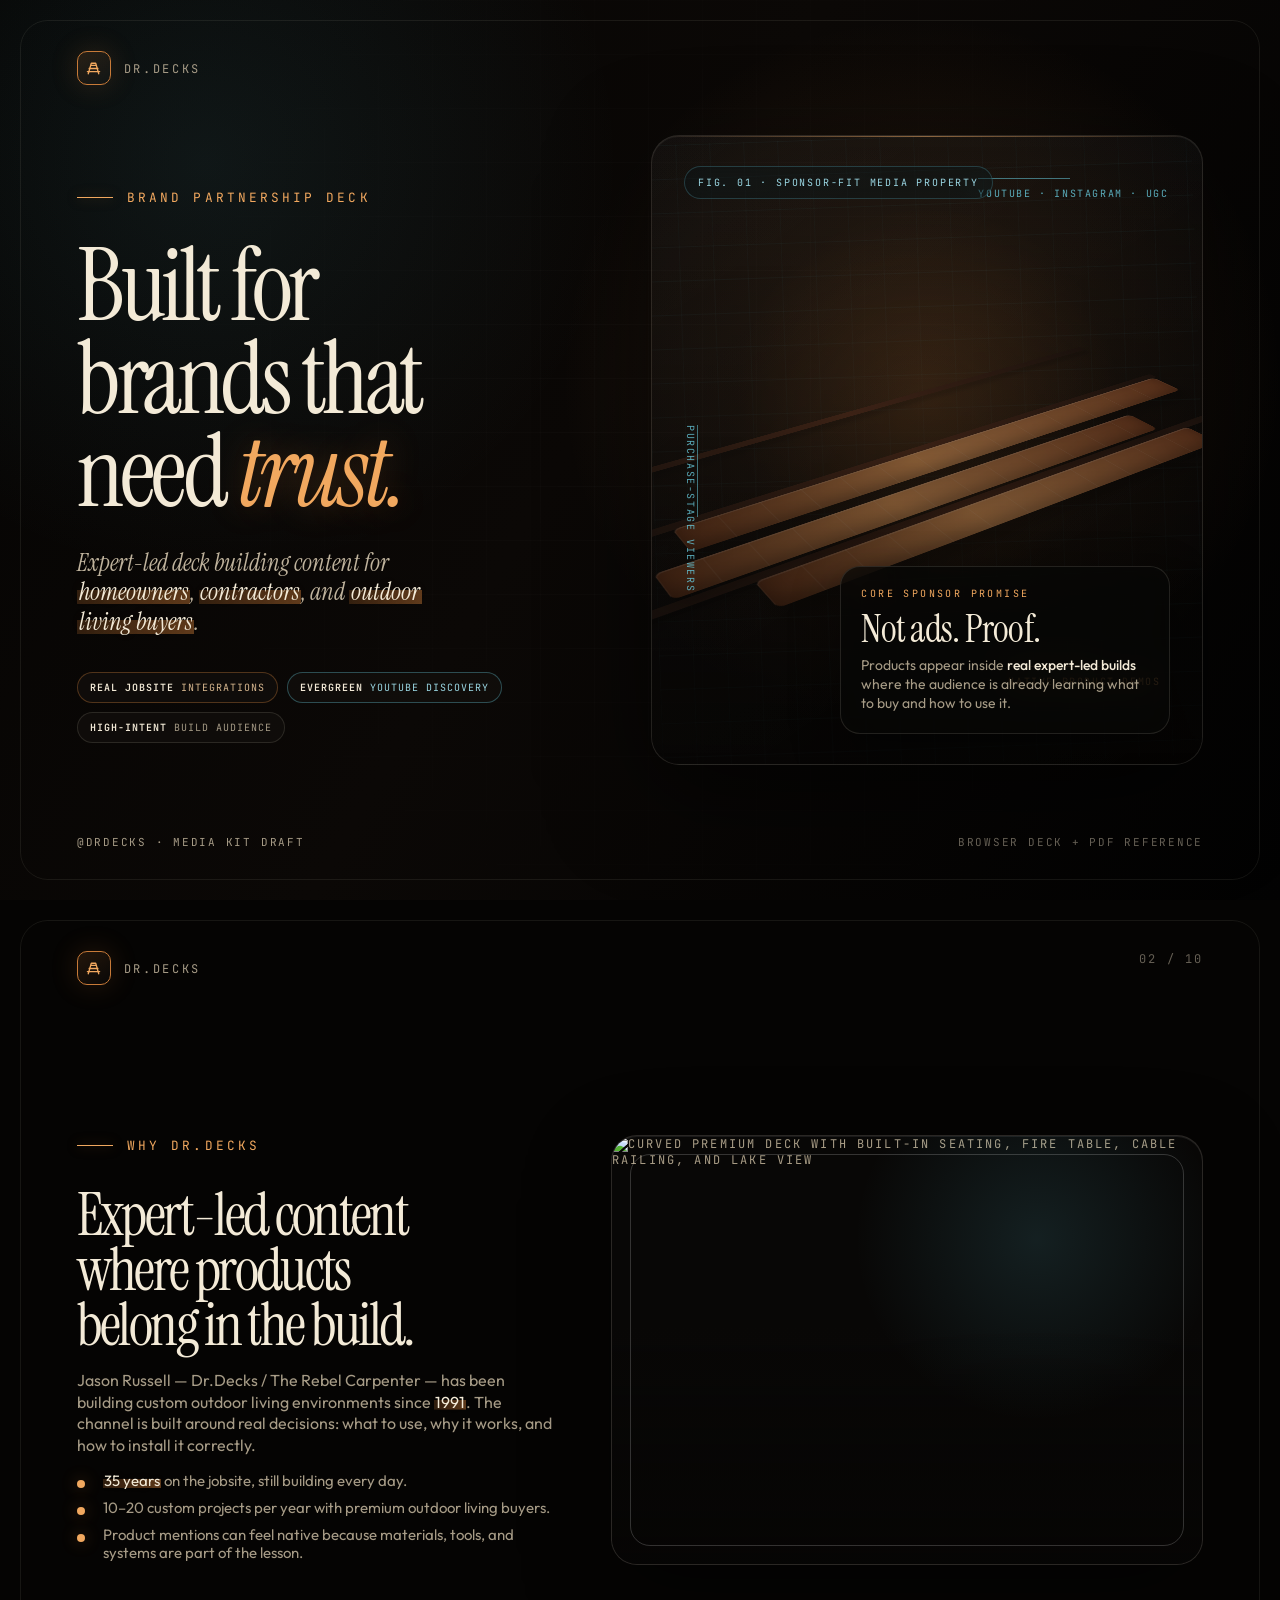
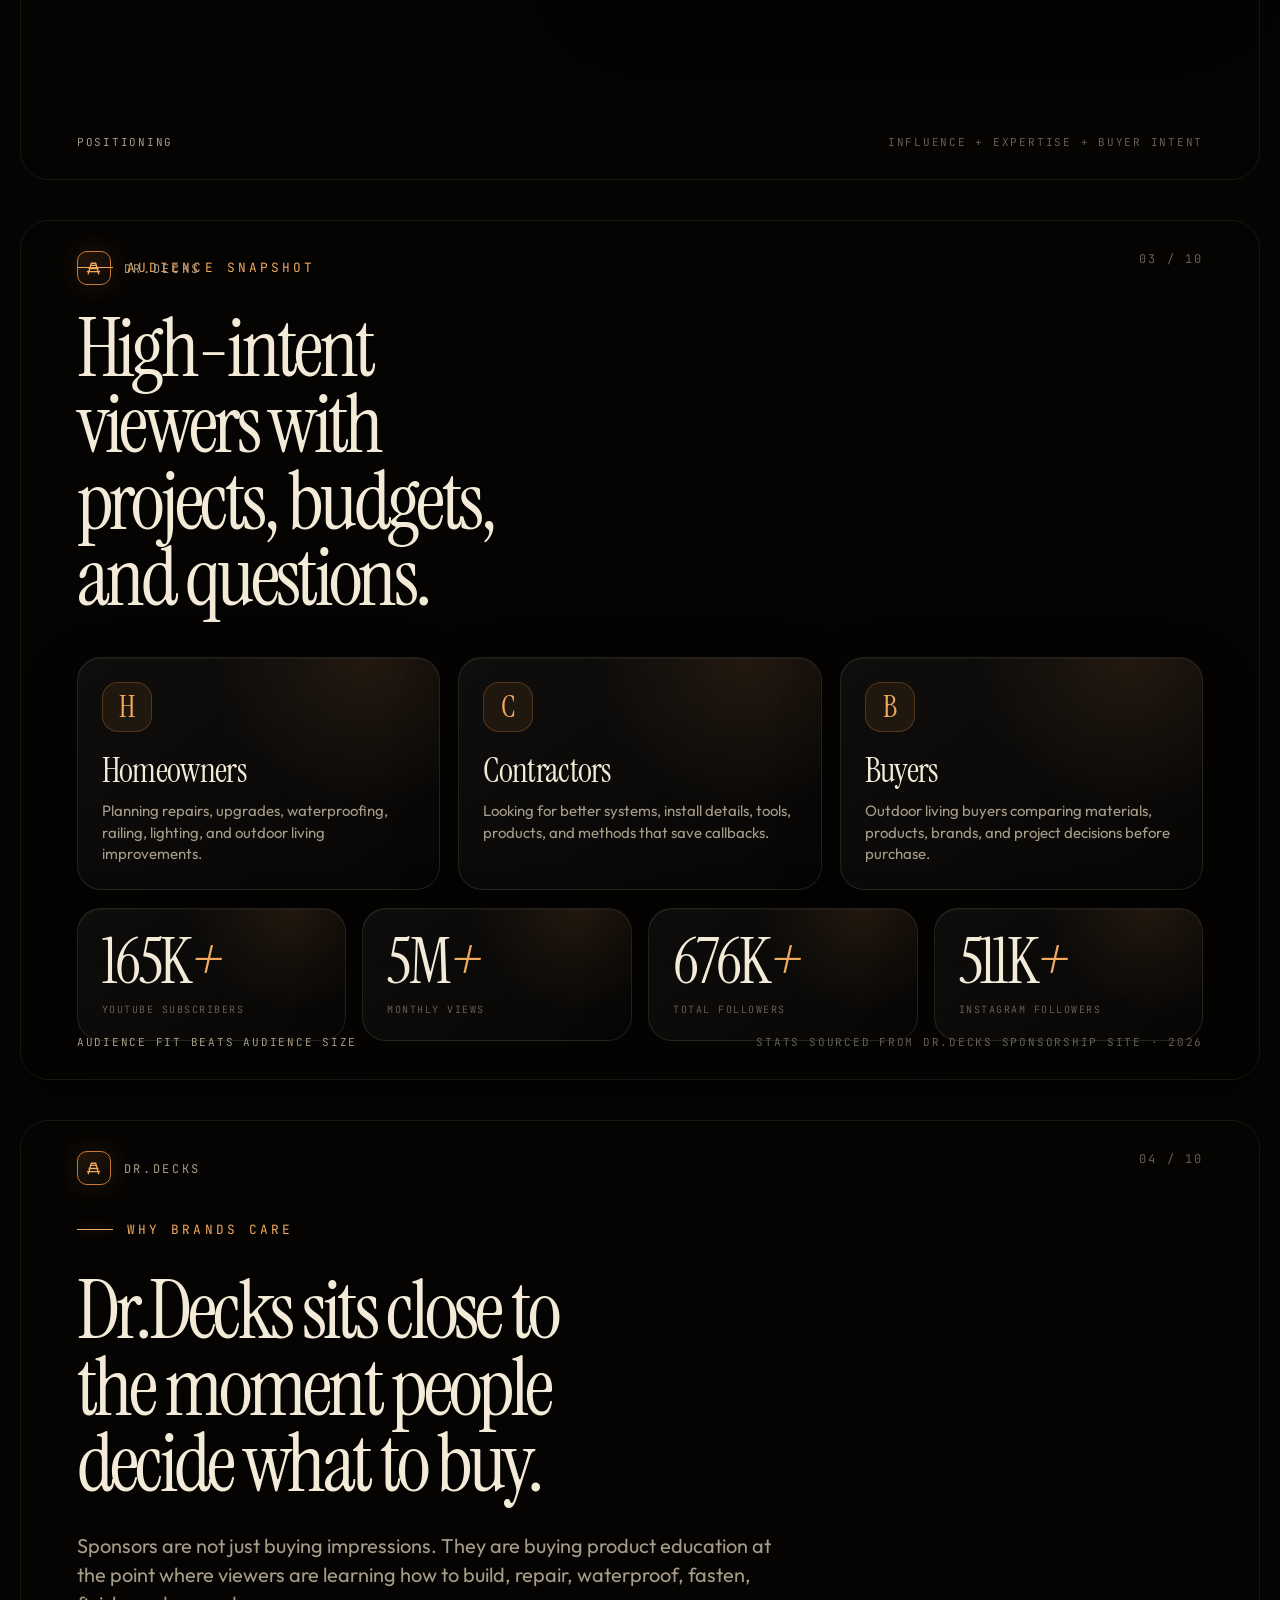
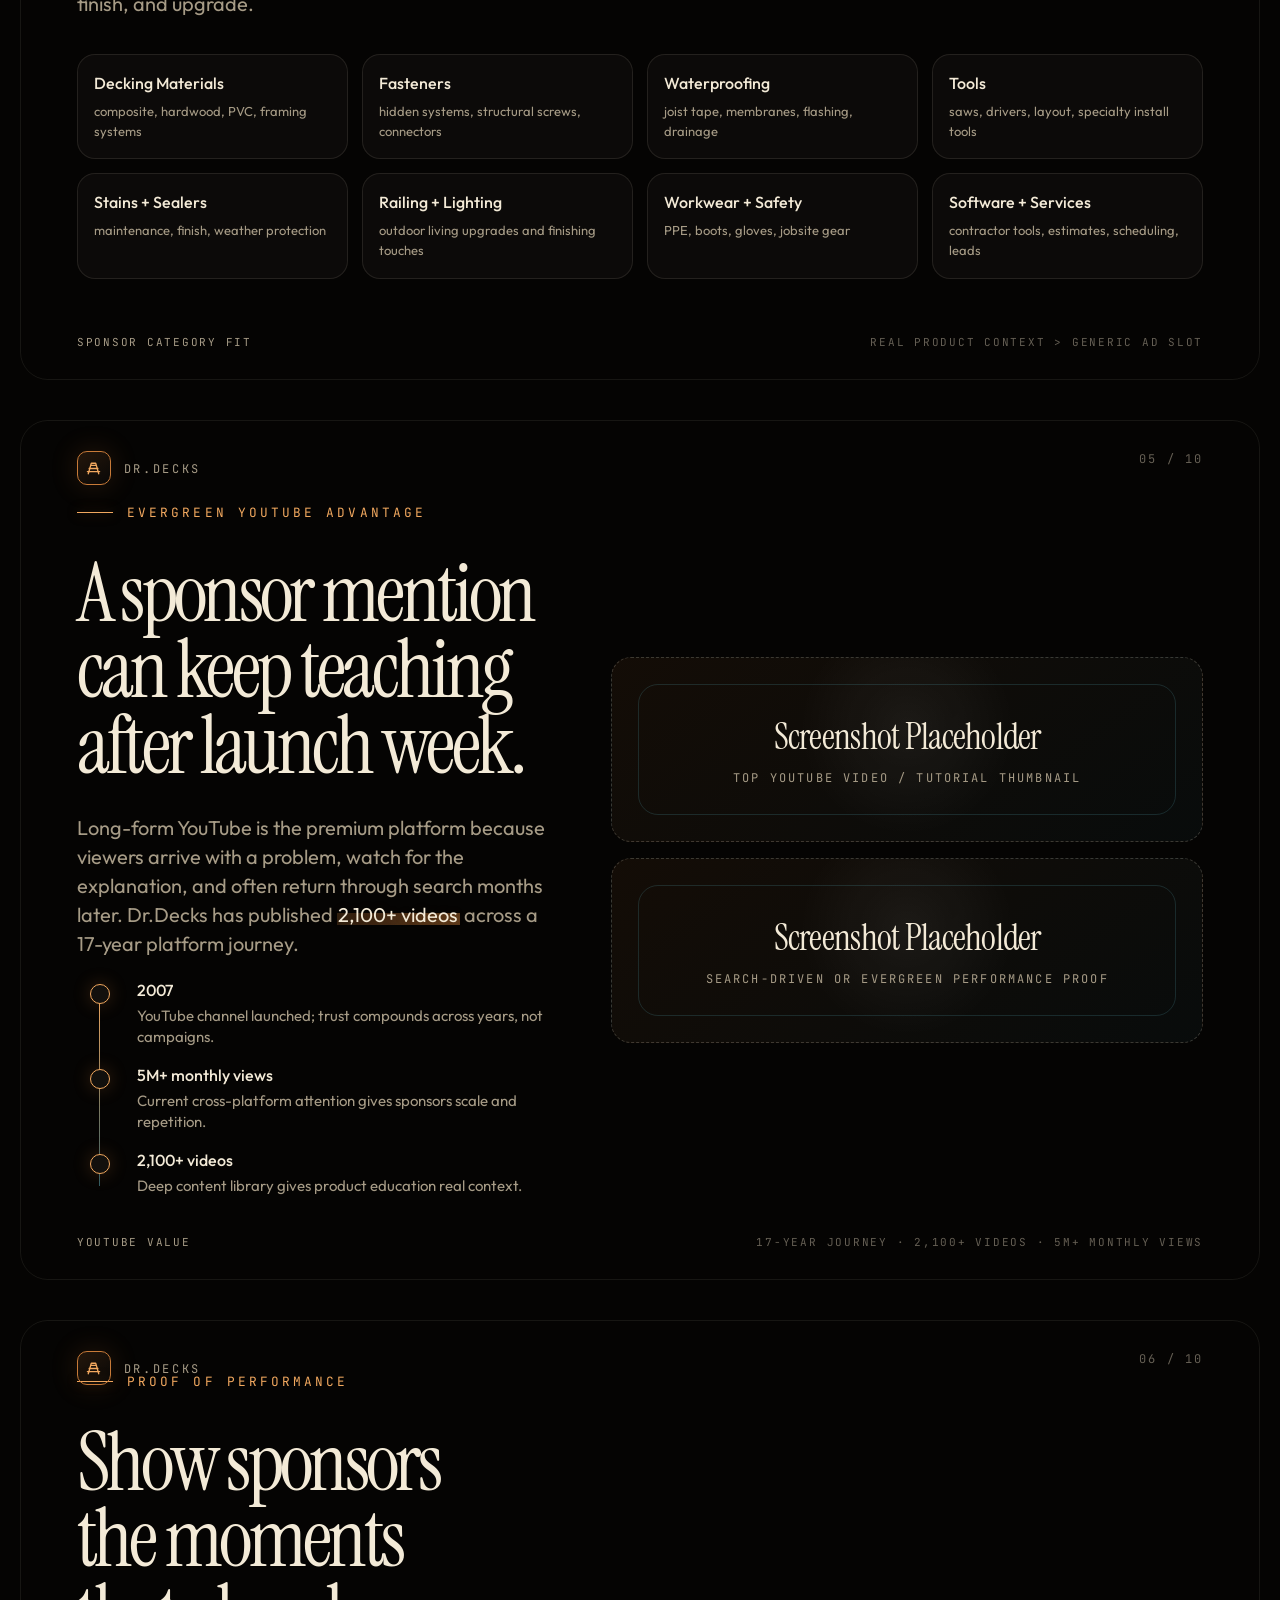
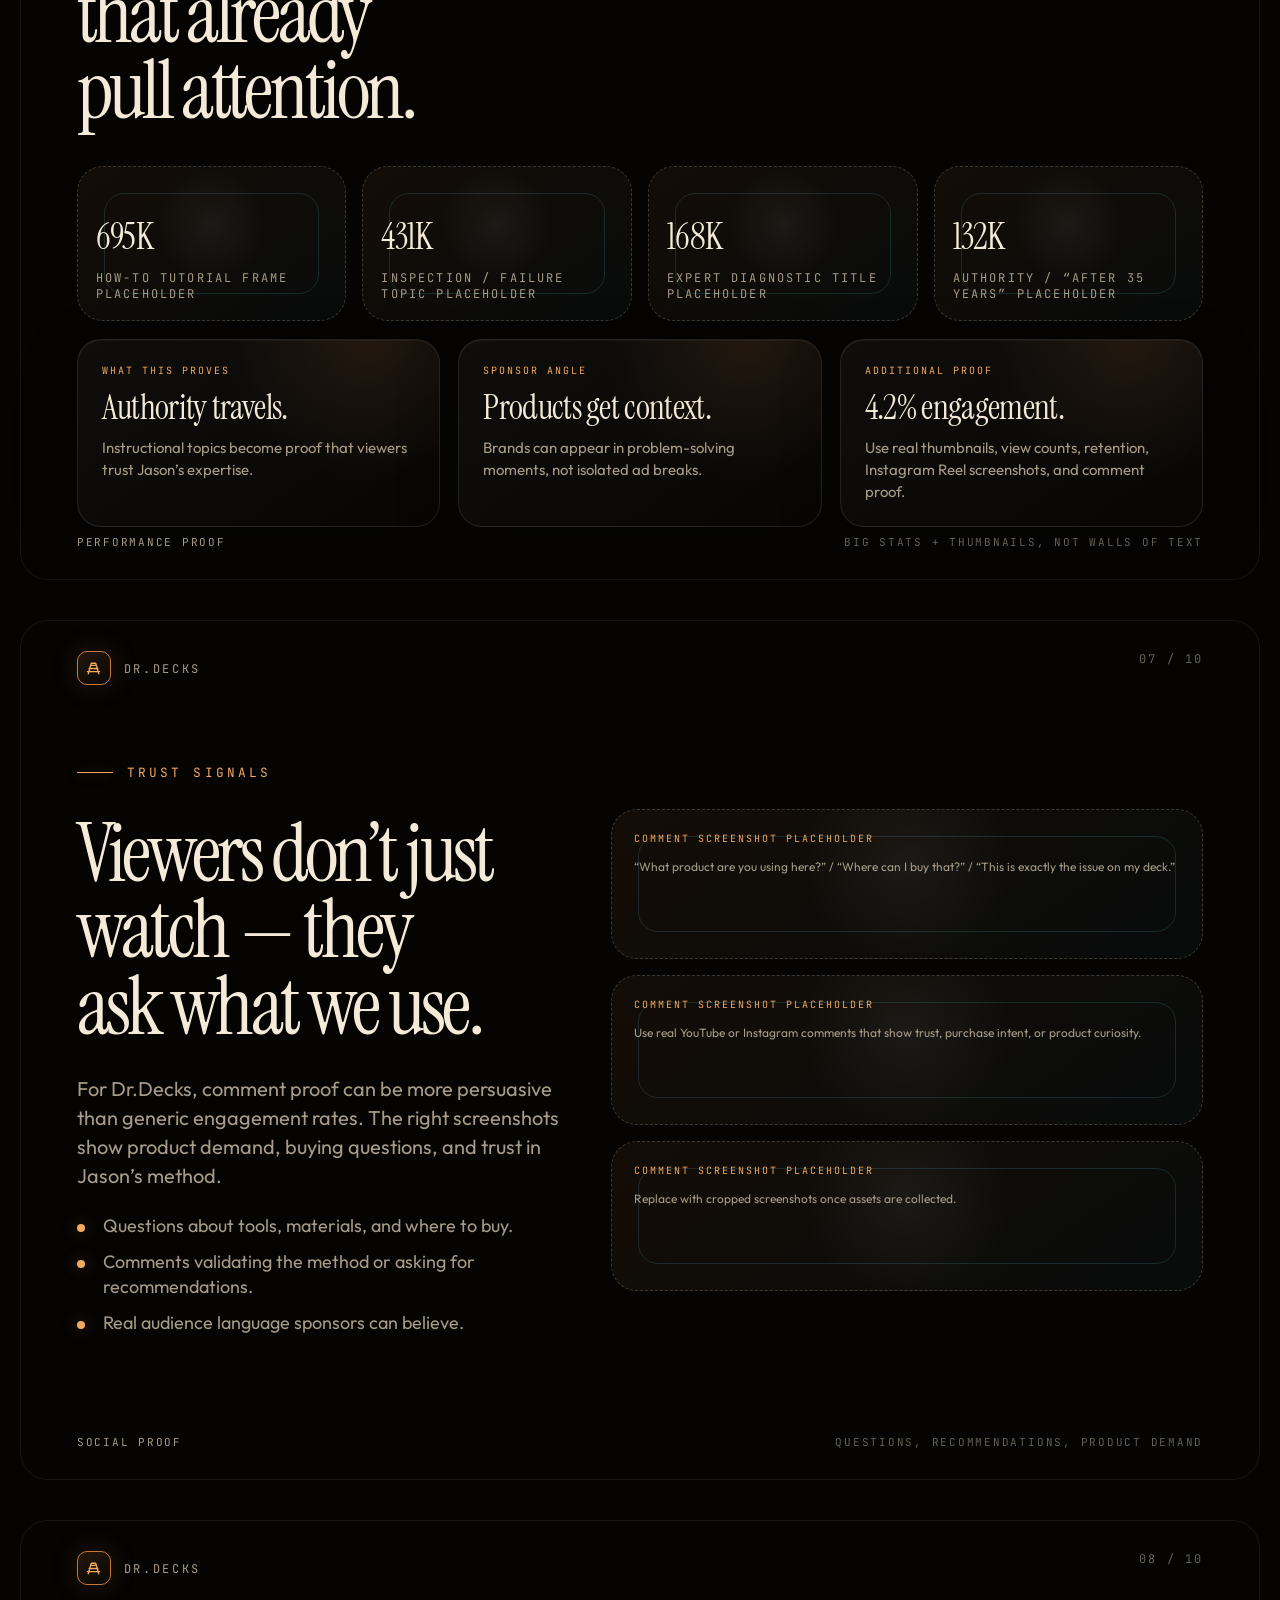
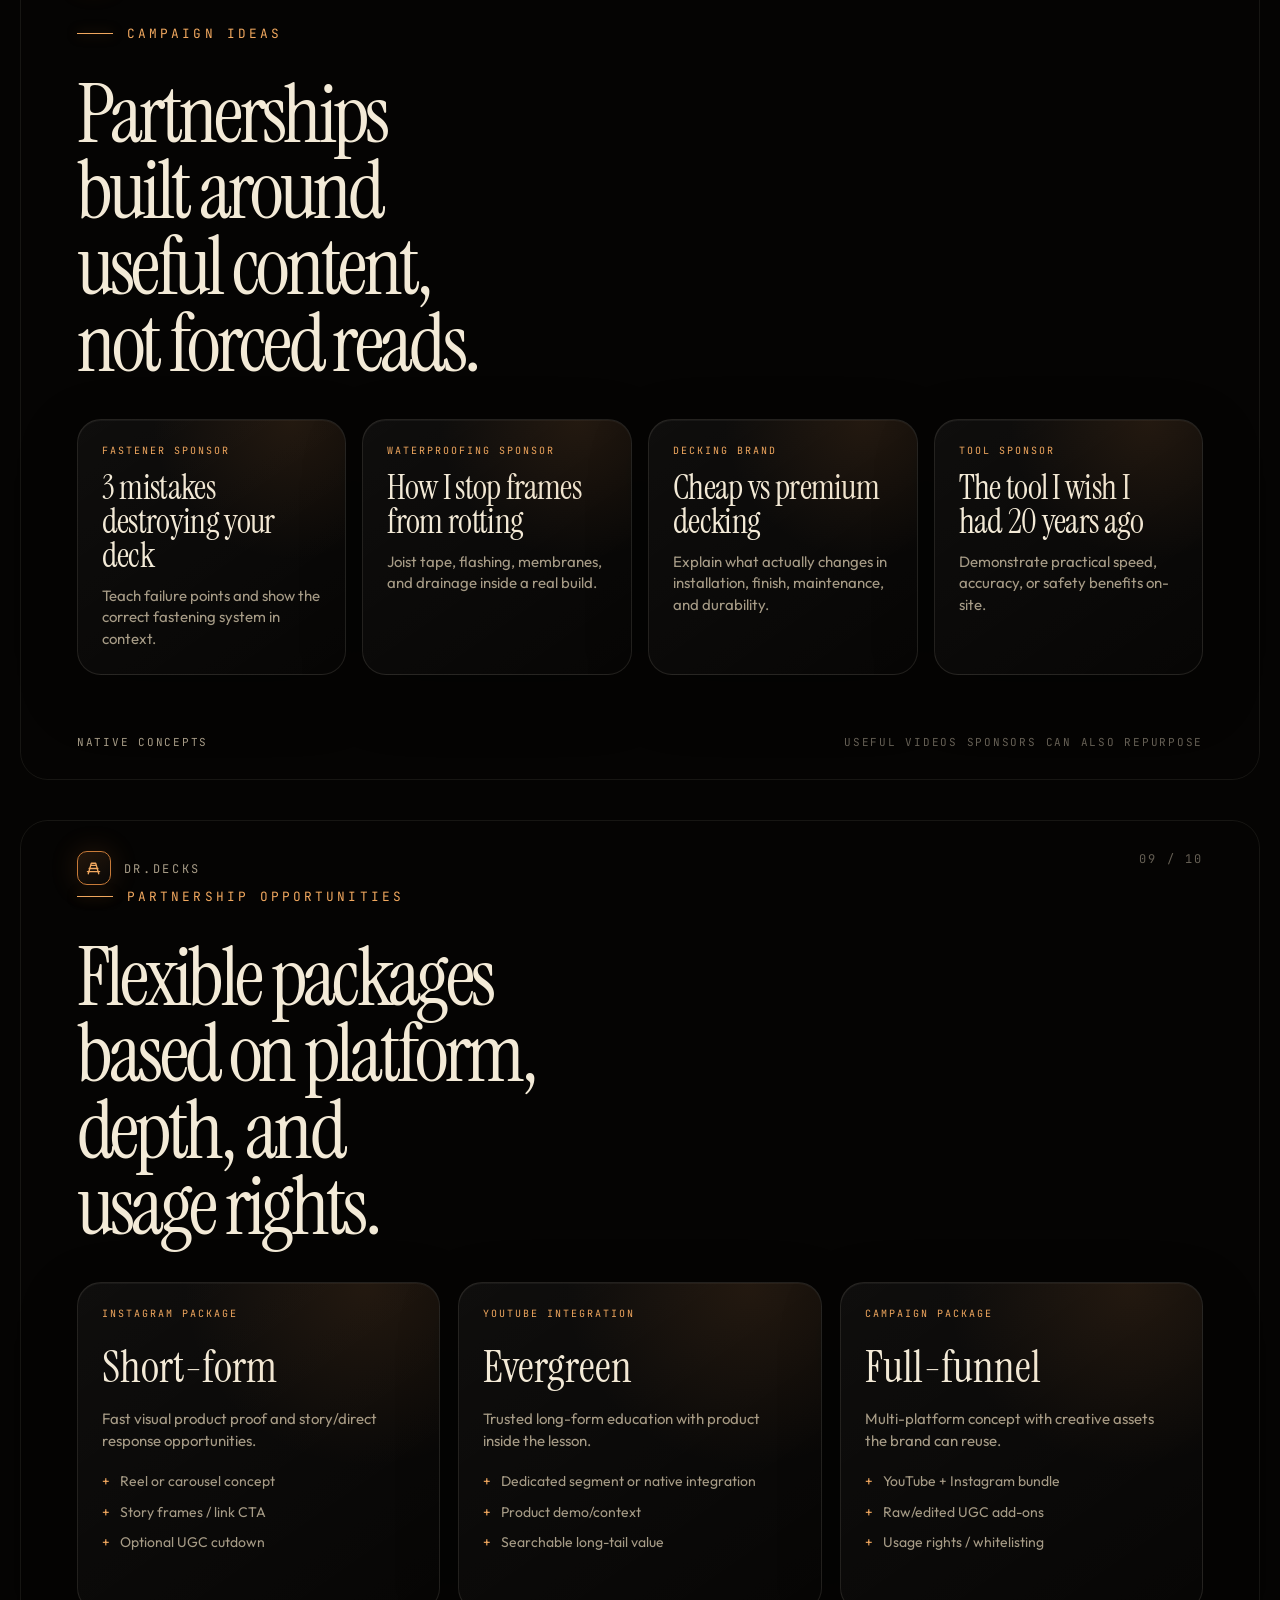
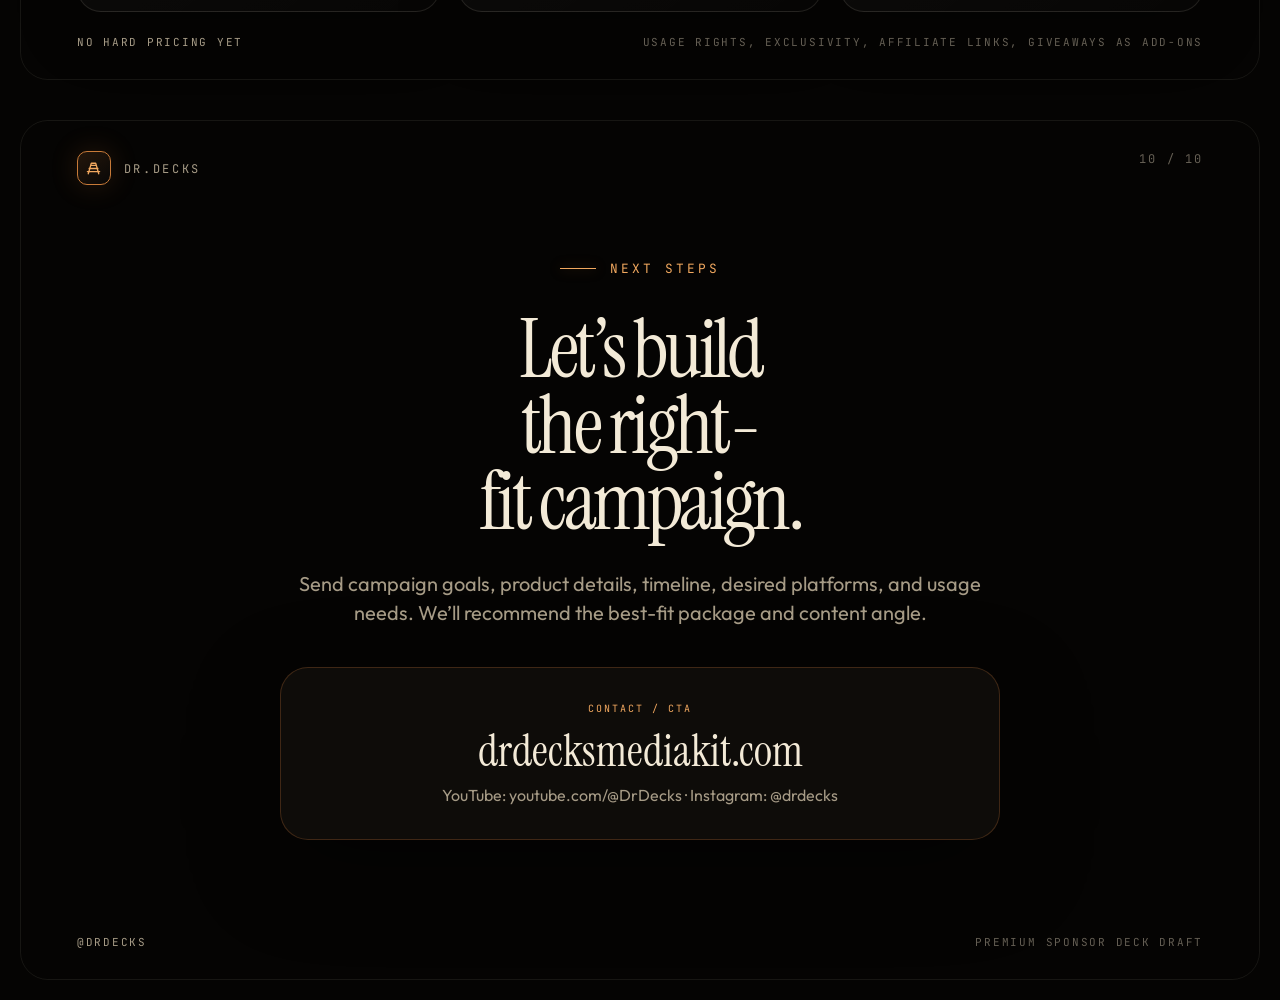
==== drdecks-media-kit/index.html @ 2d72378a "Update Dr.Decks media kit preview: drdecks-media-kit/index.html" ====
<!DOCTYPE html>
<html lang="en">
<head>
<meta charset="UTF-8" />
<meta name="viewport" content="width=device-width, initial-scale=1.0" />
<title>Dr.Decks Brand Partnerships — Premium Sponsor Deck</title>
<link rel="preconnect" href="https://fonts.googleapis.com" crossorigin />
<link rel="stylesheet" href="https://fonts.googleapis.com/css2?family=Instrument+Serif:ital@0;1&family=Outfit:wght@300;400;500;600;700;800&family=JetBrains+Mono:wght@400;500;600&display=swap" />
<style>
:root{
  --bg:#050403; --bg2:#0c0a08; --panel:#12100d; --paper:#f3ead7; --muted:#a69b86; --dim:#655f54;
  --cedar:#c77a38; --cedar2:#f1a85f; --copper:#9f582b; --blueprint:#66c6d8; --green:#91b66f;
  --line:rgba(243,234,215,.13); --line2:rgba(199,122,56,.32);
  --font-display:'Instrument Serif',serif; --font-body:'Outfit',sans-serif; --font-mono:'JetBrains Mono',monospace;
  --ease:cubic-bezier(.16,1,.3,1);
}
*{box-sizing:border-box;margin:0;padding:0}
html{height:100%;background:var(--bg);scroll-snap-type:y mandatory;overflow-y:auto;overflow-x:hidden;scroll-behavior:smooth}
body{min-height:100%;background:var(--bg);color:var(--paper);font-family:var(--font-body);-webkit-font-smoothing:antialiased;overflow-x:hidden}
body:before{content:"";position:fixed;inset:0;background:radial-gradient(circle at 72% 42%,rgba(199,122,56,.18),transparent 34%),radial-gradient(circle at 16% 18%,rgba(102,198,216,.09),transparent 32%),linear-gradient(120deg,#050403 0%,#0b0806 46%,#020202 100%);z-index:0;pointer-events:none}
body:after{content:"";position:fixed;inset:0;background-image:linear-gradient(rgba(255,255,255,.025) 1px,transparent 1px),linear-gradient(90deg,rgba(255,255,255,.018) 1px,transparent 1px);background-size:54px 54px;mask-image:radial-gradient(circle at 55% 45%,#000 0%,transparent 78%);z-index:0;pointer-events:none}
.slide{position:relative;width:100vw;height:100vh;overflow:hidden;padding:clamp(42px,6vw,86px);display:grid;grid-template-columns:minmax(420px,.96fr) minmax(520px,1.04fr);gap:clamp(36px,5vw,82px);align-items:center;z-index:1;scroll-snap-align:start;page-break-after:always;break-after:page}
.slide:before{content:"";position:absolute;inset:20px;border:1px solid rgba(243,234,215,.08);border-radius:28px;pointer-events:none}
.slide.full{display:block}.slide.full .inner{position:relative;z-index:3;height:100%;display:flex;flex-direction:column;justify-content:center}.slide.center{text-align:center;display:flex;align-items:center;justify-content:center}.slide.center .inner{max-width:1100px}
.brand-mark{position:absolute;left:clamp(42px,6vw,86px);top:clamp(30px,4vw,58px);display:flex;align-items:center;gap:13px;font-family:var(--font-mono);font-size:12px;line-height:1;letter-spacing:.22em;text-transform:uppercase;color:var(--muted);z-index:4}.brand-mark span{display:block;line-height:1;transform:translateY(1px)}
.mark{width:34px;height:34px;border:1px solid var(--cedar);border-radius:10px;display:grid;place-items:center;position:relative;background:linear-gradient(145deg,rgba(199,122,56,.16),rgba(255,255,255,.02));box-shadow:0 0 28px rgba(199,122,56,.18);flex:0 0 34px}.mark svg{width:21px;height:21px;color:var(--cedar2);display:block}
.left{position:relative;z-index:3;padding-top:32px}.kicker{font-family:var(--font-mono);font-size:clamp(11px,1vw,13px);letter-spacing:.24em;text-transform:uppercase;color:var(--cedar2);display:flex;align-items:center;gap:14px;margin-bottom:clamp(22px,3vw,34px);opacity:0;animation:rise .8s var(--ease) .1s forwards}.kicker:before{content:"";width:36px;height:1px;background:var(--cedar2);box-shadow:0 0 12px rgba(199,122,56,.5)}
h1,h2{font-family:var(--font-display);font-weight:400;line-height:.93;letter-spacing:-.045em;color:var(--paper);text-wrap:balance}h1{font-size:clamp(62px,7.8vw,114px);max-width:7.8ch;opacity:0;animation:rise 1s var(--ease) .24s forwards}h2{font-size:clamp(56px,6.4vw,94px);max-width:10ch}.wide h2{max-width:13ch}h1 em,h2 em{font-style:italic;color:var(--cedar2);text-shadow:0 0 34px rgba(199,122,56,.32)}
.subtitle,.lead-copy{margin-top:clamp(18px,2.4vw,30px);font-family:var(--font-display);font-style:italic;font-size:clamp(20px,1.85vw,29px);line-height:1.26;color:#bfb39d;max-width:32ch}.lead-copy{font-family:var(--font-body);font-style:normal;font-size:20px;line-height:1.45;color:var(--muted);max-width:54ch}.hl{display:inline;box-decoration-break:clone;-webkit-box-decoration-break:clone;color:var(--paper);background:linear-gradient(90deg,rgba(199,122,56,.22),rgba(199,122,56,.46));background-size:100% 48%;background-position:0 82%;background-repeat:no-repeat;padding:0 .08em;text-shadow:0 0 14px rgba(199,122,56,.10)}
.proof-row{display:grid;grid-template-columns:repeat(2,max-content);gap:9px;margin-top:clamp(24px,3vw,34px);opacity:0;animation:rise .9s var(--ease) .66s forwards}.pill{border:1px solid rgba(243,234,215,.12);background:rgba(18,16,13,.72);border-radius:999px;padding:8px 12px;font-family:var(--font-mono);font-size:10px;letter-spacing:.10em;text-transform:uppercase;color:var(--muted);backdrop-filter:blur(10px);white-space:nowrap}.proof-row .pill:nth-child(3){grid-column:1 / -1;width:max-content}.pill strong{color:var(--paper);font-weight:600}.pill.cedar{border-color:rgba(199,122,56,.36);color:#d7b78f}.pill.blue{border-color:rgba(102,198,216,.35);color:#9bd7e3}
@keyframes rise{from{opacity:0;transform:translateY(28px) scale(.985);filter:blur(5px)}to{opacity:1;transform:translateY(0) scale(1);filter:blur(0)}}
.hero{position:relative;height:min(70vh,680px);min-height:520px;border:1px solid rgba(243,234,215,.10);border-radius:28px;background:linear-gradient(145deg,rgba(255,255,255,.045),rgba(255,255,255,.01));box-shadow:0 30px 100px rgba(0,0,0,.55),inset 0 1px 0 rgba(255,255,255,.06);overflow:hidden;opacity:0;animation:cardIn 1s var(--ease) .38s forwards}.hero:before{content:"";position:absolute;inset:0;background:radial-gradient(circle at 50% 42%,rgba(199,122,56,.18),transparent 42%);z-index:1;pointer-events:none}.hero:after{content:"";position:absolute;inset:0;background:linear-gradient(180deg,rgba(5,4,3,.1),rgba(5,4,3,.68));z-index:2;pointer-events:none}@keyframes cardIn{from{opacity:0;transform:translateX(26px) scale(.97);filter:blur(7px)}to{opacity:1;transform:translateX(0) scale(1);filter:blur(0)}}
.deck-scene{position:absolute;inset:0;z-index:1;perspective:1000px}.deck-plane{position:absolute;left:50%;top:51%;width:620px;height:360px;transform-style:preserve-3d;transform:translate(-50%,-50%) rotateX(62deg) rotateZ(-34deg);animation:sceneDrift 7s ease-in-out infinite}@keyframes sceneDrift{0%,100%{transform:translate(-50%,-50%) rotateX(62deg) rotateZ(-34deg) translateY(0)}50%{transform:translate(-50%,-50%) rotateX(62deg) rotateZ(-34deg) translateY(-10px)}}
.board{position:absolute;height:42px;border-radius:7px;background:linear-gradient(90deg,#6d3a1f,#d28a4a 42%,#7a4224);box-shadow:inset 0 2px 0 rgba(255,255,255,.13),inset 0 -8px 18px rgba(0,0,0,.24),0 16px 22px rgba(0,0,0,.28);overflow:hidden}.board:before{content:"";position:absolute;inset:0;background:repeating-linear-gradient(90deg,rgba(255,255,255,.10) 0 1px,transparent 1px 42px),linear-gradient(120deg,transparent,rgba(255,255,255,.10),transparent);opacity:.72}.board:nth-child(1){left:0;top:0;width:520px}.board:nth-child(2){left:34px;top:56px;width:560px}.board:nth-child(3){left:-20px;top:112px;width:530px}.board:nth-child(4){left:48px;top:168px;width:590px}.board:nth-child(5){left:10px;top:224px;width:535px}.board:nth-child(6){left:74px;top:280px;width:500px}.joist{position:absolute;width:670px;height:11px;border-radius:3px;background:linear-gradient(90deg,#251913,#5a3320,#231711);box-shadow:0 9px 13px rgba(0,0,0,.25)}.joist.j1{left:-40px;top:48px}.joist.j2{left:-28px;top:158px}.joist.j3{left:-42px;top:270px}.blueprint-lines{position:absolute;inset:0;z-index:0;background-image:linear-gradient(rgba(102,198,216,.08) 1px,transparent 1px),linear-gradient(90deg,rgba(102,198,216,.06) 1px,transparent 1px);background-size:34px 34px;transform:rotate(-2deg);opacity:.68}.measure{position:absolute;z-index:3;font-family:var(--font-mono);font-size:10px;letter-spacing:.16em;text-transform:uppercase;color:var(--blueprint);opacity:.85}.measure.m1{right:34px;top:42px}.measure.m2{left:32px;bottom:172px;writing-mode:vertical-rl}.measure.m3{right:42px;bottom:76px;color:var(--cedar2)}.measure:before{content:"";display:block;width:92px;height:1px;background:currentColor;margin-bottom:8px;opacity:.65}.measure.m2:before{width:1px;height:92px;margin:0 0 8px}
.stat-card{position:absolute;z-index:4;right:32px;bottom:30px;width:330px;border:1px solid rgba(243,234,215,.12);border-radius:20px;background:rgba(8,7,6,.72);backdrop-filter:blur(18px);padding:20px;box-shadow:0 18px 48px rgba(0,0,0,.38);animation:statPulse 5s ease-in-out infinite}.stat-card .label{font-family:var(--font-mono);font-size:10px;letter-spacing:.24em;text-transform:uppercase;color:var(--cedar2);margin-bottom:10px}.stat-card .big{font-family:var(--font-display);font-size:38px;line-height:1;color:var(--paper);letter-spacing:-.02em}.stat-card p{margin-top:8px;color:var(--muted);font-size:14px;line-height:1.35}.stat-card b{color:var(--paper);font-weight:500}@keyframes statPulse{0%,100%{box-shadow:0 18px 48px rgba(0,0,0,.38),0 0 0 rgba(199,122,56,0)}50%{box-shadow:0 18px 48px rgba(0,0,0,.38),0 0 38px rgba(199,122,56,.14)}}
.top-label{position:absolute;z-index:4;left:32px;top:30px;border:1px solid rgba(102,198,216,.24);border-radius:999px;padding:9px 13px;font-family:var(--font-mono);font-size:10px;letter-spacing:.18em;text-transform:uppercase;color:#9bd7e3;background:rgba(9,20,23,.42);backdrop-filter:blur(12px)}
.footer{position:absolute;left:clamp(42px,6vw,86px);right:clamp(42px,6vw,86px);bottom:clamp(28px,4vw,56px);display:flex;justify-content:space-between;align-items:flex-end;z-index:5;font-family:var(--font-mono);font-size:11px;letter-spacing:.16em;text-transform:uppercase;color:var(--dim)}.footer span:first-child{color:var(--muted)}.footer b{color:var(--cedar2);font-weight:600}.scan{position:absolute;z-index:5;left:0;right:0;top:0;height:1px;background:linear-gradient(90deg,transparent,var(--cedar2),transparent);animation:scan 3.6s linear infinite;opacity:.5}@keyframes scan{0%{transform:translateX(-100%)}100%{transform:translateX(100%)}}
/* deck components */
.slide-no{position:absolute;right:clamp(42px,6vw,86px);top:clamp(34px,4vw,58px);z-index:4;font-family:var(--font-mono);font-size:12px;letter-spacing:.18em;color:var(--dim)}
.grid-2{display:grid;grid-template-columns:.9fr 1.1fr;gap:50px;align-items:center}.slide.full .inner.grid-2{display:grid;grid-template-columns:.9fr 1.1fr;gap:50px;align-items:center}.grid-3{display:grid;grid-template-columns:repeat(3,1fr);gap:18px}.grid-4{display:grid;grid-template-columns:repeat(4,1fr);gap:16px}.stack{display:grid;gap:16px}.card{border:1px solid rgba(243,234,215,.11);border-radius:24px;background:linear-gradient(145deg,rgba(255,255,255,.045),rgba(255,255,255,.012));box-shadow:0 20px 60px rgba(0,0,0,.30),inset 0 1px 0 rgba(255,255,255,.045);padding:24px;position:relative;overflow:hidden}.card:before{content:"";position:absolute;inset:0;background:radial-gradient(circle at 80% 0%,rgba(199,122,56,.12),transparent 42%);pointer-events:none}.eyebrow{font-family:var(--font-mono);font-size:10px;letter-spacing:.20em;text-transform:uppercase;color:var(--cedar2);margin-bottom:14px}.card h3{font-family:var(--font-display);font-weight:400;font-size:34px;line-height:1;color:var(--paper);letter-spacing:-.02em}.card p,.card li{font-size:15px;line-height:1.45;color:var(--muted)}.card p{margin-top:12px}.big-num{font-family:var(--font-display);font-size:64px;line-height:.9;color:var(--paper);letter-spacing:-.04em}.big-num span{color:var(--cedar2);font-style:italic}.fine{font-family:var(--font-mono);font-size:10px;letter-spacing:.15em;text-transform:uppercase;color:var(--dim);margin-top:12px}.bullets{list-style:none;display:grid;gap:12px;margin-top:24px}.bullets li{padding-left:26px;position:relative;color:var(--muted);font-size:18px;line-height:1.36}.bullets li:before{content:"";position:absolute;left:0;top:.55em;width:8px;height:8px;border-radius:50%;background:var(--cedar2);box-shadow:0 0 16px rgba(199,122,56,.45)}
.photo-ph{min-height:420px;border:1px dashed rgba(243,234,215,.20);border-radius:26px;background:linear-gradient(145deg,rgba(199,122,56,.08),rgba(102,198,216,.045)),radial-gradient(circle at 50% 38%,rgba(255,255,255,.06),transparent 34%);display:flex;align-items:center;justify-content:center;text-align:center;color:var(--muted);font-family:var(--font-mono);font-size:12px;letter-spacing:.18em;text-transform:uppercase;position:relative;overflow:hidden}.photo-ph:before{content:"";position:absolute;inset:26px;border:1px solid rgba(102,198,216,.16);border-radius:20px}.photo-ph b{display:block;color:var(--paper);font-family:var(--font-display);font-size:36px;font-weight:400;letter-spacing:-.02em;text-transform:none;margin-bottom:10px}section[data-title="Why Dr.Decks"] h2{font-size:clamp(42px,4.6vw,66px)}section[data-title="Why Dr.Decks"] .lead-copy{font-size:16px;line-height:1.34;margin-top:18px}section[data-title="Why Dr.Decks"] .bullets{gap:8px;margin-top:16px}section[data-title="Why Dr.Decks"] .bullets li{font-size:15px;line-height:1.25}.photo-real{min-height:360px;height:48vh;max-height:430px;border-style:solid;border-color:rgba(243,234,215,.14);box-shadow:0 26px 86px rgba(0,0,0,.42),inset 0 1px 0 rgba(255,255,255,.08);background:#080706;align-items:stretch;justify-content:stretch;text-align:left;animation:cardIn 1s var(--ease) .34s forwards}.photo-real:before{inset:18px;border-color:rgba(255,255,255,.18);z-index:2}.photo-real:after{content:"";position:absolute;inset:0;background:linear-gradient(180deg,rgba(5,4,3,0) 44%,rgba(5,4,3,.72) 100%),radial-gradient(circle at 72% 24%,rgba(102,198,216,.13),transparent 34%);z-index:1;pointer-events:none}.photo-real img{position:absolute;inset:0;width:100%;height:100%;object-fit:cover;object-position:center;filter:saturate(1.04) contrast(1.04)}.photo-caption{position:absolute;left:28px;right:28px;bottom:24px;z-index:3;display:flex;justify-content:space-between;gap:18px;align-items:flex-end;color:var(--paper);text-transform:none;letter-spacing:0;font-family:var(--font-body)}.photo-caption b{font-size:30px;margin:0;text-shadow:0 8px 28px rgba(0,0,0,.55)}.photo-caption span{font-family:var(--font-mono);font-size:10px;letter-spacing:.18em;text-transform:uppercase;color:#d9ccb6;text-align:right;max-width:180px}.photo-ph.small{min-height:185px;border-radius:20px}.photo-ph.thumbnail{min-height:155px;align-items:flex-end;justify-content:flex-start;text-align:left;padding:18px}.photo-ph.comment{min-height:150px;display:block;text-align:left;padding:22px;text-transform:none;letter-spacing:0;font-family:var(--font-body)}
.audience-card{min-height:230px}.aud-icon{width:50px;height:50px;border-radius:16px;border:1px solid var(--line2);display:grid;place-items:center;margin-bottom:22px;background:rgba(199,122,56,.10);font-family:var(--font-display);font-size:30px;color:var(--cedar2)}
.category-grid{display:grid;grid-template-columns:repeat(4,1fr);gap:14px;margin-top:36px}.cat{border:1px solid rgba(243,234,215,.10);border-radius:18px;padding:18px 16px;min-height:104px;background:rgba(18,16,13,.62)}.cat b{display:block;font-size:16px;color:var(--paper);font-weight:500;margin-bottom:7px}.cat span{font-size:13px;color:var(--muted);line-height:1.32}
.timeline{position:relative;display:grid;gap:18px;margin-top:22px}.timeline:before{content:"";position:absolute;left:22px;top:10px;bottom:10px;width:1px;background:linear-gradient(var(--cedar2),rgba(102,198,216,.45))}.step{position:relative;padding-left:60px}.step:before{content:"";position:absolute;left:13px;top:4px;width:18px;height:18px;border-radius:50%;background:var(--panel);border:1px solid var(--cedar2);box-shadow:0 0 18px rgba(199,122,56,.28)}.step b{display:block;color:var(--paper);font-weight:500;margin-bottom:5px}.step span{color:var(--muted);font-size:15px;line-height:1.4}
.package{min-height:330px}.package .price{font-family:var(--font-display);font-size:44px;color:var(--paper);margin:18px 0 12px}.package ul{list-style:none;display:grid;gap:10px;margin-top:20px}.package li{font-size:14px;color:var(--muted);padding-left:18px;position:relative}.package li:before{content:"+";position:absolute;left:0;color:var(--cedar2)}
.contact-card{max-width:720px;margin:40px auto 0;padding:34px;border:1px solid rgba(199,122,56,.26);border-radius:28px;background:rgba(18,16,13,.72);box-shadow:0 28px 90px rgba(0,0,0,.4)}.contact-card .big{font-family:var(--font-display);font-size:44px;line-height:1;color:var(--paper)}
@media(max-width:980px){.slide{grid-template-columns:1fr;padding:34px}.hero{min-height:430px;height:48vh}h1{font-size:72px}.footer{left:34px;right:34px}.brand-mark{left:34px}.slide:before{inset:12px}.grid-2,.grid-3,.grid-4,.category-grid{grid-template-columns:1fr}.slide{height:auto;min-height:100vh}.photo-ph{min-height:280px}}
@media print{@page{size:16in 9in;margin:0}html,body{overflow:visible!important}.slide{width:16in;height:9in;page-break-after:always;break-after:page}.slide:last-child{page-break-after:auto}}
</style>
</head>
<body>

<section class="slide" data-title="Cover">
  <div class="brand-mark"><div class="mark" aria-hidden="true"><svg viewBox="0 0 48 48" fill="none" stroke="currentColor" stroke-width="3" stroke-linecap="round" stroke-linejoin="round"><path d="M10 31h28"/><path d="M14 24h20"/><path d="M18 17h12"/><path d="M12 36l7-24h10l7 24"/></svg></div><span>Dr.Decks</span></div>
  <div class="left"><div class="kicker">Brand Partnership Deck</div><h1>Built for brands that need <em>trust.</em></h1><p class="subtitle">Expert-led deck building content for <span class="hl">homeowners</span>, <span class="hl">contractors</span>, and <span class="hl">outdoor living buyers</span>.</p><div class="proof-row"><div class="pill cedar"><strong>Real jobsite</strong> integrations</div><div class="pill blue"><strong>Evergreen</strong> YouTube discovery</div><div class="pill"><strong>High-intent</strong> build audience</div></div></div>
  <div class="hero" aria-label="Premium deck construction visual"><div class="scan"></div><div class="blueprint-lines"></div><div class="top-label">Fig. 01 · Sponsor-fit media property</div><div class="deck-scene"><div class="deck-plane"><div class="joist j1"></div><div class="joist j2"></div><div class="joist j3"></div><div class="board"></div><div class="board"></div><div class="board"></div><div class="board"></div><div class="board"></div><div class="board"></div></div></div><div class="measure m1">YouTube · Instagram · UGC</div><div class="measure m2">Purchase-stage viewers</div><div class="measure m3">Native product demos</div><div class="stat-card"><div class="label">Core sponsor promise</div><div class="big">Not ads. Proof.</div><p>Products appear inside <b>real expert-led builds</b> where the audience is already learning what to buy and how to use it.</p></div></div>
  <div class="footer"><span>@drdecks · media kit draft</span><span>Browser deck + PDF reference</span></div>
</section>

<section class="slide full wide" data-title="Why Dr.Decks">
  <div class="brand-mark"><div class="mark"><svg viewBox="0 0 48 48" fill="none" stroke="currentColor" stroke-width="3" stroke-linecap="round" stroke-linejoin="round"><path d="M10 31h28"/><path d="M14 24h20"/><path d="M18 17h12"/><path d="M12 36l7-24h10l7 24"/></svg></div><span>Dr.Decks</span></div><div class="slide-no">02 / 10</div>
  <div class="inner grid-2"><div><div class="kicker">Why Dr.Decks</div><h2>Expert-led content where products belong in the build.</h2><p class="lead-copy">Jason Russell — Dr.Decks / The Rebel Carpenter — has been building custom outdoor living environments since <span class="hl">1991</span>. The channel is built around real decisions: what to use, why it works, and how to install it correctly.</p><ul class="bullets"><li><span class="hl">35 years</span> on the jobsite, still building every day.</li><li>10–20 custom projects per year with premium outdoor living buyers.</li><li>Product mentions can feel native because materials, tools, and systems are part of the lesson.</li></ul></div><figure class="photo-ph photo-real"><img src="slide2-deck-photo.jpg" alt="Curved premium deck with built-in seating, fire table, cable railing, and lake view" /></figure></div>
  <div class="footer"><span>Positioning</span><span>Influence + expertise + buyer intent</span></div>
</section>

<section class="slide full wide" data-title="Audience Snapshot">
  <div class="brand-mark"><div class="mark"><svg viewBox="0 0 48 48" fill="none" stroke="currentColor" stroke-width="3" stroke-linecap="round" stroke-linejoin="round"><path d="M10 31h28"/><path d="M14 24h20"/><path d="M18 17h12"/><path d="M12 36l7-24h10l7 24"/></svg></div><span>Dr.Decks</span></div><div class="slide-no">03 / 10</div>
  <div class="inner"><div class="kicker">Audience Snapshot</div><h2>High-intent viewers with projects, budgets, and questions.</h2><div class="grid-3" style="margin-top:42px"><div class="card audience-card"><div class="aud-icon">H</div><h3>Homeowners</h3><p>Planning repairs, upgrades, waterproofing, railing, lighting, and outdoor living improvements.</p></div><div class="card audience-card"><div class="aud-icon">C</div><h3>Contractors</h3><p>Looking for better systems, install details, tools, products, and methods that save callbacks.</p></div><div class="card audience-card"><div class="aud-icon">B</div><h3>Buyers</h3><p>Outdoor living buyers comparing materials, products, brands, and project decisions before purchase.</p></div></div><div class="grid-4" style="margin-top:18px"><div class="card"><div class="big-num">165K<span>+</span></div><div class="fine">YouTube subscribers</div></div><div class="card"><div class="big-num">5M<span>+</span></div><div class="fine">Monthly views</div></div><div class="card"><div class="big-num">676K<span>+</span></div><div class="fine">Total followers</div></div><div class="card"><div class="big-num">511K<span>+</span></div><div class="fine">Instagram followers</div></div></div></div>
  <div class="footer"><span>Audience fit beats audience size</span><span>Stats sourced from Dr.Decks sponsorship site · 2026</span></div>
</section>

<section class="slide full wide" data-title="Why Brands Care">
  <div class="brand-mark"><div class="mark"><svg viewBox="0 0 48 48" fill="none" stroke="currentColor" stroke-width="3" stroke-linecap="round" stroke-linejoin="round"><path d="M10 31h28"/><path d="M14 24h20"/><path d="M18 17h12"/><path d="M12 36l7-24h10l7 24"/></svg></div><span>Dr.Decks</span></div><div class="slide-no">04 / 10</div>
  <div class="inner"><div class="kicker">Why Brands Care</div><h2>Dr.Decks sits close to the moment people decide what to buy.</h2><p class="lead-copy">Sponsors are not just buying impressions. They are buying product education at the point where viewers are learning how to build, repair, waterproof, fasten, finish, and upgrade.</p><div class="category-grid"><div class="cat"><b>Decking Materials</b><span>composite, hardwood, PVC, framing systems</span></div><div class="cat"><b>Fasteners</b><span>hidden systems, structural screws, connectors</span></div><div class="cat"><b>Waterproofing</b><span>joist tape, membranes, flashing, drainage</span></div><div class="cat"><b>Tools</b><span>saws, drivers, layout, specialty install tools</span></div><div class="cat"><b>Stains + Sealers</b><span>maintenance, finish, weather protection</span></div><div class="cat"><b>Railing + Lighting</b><span>outdoor living upgrades and finishing touches</span></div><div class="cat"><b>Workwear + Safety</b><span>PPE, boots, gloves, jobsite gear</span></div><div class="cat"><b>Software + Services</b><span>contractor tools, estimates, scheduling, leads</span></div></div></div>
  <div class="footer"><span>Sponsor category fit</span><span>Real product context > generic ad slot</span></div>
</section>

<section class="slide full wide" data-title="Evergreen YouTube Advantage">
  <div class="brand-mark"><div class="mark"><svg viewBox="0 0 48 48" fill="none" stroke="currentColor" stroke-width="3" stroke-linecap="round" stroke-linejoin="round"><path d="M10 31h28"/><path d="M14 24h20"/><path d="M18 17h12"/><path d="M12 36l7-24h10l7 24"/></svg></div><span>Dr.Decks</span></div><div class="slide-no">05 / 10</div>
  <div class="inner grid-2"><div><div class="kicker">Evergreen YouTube Advantage</div><h2>A sponsor mention can keep teaching after launch week.</h2><p class="lead-copy">Long-form YouTube is the premium platform because viewers arrive with a problem, watch for the explanation, and often return through search months later. Dr.Decks has published <span class="hl">2,100+ videos</span> across a 17-year platform journey.</p><div class="timeline"><div class="step"><b>2007</b><span>YouTube channel launched; trust compounds across years, not campaigns.</span></div><div class="step"><b>5M+ monthly views</b><span>Current cross-platform attention gives sponsors scale and repetition.</span></div><div class="step"><b>2,100+ videos</b><span>Deep content library gives product education real context.</span></div></div></div><div class="stack"><div class="photo-ph small"><div><b>Screenshot Placeholder</b>Top YouTube video / tutorial thumbnail</div></div><div class="photo-ph small"><div><b>Screenshot Placeholder</b>Search-driven or evergreen performance proof</div></div></div></div>
  <div class="footer"><span>YouTube value</span><span>17-year journey · 2,100+ videos · 5M+ monthly views</span></div>
</section>

<section class="slide full wide" data-title="Proof of Performance">
  <div class="brand-mark"><div class="mark"><svg viewBox="0 0 48 48" fill="none" stroke="currentColor" stroke-width="3" stroke-linecap="round" stroke-linejoin="round"><path d="M10 31h28"/><path d="M14 24h20"/><path d="M18 17h12"/><path d="M12 36l7-24h10l7 24"/></svg></div><span>Dr.Decks</span></div><div class="slide-no">06 / 10</div>
  <div class="inner"><div class="kicker">Proof of Performance</div><h2>Show sponsors the moments that already pull attention.</h2><div class="grid-4" style="margin-top:38px"><div class="photo-ph thumbnail"><div><b>695K</b>How-to tutorial frame placeholder</div></div><div class="photo-ph thumbnail"><div><b>431K</b>Inspection / failure topic placeholder</div></div><div class="photo-ph thumbnail"><div><b>168K</b>Expert diagnostic title placeholder</div></div><div class="photo-ph thumbnail"><div><b>132K</b>Authority / “after 35 years” placeholder</div></div></div><div class="grid-3" style="margin-top:18px"><div class="card"><div class="eyebrow">What this proves</div><h3>Authority travels.</h3><p>Instructional topics become proof that viewers trust Jason’s expertise.</p></div><div class="card"><div class="eyebrow">Sponsor angle</div><h3>Products get context.</h3><p>Brands can appear in problem-solving moments, not isolated ad breaks.</p></div><div class="card"><div class="eyebrow">Additional proof</div><h3>4.2% engagement.</h3><p>Use real thumbnails, view counts, retention, Instagram Reel screenshots, and comment proof.</p></div></div></div>
  <div class="footer"><span>Performance proof</span><span>Big stats + thumbnails, not walls of text</span></div>
</section>

<section class="slide full wide" data-title="Trust Signals">
  <div class="brand-mark"><div class="mark"><svg viewBox="0 0 48 48" fill="none" stroke="currentColor" stroke-width="3" stroke-linecap="round" stroke-linejoin="round"><path d="M10 31h28"/><path d="M14 24h20"/><path d="M18 17h12"/><path d="M12 36l7-24h10l7 24"/></svg></div><span>Dr.Decks</span></div><div class="slide-no">07 / 10</div>
  <div class="inner grid-2"><div><div class="kicker">Trust Signals</div><h2>Viewers don’t just watch — they ask what we use.</h2><p class="lead-copy">For Dr.Decks, comment proof can be more persuasive than generic engagement rates. The right screenshots show product demand, buying questions, and trust in Jason’s method.</p><ul class="bullets"><li>Questions about tools, materials, and where to buy.</li><li>Comments validating the method or asking for recommendations.</li><li>Real audience language sponsors can believe.</li></ul></div><div class="stack"><div class="photo-ph comment"><div class="eyebrow">Comment Screenshot Placeholder</div><p>“What product are you using here?” / “Where can I buy that?” / “This is exactly the issue on my deck.”</p></div><div class="photo-ph comment"><div class="eyebrow">Comment Screenshot Placeholder</div><p>Use real YouTube or Instagram comments that show trust, purchase intent, or product curiosity.</p></div><div class="photo-ph comment"><div class="eyebrow">Comment Screenshot Placeholder</div><p>Replace with cropped screenshots once assets are collected.</p></div></div></div>
  <div class="footer"><span>Social proof</span><span>Questions, recommendations, product demand</span></div>
</section>

<section class="slide full wide" data-title="Campaign Ideas">
  <div class="brand-mark"><div class="mark"><svg viewBox="0 0 48 48" fill="none" stroke="currentColor" stroke-width="3" stroke-linecap="round" stroke-linejoin="round"><path d="M10 31h28"/><path d="M14 24h20"/><path d="M18 17h12"/><path d="M12 36l7-24h10l7 24"/></svg></div><span>Dr.Decks</span></div><div class="slide-no">08 / 10</div>
  <div class="inner"><div class="kicker">Campaign Ideas</div><h2>Partnerships built around useful content, not forced reads.</h2><div class="grid-4" style="margin-top:38px"><div class="card"><div class="eyebrow">Fastener Sponsor</div><h3>3 mistakes destroying your deck</h3><p>Teach failure points and show the correct fastening system in context.</p></div><div class="card"><div class="eyebrow">Waterproofing Sponsor</div><h3>How I stop frames from rotting</h3><p>Joist tape, flashing, membranes, and drainage inside a real build.</p></div><div class="card"><div class="eyebrow">Decking Brand</div><h3>Cheap vs premium decking</h3><p>Explain what actually changes in installation, finish, maintenance, and durability.</p></div><div class="card"><div class="eyebrow">Tool Sponsor</div><h3>The tool I wish I had 20 years ago</h3><p>Demonstrate practical speed, accuracy, or safety benefits on-site.</p></div></div></div>
  <div class="footer"><span>Native concepts</span><span>Useful videos sponsors can also repurpose</span></div>
</section>

<section class="slide full wide" data-title="Packages">
  <div class="brand-mark"><div class="mark"><svg viewBox="0 0 48 48" fill="none" stroke="currentColor" stroke-width="3" stroke-linecap="round" stroke-linejoin="round"><path d="M10 31h28"/><path d="M14 24h20"/><path d="M18 17h12"/><path d="M12 36l7-24h10l7 24"/></svg></div><span>Dr.Decks</span></div><div class="slide-no">09 / 10</div>
  <div class="inner"><div class="kicker">Partnership Opportunities</div><h2>Flexible packages based on platform, depth, and usage rights.</h2><div class="grid-3" style="margin-top:38px"><div class="card package"><div class="eyebrow">Instagram Package</div><div class="price">Short-form</div><p>Fast visual product proof and story/direct response opportunities.</p><ul><li>Reel or carousel concept</li><li>Story frames / link CTA</li><li>Optional UGC cutdown</li></ul></div><div class="card package"><div class="eyebrow">YouTube Integration</div><div class="price">Evergreen</div><p>Trusted long-form education with product inside the lesson.</p><ul><li>Dedicated segment or native integration</li><li>Product demo/context</li><li>Searchable long-tail value</li></ul></div><div class="card package"><div class="eyebrow">Campaign Package</div><div class="price">Full-funnel</div><p>Multi-platform concept with creative assets the brand can reuse.</p><ul><li>YouTube + Instagram bundle</li><li>Raw/edited UGC add-ons</li><li>Usage rights / whitelisting</li></ul></div></div></div>
  <div class="footer"><span>No hard pricing yet</span><span>Usage rights, exclusivity, affiliate links, giveaways as add-ons</span></div>
</section>

<section class="slide center" data-title="Next Steps">
  <div class="brand-mark"><div class="mark"><svg viewBox="0 0 48 48" fill="none" stroke="currentColor" stroke-width="3" stroke-linecap="round" stroke-linejoin="round"><path d="M10 31h28"/><path d="M14 24h20"/><path d="M18 17h12"/><path d="M12 36l7-24h10l7 24"/></svg></div><span>Dr.Decks</span></div><div class="slide-no">10 / 10</div>
  <div class="inner"><div class="kicker" style="justify-content:center">Next Steps</div><h2 style="margin:auto;max-width:12ch">Let’s build the right-fit campaign.</h2><p class="lead-copy" style="margin-left:auto;margin-right:auto;max-width:720px">Send campaign goals, product details, timeline, desired platforms, and usage needs. We’ll recommend the best-fit package and content angle.</p><div class="contact-card"><div class="eyebrow">Contact / CTA</div><div class="big">drdecksmediakit.com</div><p style="margin-top:12px;color:var(--muted)">YouTube: youtube.com/@DrDecks · Instagram: @drdecks</p></div></div>
  <div class="footer"><span>@drdecks</span><span>Premium sponsor deck draft</span></div>
</section>

</body>
</html>
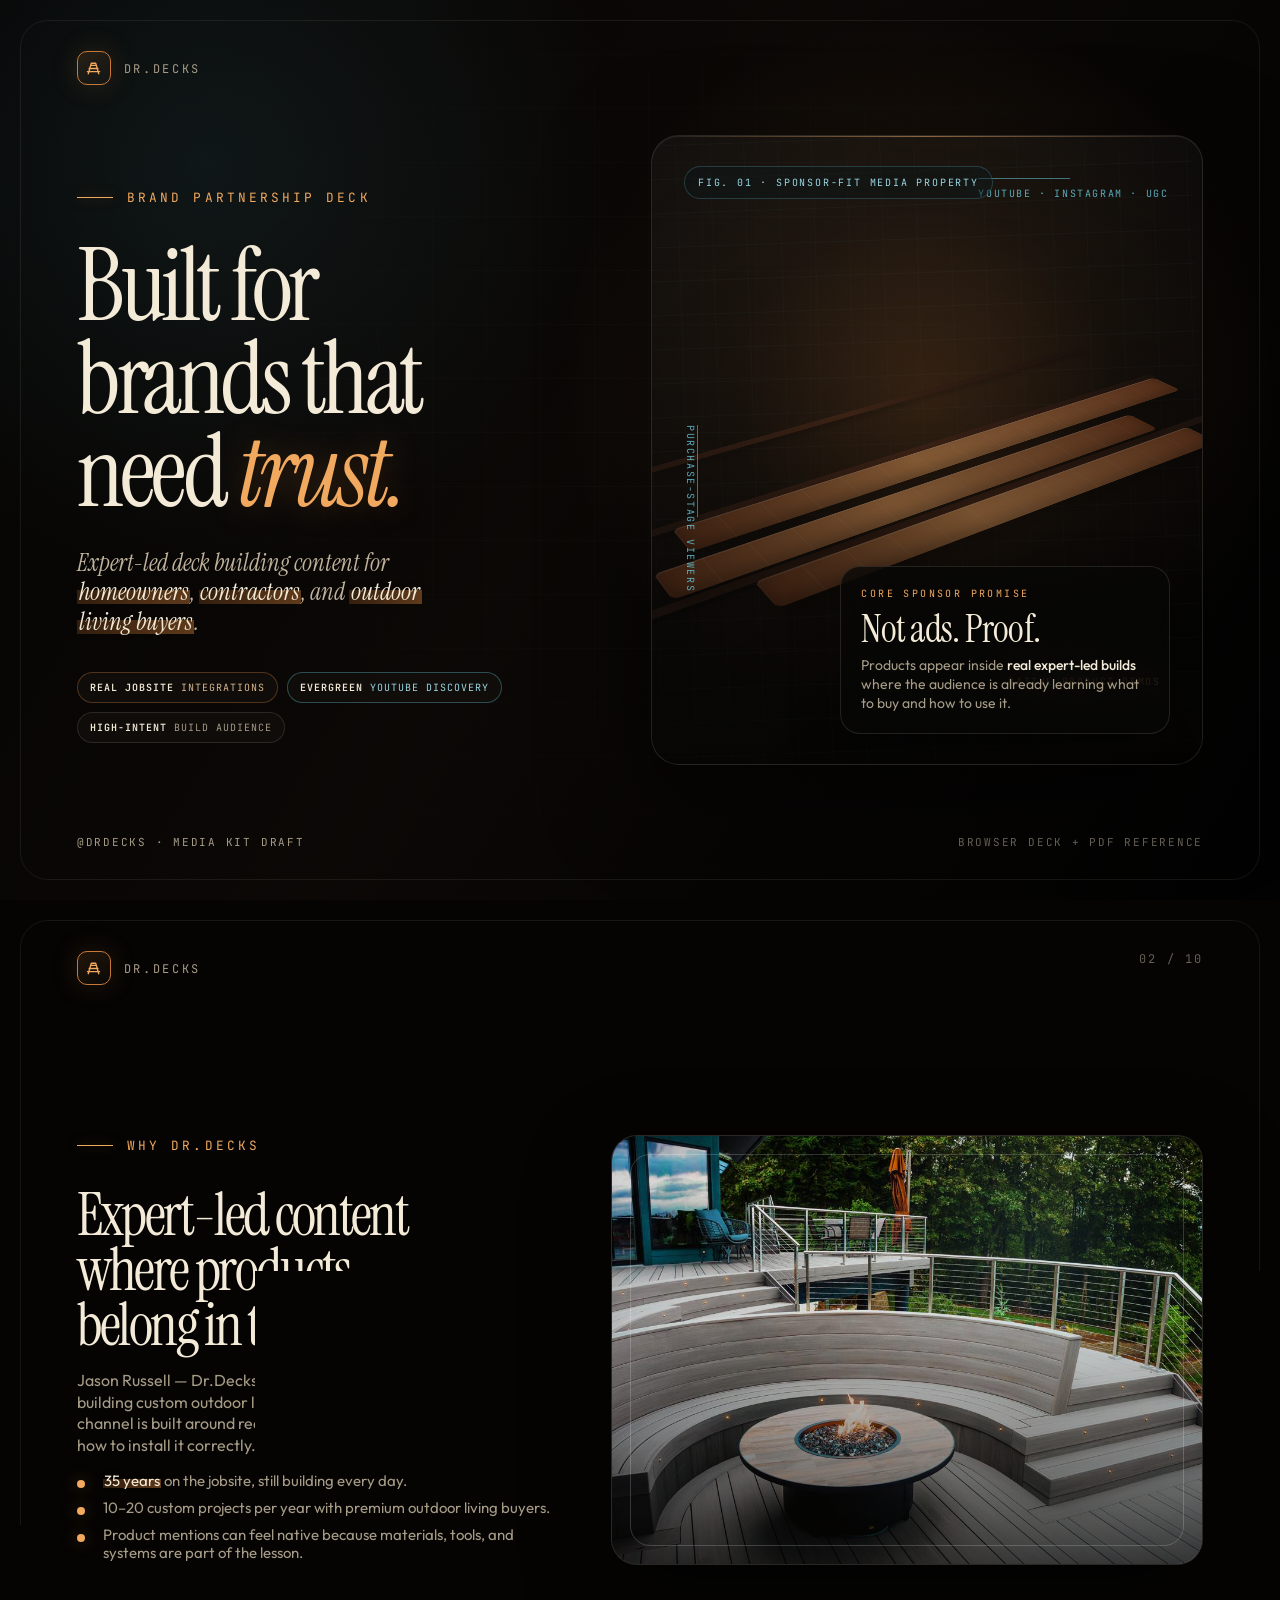
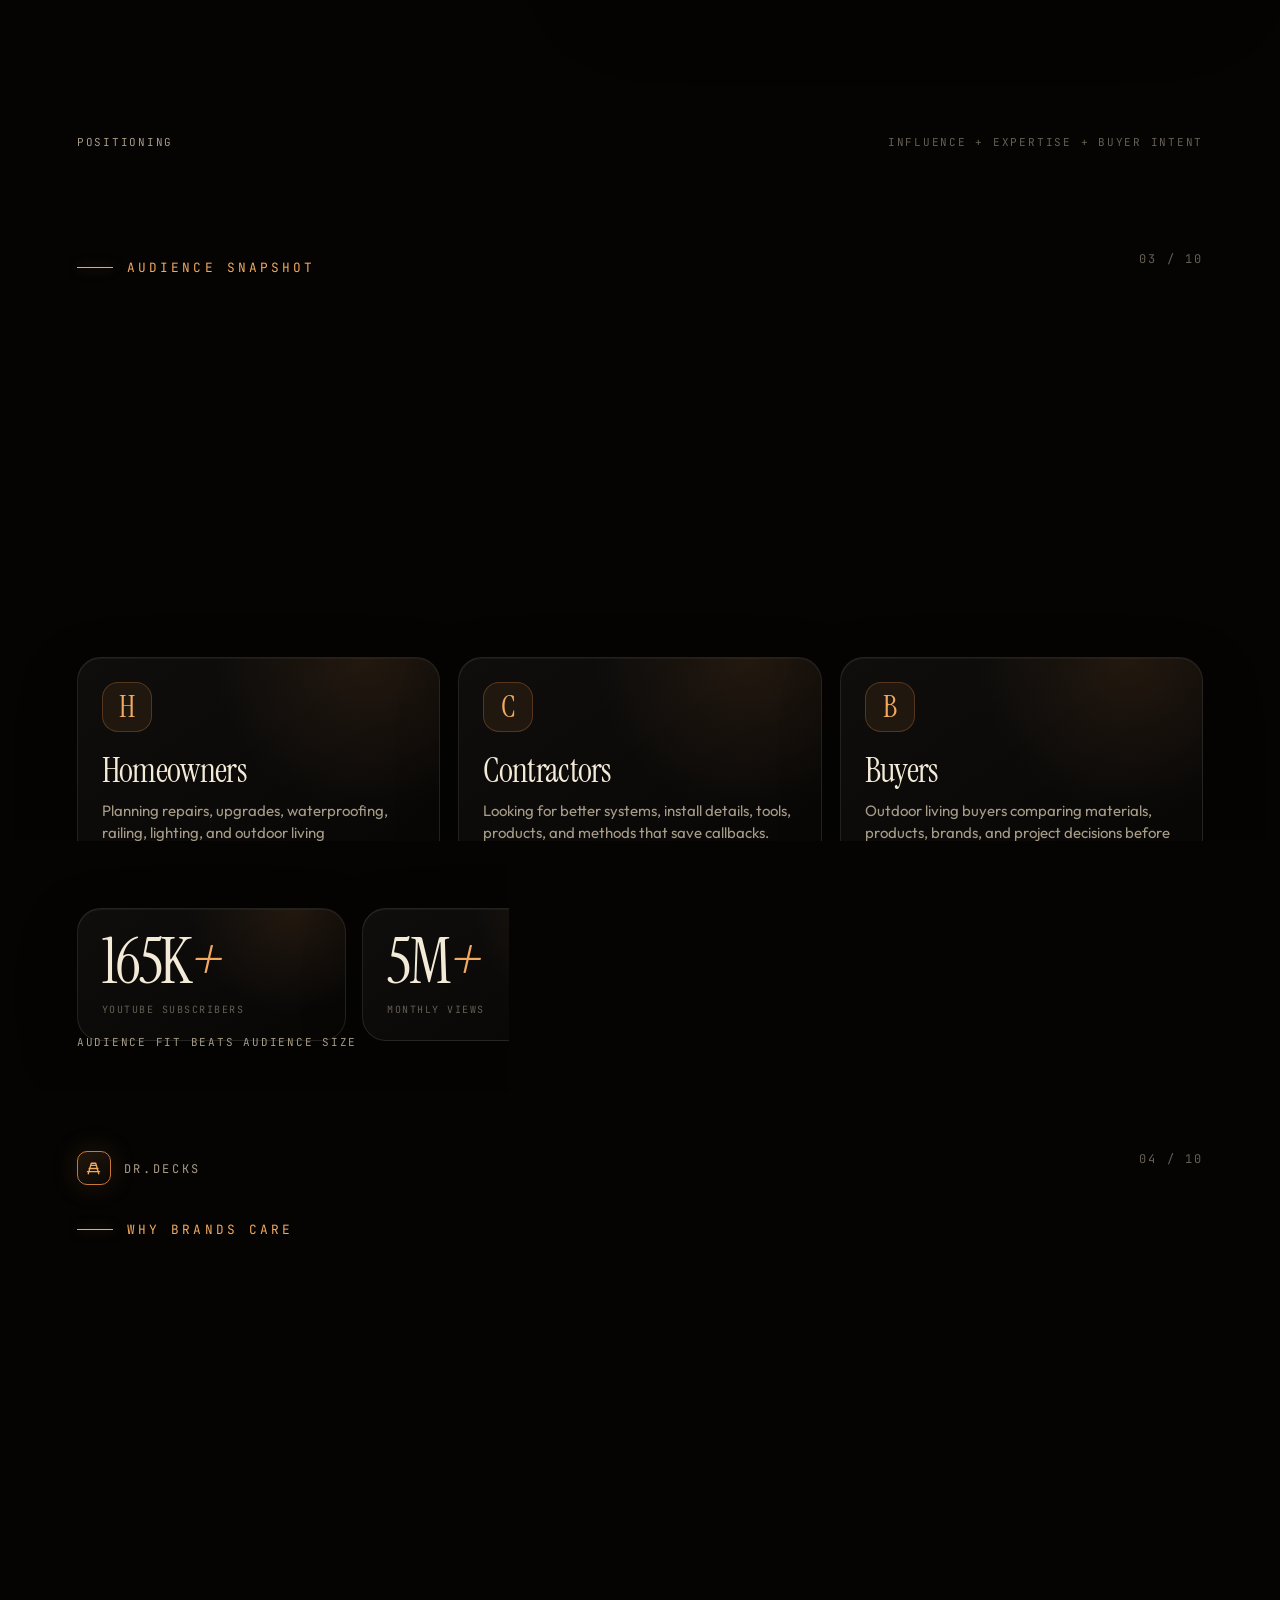
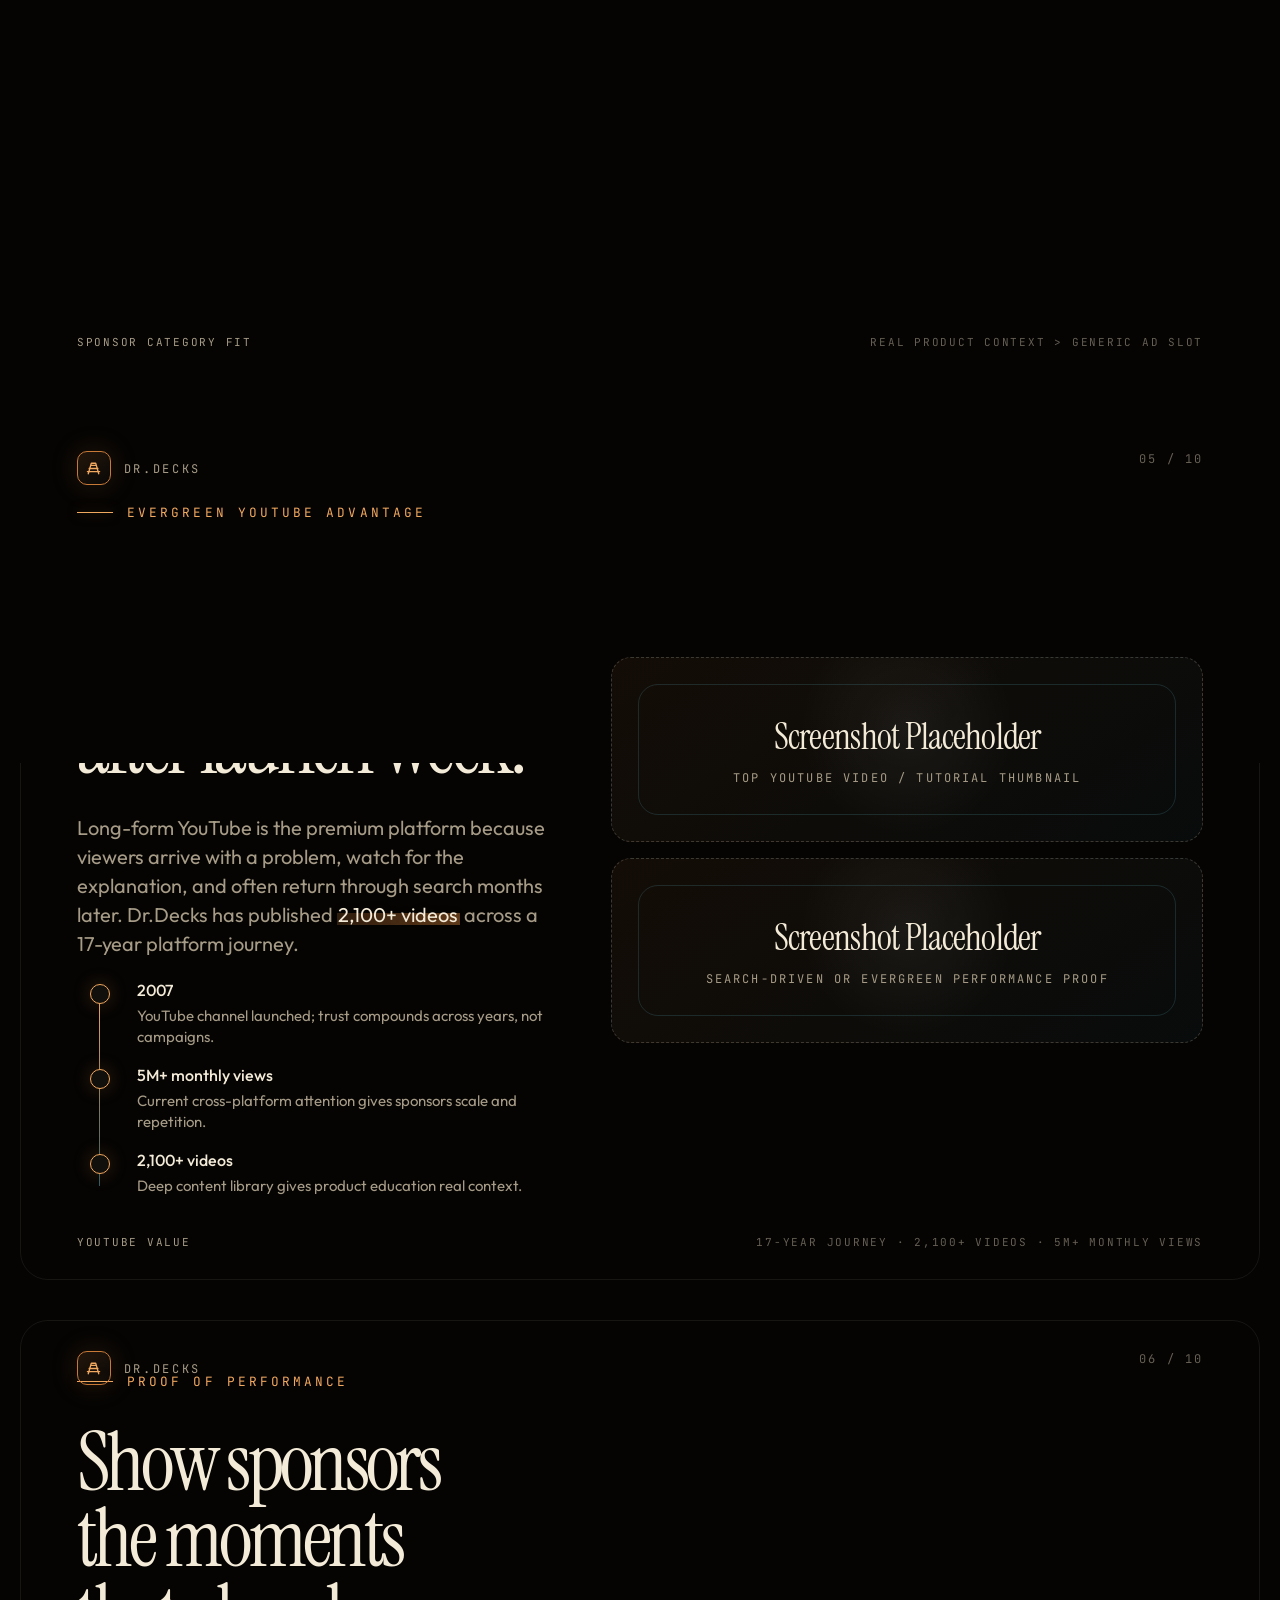
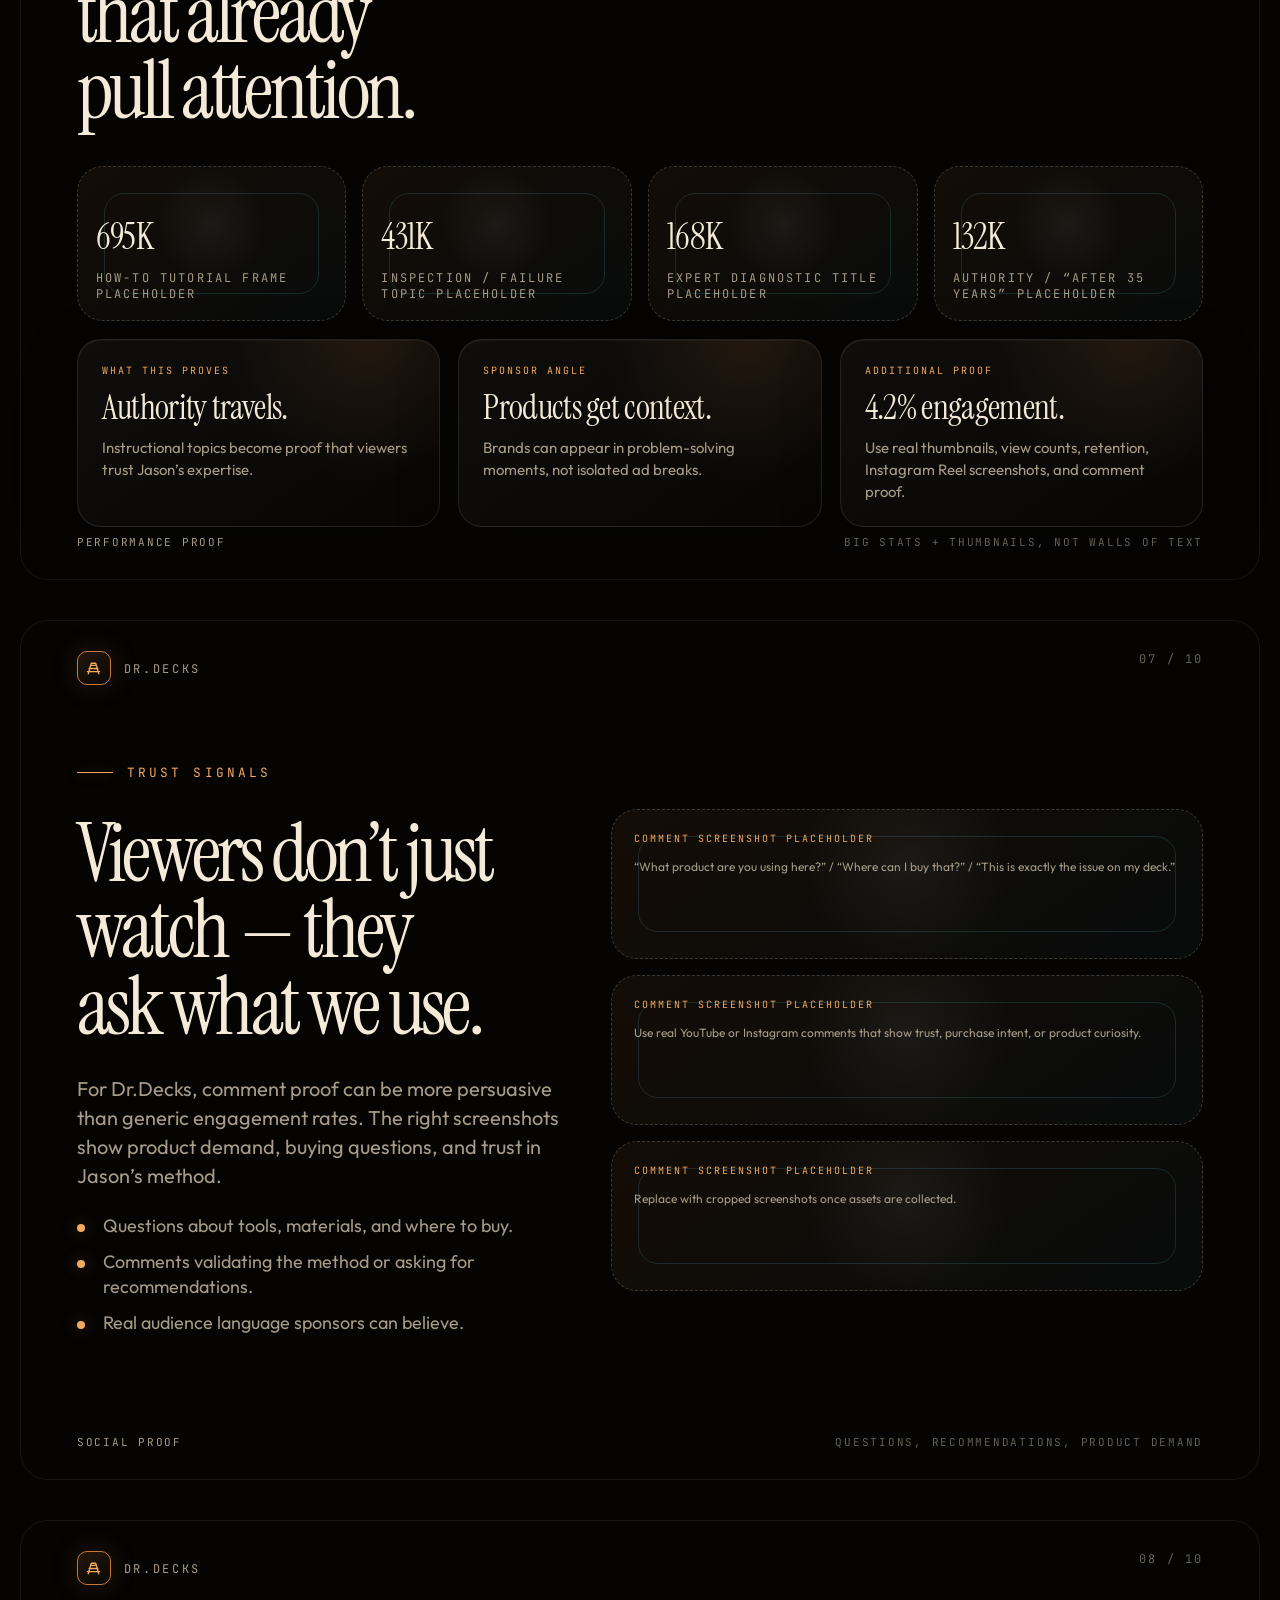
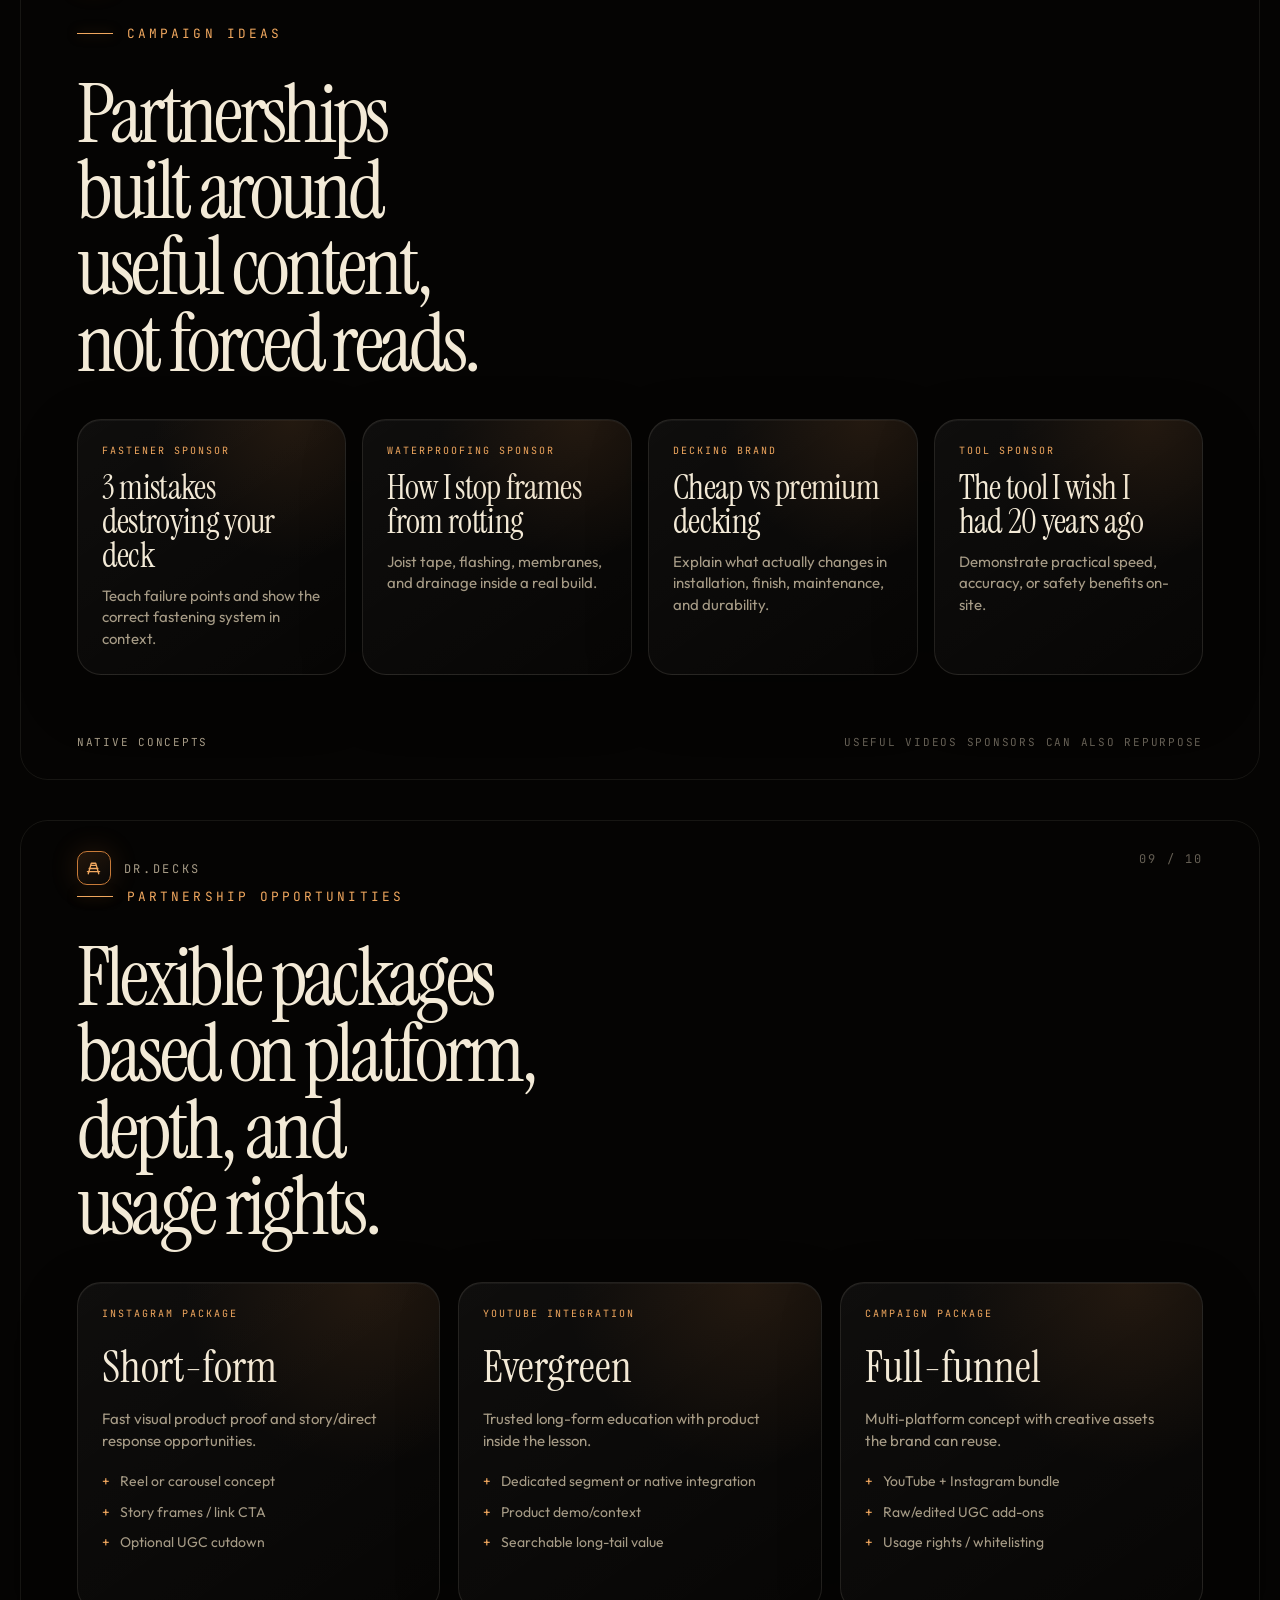
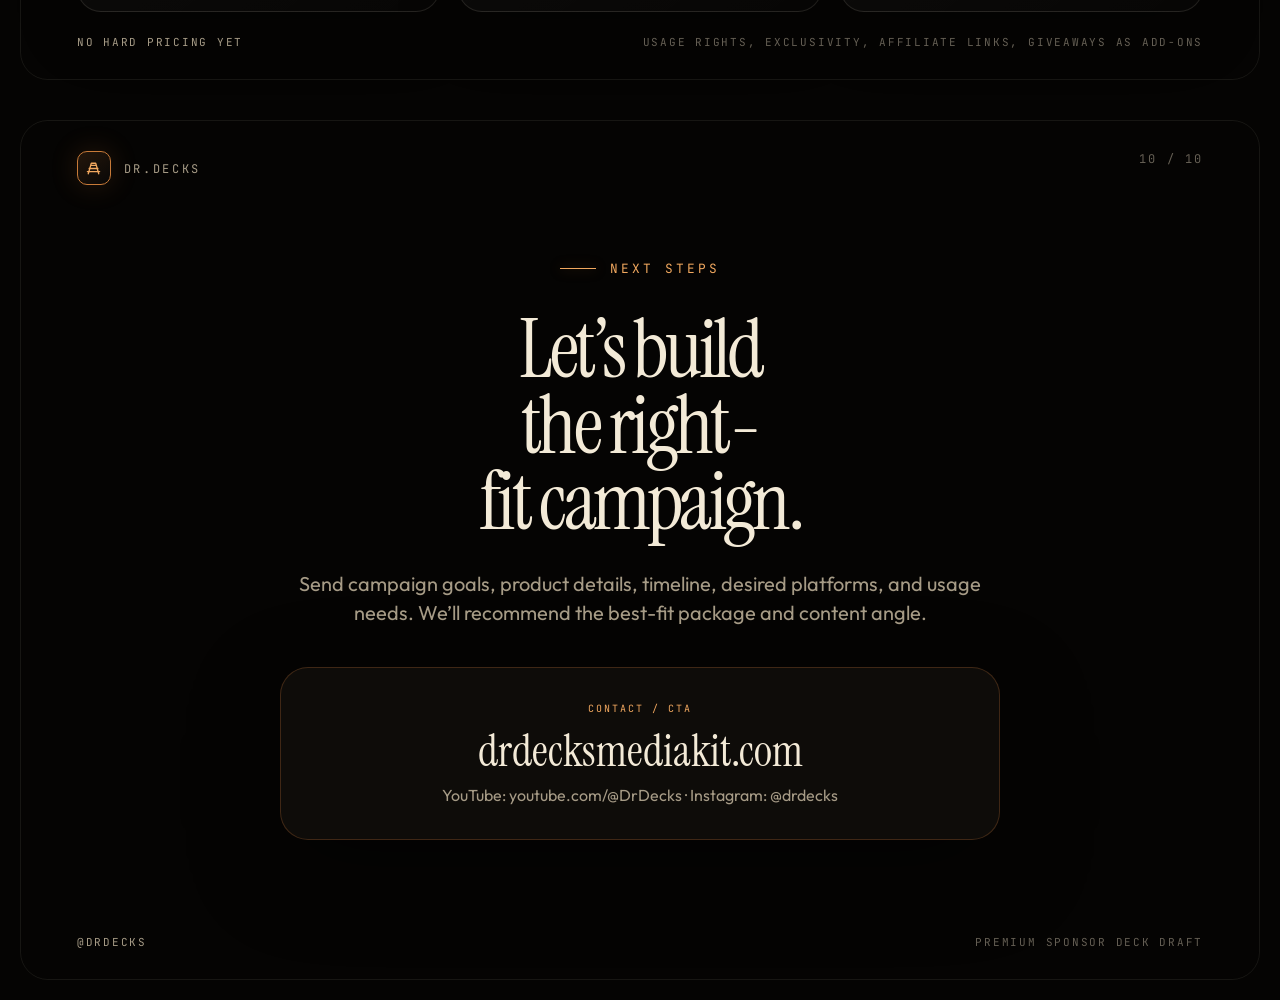
==== commit d16ad313: "Mobile optimize Dr.Decks media kit preview: drdecks-media-kit/index.html" ====
--- a/drdecks-media-kit/index.html
+++ b/drdecks-media-kit/index.html
@@ -44,7 +44,27 @@
 .timeline{position:relative;display:grid;gap:18px;margin-top:22px}.timeline:before{content:"";position:absolute;left:22px;top:10px;bottom:10px;width:1px;background:linear-gradient(var(--cedar2),rgba(102,198,216,.45))}.step{position:relative;padding-left:60px}.step:before{content:"";position:absolute;left:13px;top:4px;width:18px;height:18px;border-radius:50%;background:var(--panel);border:1px solid var(--cedar2);box-shadow:0 0 18px rgba(199,122,56,.28)}.step b{display:block;color:var(--paper);font-weight:500;margin-bottom:5px}.step span{color:var(--muted);font-size:15px;line-height:1.4}
 .package{min-height:330px}.package .price{font-family:var(--font-display);font-size:44px;color:var(--paper);margin:18px 0 12px}.package ul{list-style:none;display:grid;gap:10px;margin-top:20px}.package li{font-size:14px;color:var(--muted);padding-left:18px;position:relative}.package li:before{content:"+";position:absolute;left:0;color:var(--cedar2)}
 .contact-card{max-width:720px;margin:40px auto 0;padding:34px;border:1px solid rgba(199,122,56,.26);border-radius:28px;background:rgba(18,16,13,.72);box-shadow:0 28px 90px rgba(0,0,0,.4)}.contact-card .big{font-family:var(--font-display);font-size:44px;line-height:1;color:var(--paper)}
-@media(max-width:980px){.slide{grid-template-columns:1fr;padding:34px}.hero{min-height:430px;height:48vh}h1{font-size:72px}.footer{left:34px;right:34px}.brand-mark{left:34px}.slide:before{inset:12px}.grid-2,.grid-3,.grid-4,.category-grid{grid-template-columns:1fr}.slide{height:auto;min-height:100vh}.photo-ph{min-height:280px}}
+@media(max-width:980px){
+  html{scroll-snap-type:none;scroll-behavior:auto}
+  .slide{width:100%;height:auto;min-height:100svh;overflow:visible;padding:82px 24px 34px;display:block;grid-template-columns:1fr;gap:0;scroll-snap-align:none}
+  .slide:before{inset:10px;border-radius:22px}
+  .slide.full .inner,.slide.full .inner.grid-2,.slide.center .inner{height:auto;min-height:0;display:block;max-width:100%}
+  .brand-mark{left:24px;top:22px;font-size:10px;gap:9px;letter-spacing:.18em}.mark{width:28px;height:28px;flex-basis:28px;border-radius:8px}.mark svg{width:17px;height:17px}.slide-no{right:24px;top:28px;font-size:10px}
+  h1{font-size:clamp(50px,15vw,72px);max-width:9ch;line-height:.9}h2,.wide h2{font-size:clamp(36px,10.5vw,58px);max-width:10.8ch;line-height:.92}.kicker{font-size:10px;letter-spacing:.18em;gap:10px;margin-bottom:16px}.kicker:before{width:24px}.subtitle,.lead-copy{font-size:clamp(16px,4.6vw,20px);line-height:1.32;max-width:100%;margin-top:16px}.left{padding-top:0}
+  .proof-row{grid-template-columns:1fr;gap:7px;margin-top:18px}.proof-row .pill:nth-child(3){grid-column:auto;width:auto}.pill{white-space:normal;font-size:9px;line-height:1.25;padding:7px 10px}
+  .hero{min-height:0;height:46vh;max-height:390px;margin-top:24px;border-radius:22px}.deck-plane{width:440px;height:260px}.stat-card{left:18px;right:18px;bottom:18px;width:auto;padding:14px;border-radius:16px}.stat-card .big{font-size:30px}.stat-card p{font-size:12px}.top-label,.measure{font-size:8px}.measure.m1{right:18px;top:42px}.measure.m2{left:18px;bottom:145px}.measure.m3{right:20px;bottom:104px}
+  .grid-2,.slide.full .inner.grid-2{display:block}.grid-3,.grid-4,.category-grid{display:grid;grid-template-columns:1fr;gap:10px!important;margin-top:18px!important}.grid-4{grid-template-columns:repeat(2,minmax(0,1fr))}.category-grid{grid-template-columns:repeat(2,minmax(0,1fr))}
+  .card,.cat{padding:14px;border-radius:16px;min-height:0}.card h3{font-size:clamp(24px,7vw,30px)}.card p,.card li{font-size:13px;line-height:1.32}.big-num{font-size:clamp(38px,12vw,52px)}.fine{font-size:9px;line-height:1.25}.audience-card{min-height:0}.aud-icon{width:36px;height:36px;border-radius:12px;font-size:22px;margin-bottom:12px}.cat{min-height:0}.cat b{font-size:14px;margin-bottom:4px}.cat span{font-size:12px;line-height:1.25}
+  .photo-ph{min-height:180px;border-radius:18px}.photo-ph:before{inset:12px;border-radius:14px}.photo-real{height:34vh;min-height:190px;max-height:260px;margin-top:22px}.photo-ph.small{min-height:118px}.photo-ph.thumbnail{min-height:106px;padding:12px}.photo-ph b{font-size:26px}.photo-ph.comment{min-height:0;padding:14px}.stack{gap:10px;margin-top:18px}
+  .timeline{gap:12px;margin-top:16px}.timeline:before{left:14px}.step{padding-left:38px}.step:before{left:6px;width:16px;height:16px}.step span{font-size:13px;line-height:1.28}
+  .package{min-height:0}.package .price{font-size:34px;margin:10px 0 8px}.package ul{gap:6px;margin-top:12px}.contact-card{padding:20px;border-radius:20px;margin-top:24px}.contact-card .big{font-size:clamp(28px,8vw,36px);overflow-wrap:anywhere}
+  .footer{position:relative;left:auto;right:auto;bottom:auto;display:block;margin-top:24px;font-size:9px;line-height:1.45;letter-spacing:.12em}.footer span{display:block}.footer span+span{margin-top:4px}
+  section[data-title="Why Dr.Decks"] h2{font-size:clamp(34px,9.6vw,50px)}section[data-title="Why Dr.Decks"] .lead-copy{font-size:15px;line-height:1.3}section[data-title="Why Dr.Decks"] .bullets{gap:8px;margin-top:14px}section[data-title="Why Dr.Decks"] .bullets li{font-size:14px;line-height:1.25}
+  .bullets{gap:9px;margin-top:16px}.bullets li{font-size:15px;line-height:1.3;padding-left:20px}.bullets li:before{width:6px;height:6px}
+}
+@media(max-width:430px){
+  .slide{padding:76px 18px 30px}.brand-mark{left:18px}.slide-no{right:18px}.grid-4,.category-grid{grid-template-columns:1fr}.hero{height:40vh}.stat-card{left:12px;right:12px;bottom:12px;padding:12px}.stat-card .label{font-size:8px;margin-bottom:6px}.stat-card .big{font-size:26px}.stat-card p{font-size:11px}.measure{display:none}.photo-real{height:30vh;min-height:170px}.card,.cat{padding:12px}h2,.wide h2{font-size:clamp(32px,10vw,46px)}.lead-copy{font-size:15px}.grid-3{gap:8px!important}.package .price{font-size:30px}
+}
 @media print{@page{size:16in 9in;margin:0}html,body{overflow:visible!important}.slide{width:16in;height:9in;page-break-after:always;break-after:page}.slide:last-child{page-break-after:auto}}
 </style>
 </head>
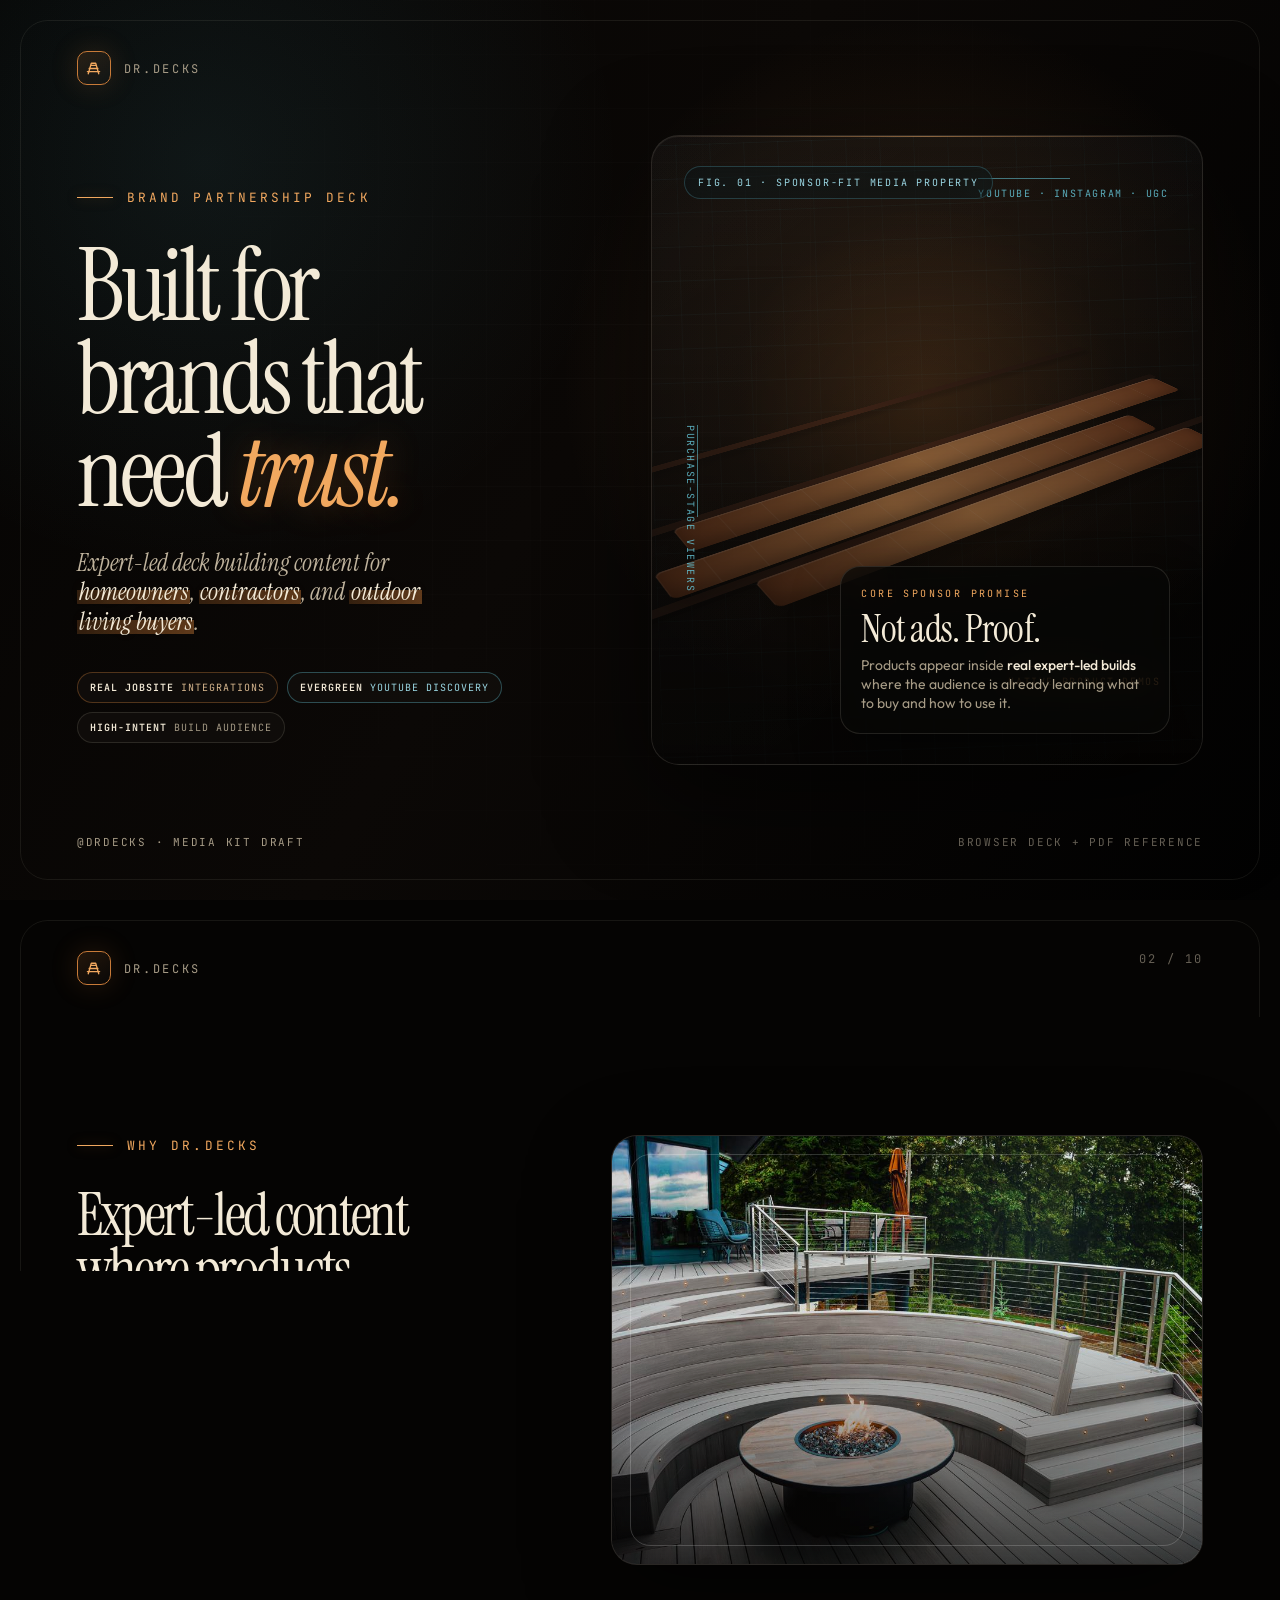
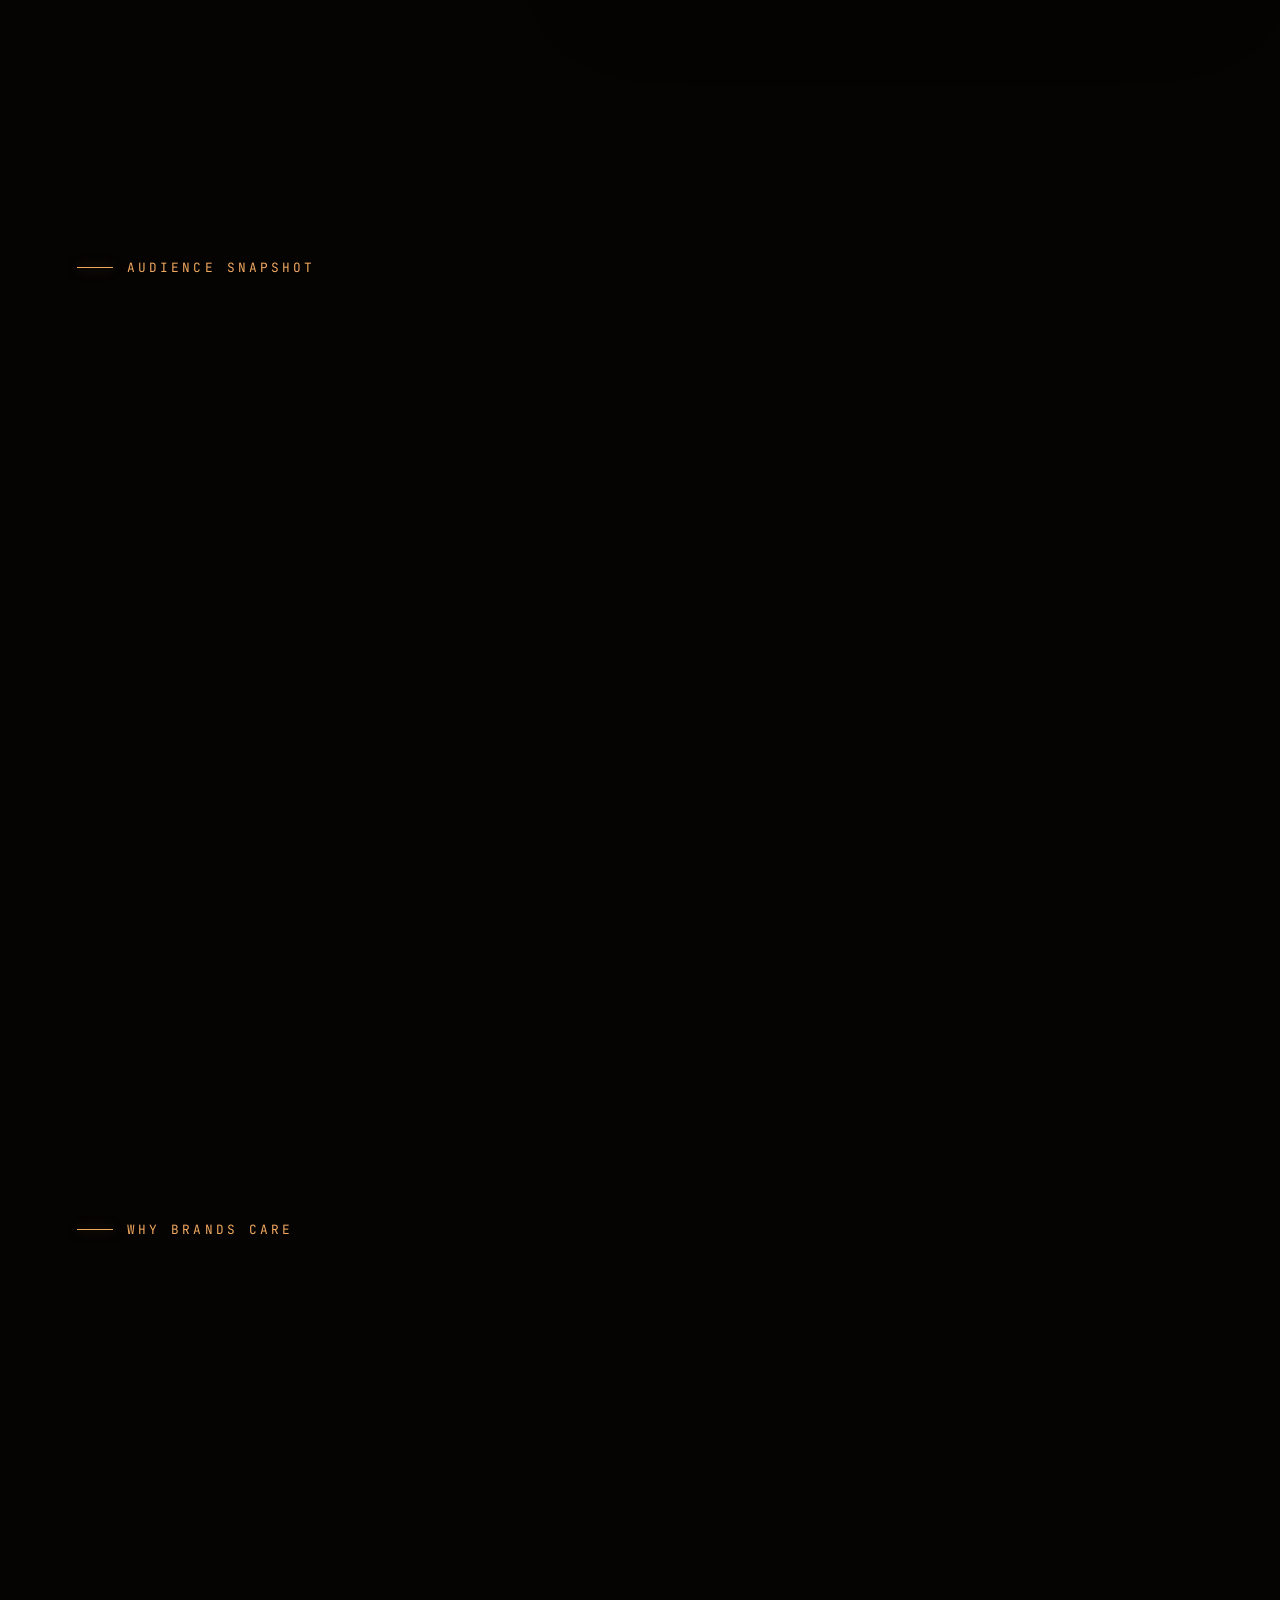
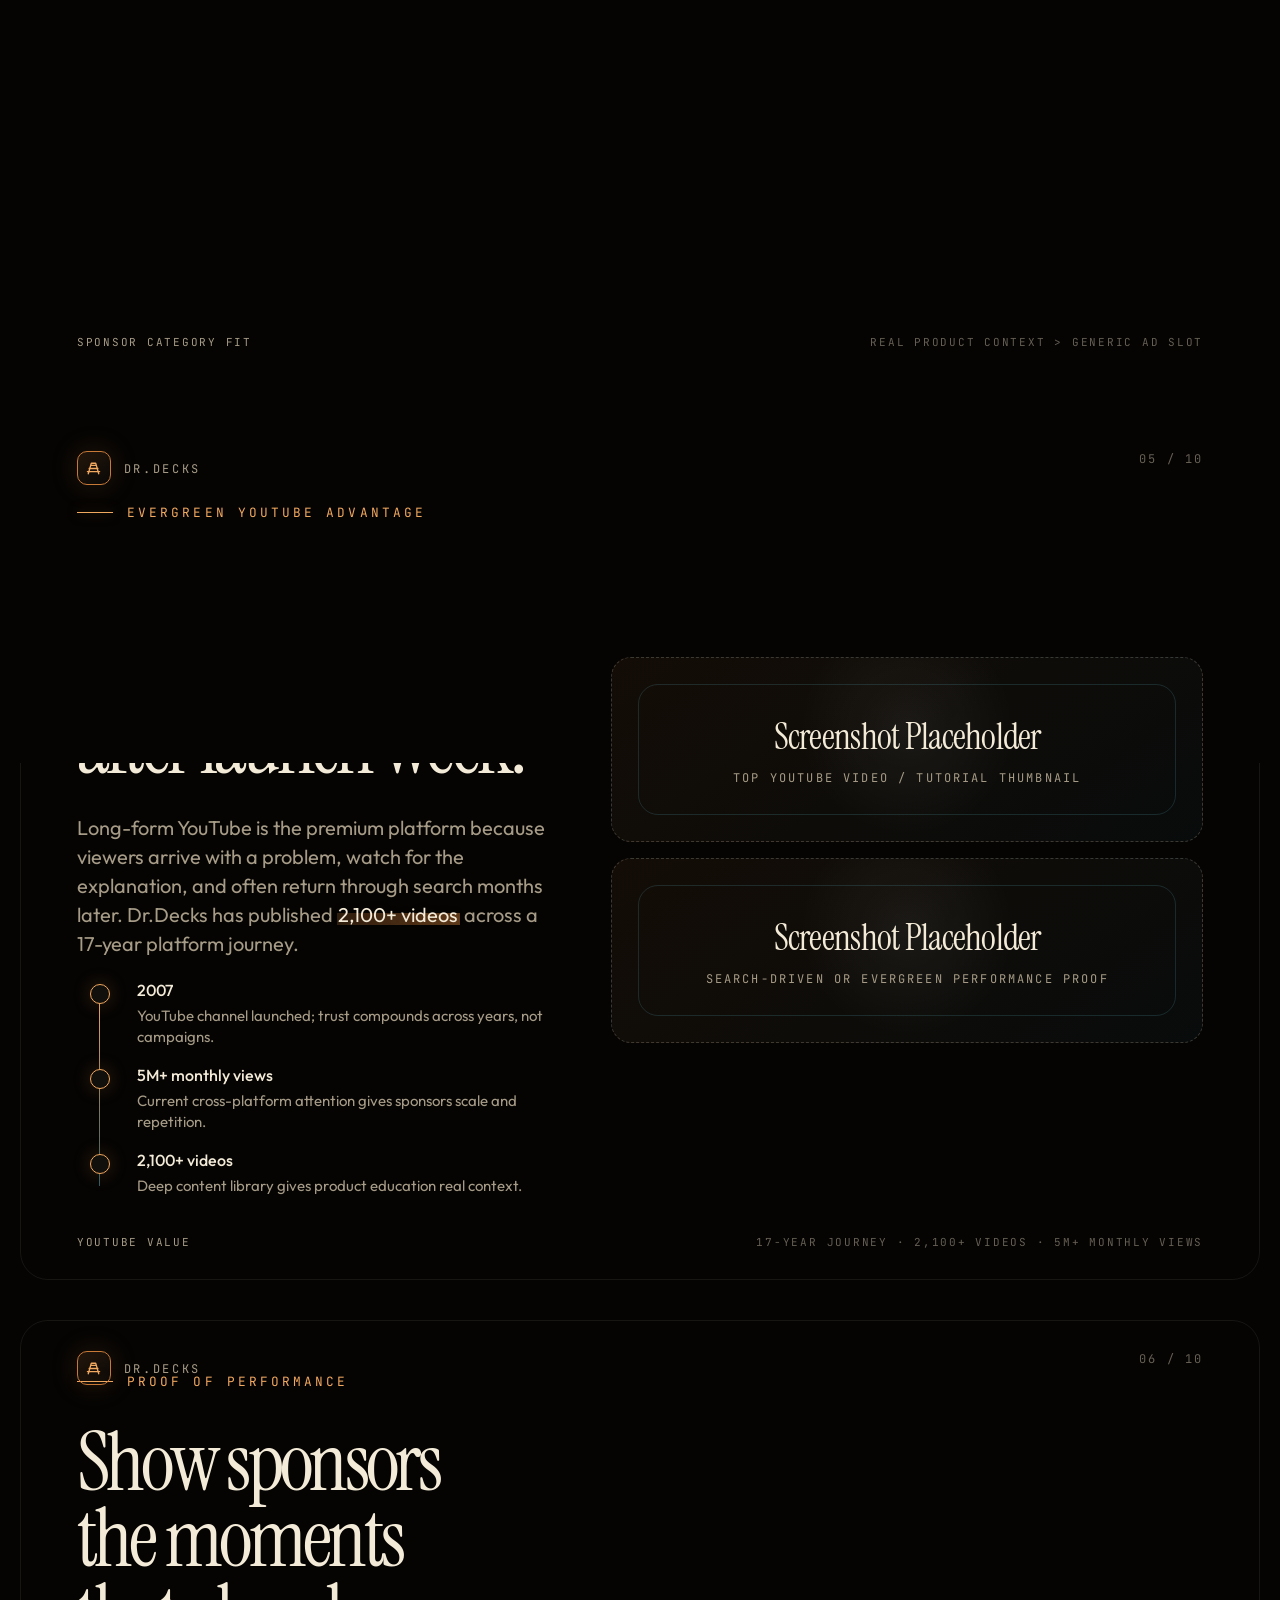
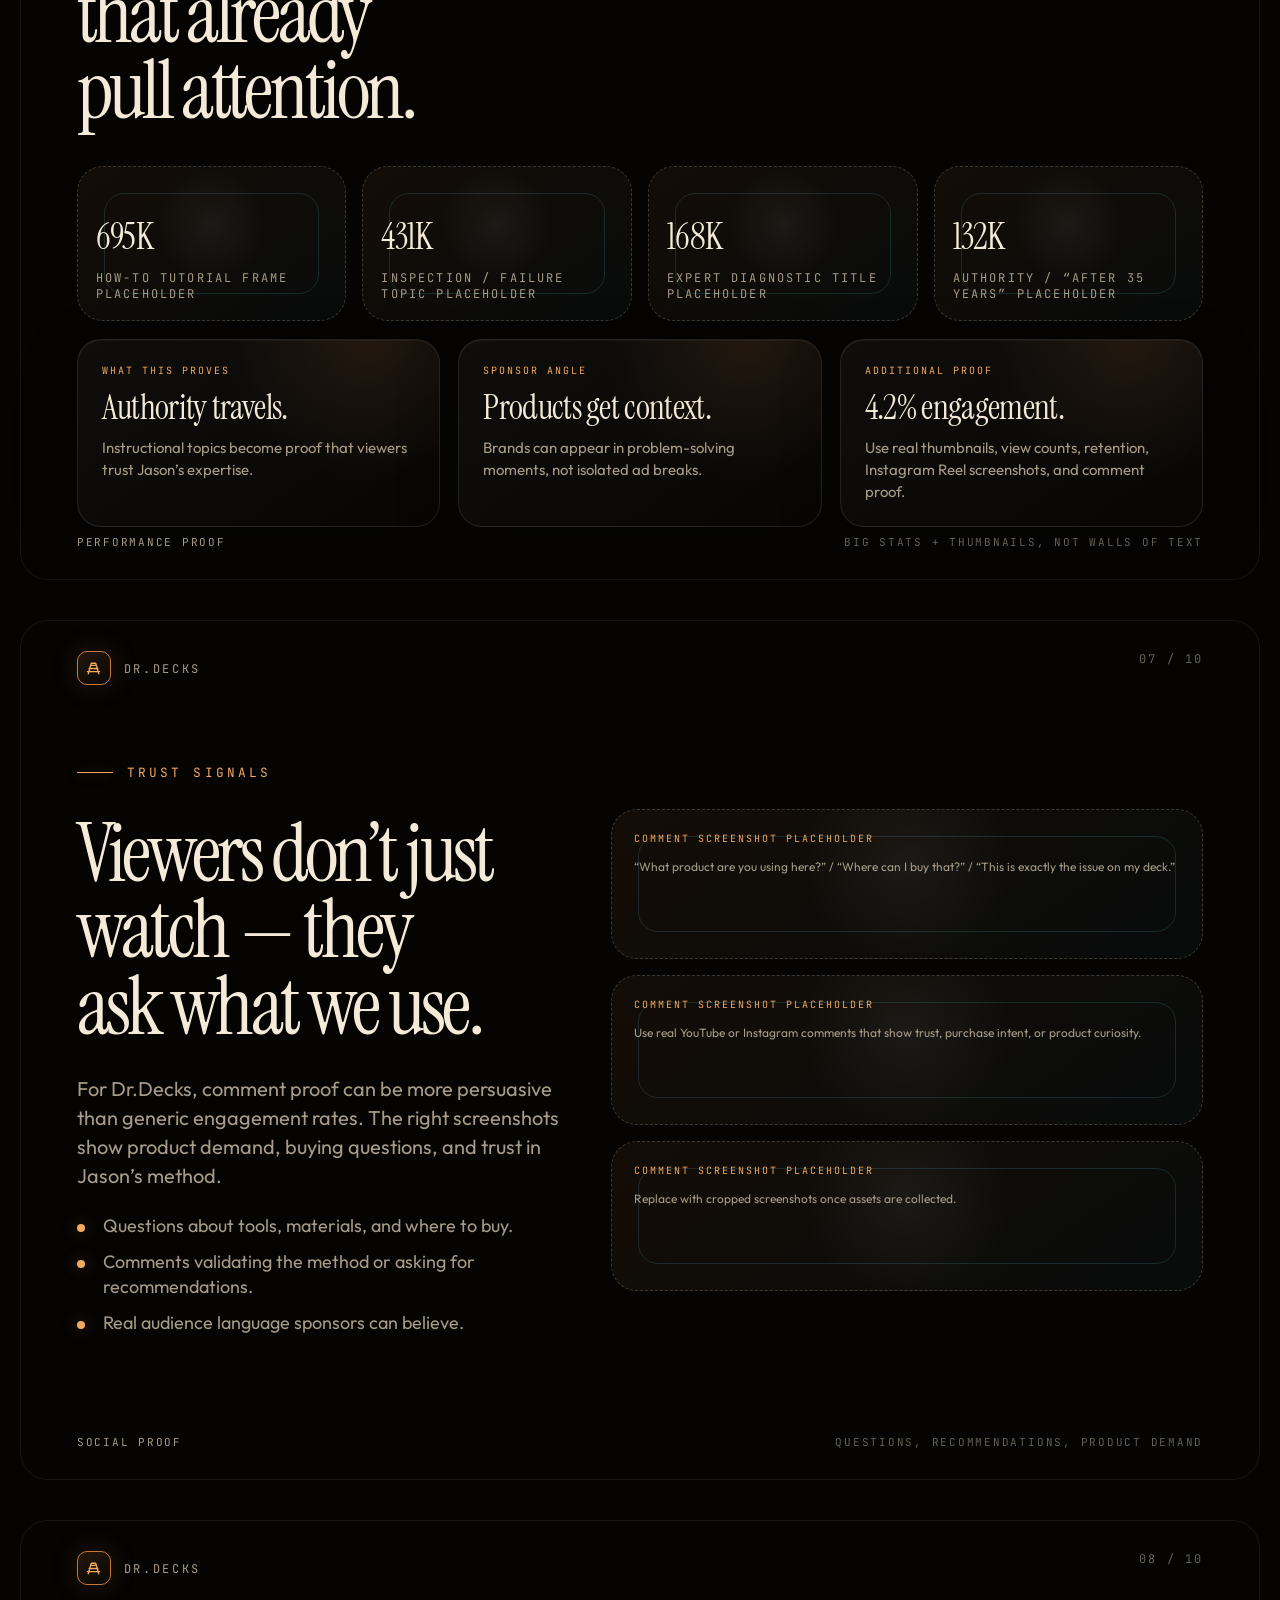
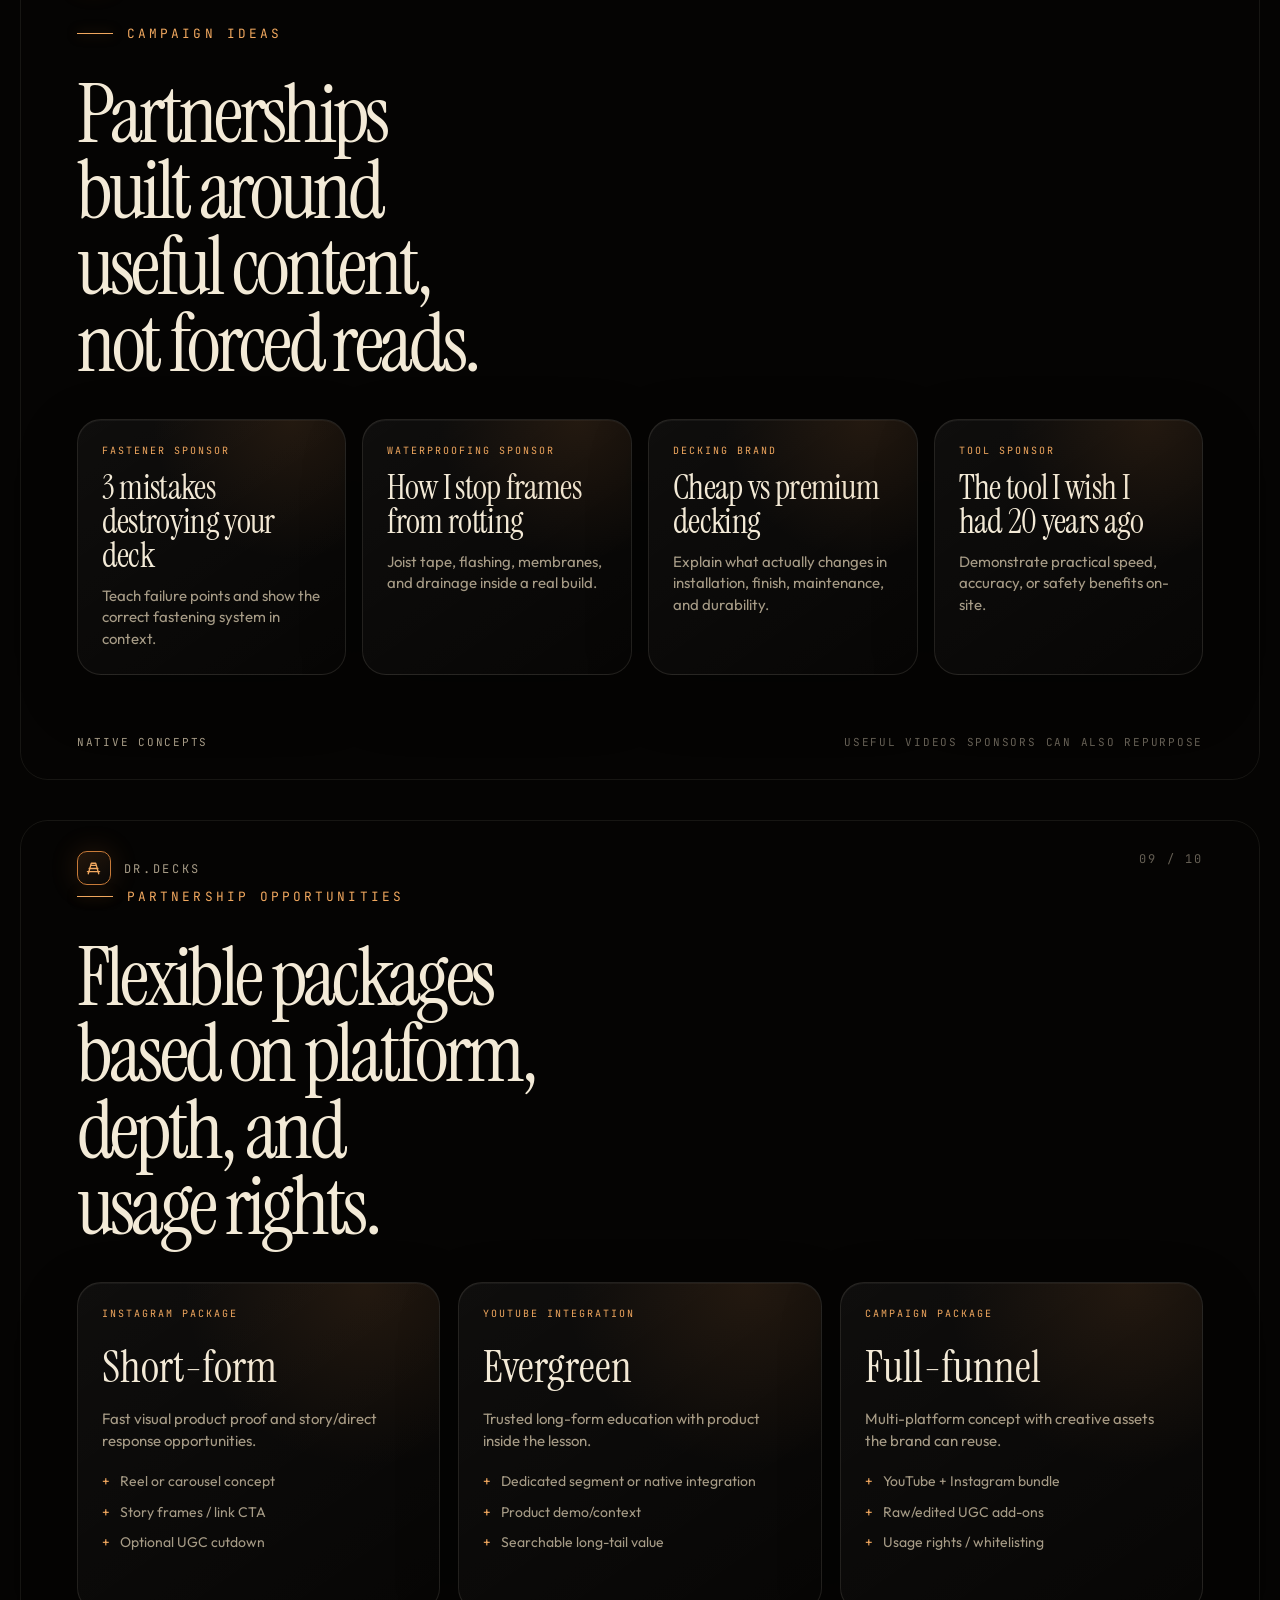
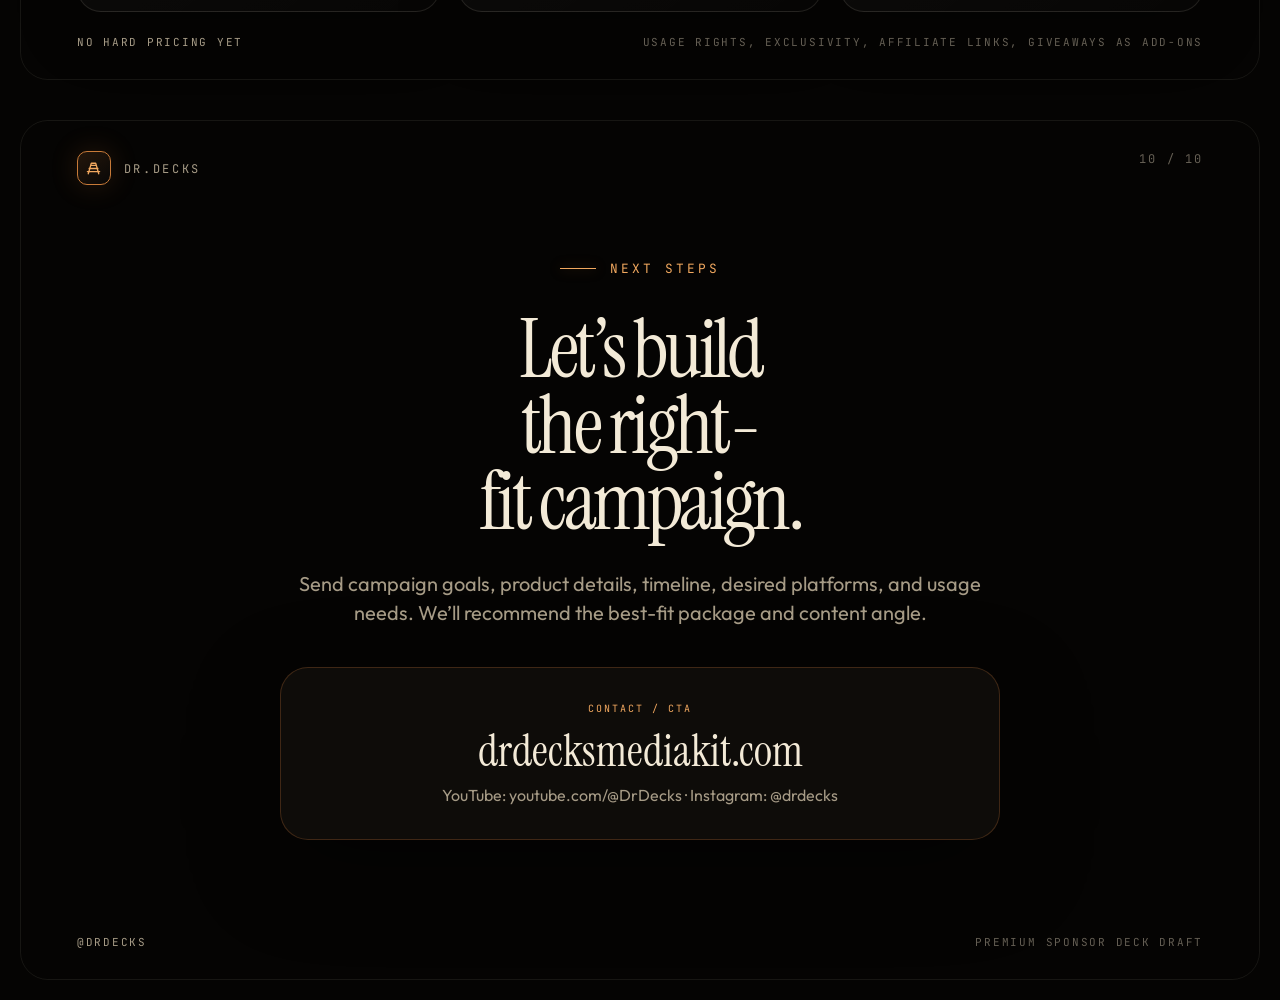
==== commit 9236f9dc: "Fix mobile centering on Dr.Decks final slide" ====
--- a/drdecks-media-kit/index.html
+++ b/drdecks-media-kit/index.html
@@ -59,6 +59,13 @@
   .timeline{gap:12px;margin-top:16px}.timeline:before{left:14px}.step{padding-left:38px}.step:before{left:6px;width:16px;height:16px}.step span{font-size:13px;line-height:1.28}
   .package{min-height:0}.package .price{font-size:34px;margin:10px 0 8px}.package ul{gap:6px;margin-top:12px}.contact-card{padding:20px;border-radius:20px;margin-top:24px}.contact-card .big{font-size:clamp(28px,8vw,36px);overflow-wrap:anywhere}
   .footer{position:relative;left:auto;right:auto;bottom:auto;display:block;margin-top:24px;font-size:9px;line-height:1.45;letter-spacing:.12em}.footer span{display:block}.footer span+span{margin-top:4px}
+  .slide.center{display:flex;flex-direction:column;align-items:center;justify-content:center;text-align:center}
+  section[data-title="Next Steps"] .inner{width:100%;max-width:760px;margin:auto;text-align:center}
+  section[data-title="Next Steps"] .kicker{justify-content:center;width:100%;gap:0}
+  section[data-title="Next Steps"] .kicker:before{display:none}
+  section[data-title="Next Steps"] h2{margin-left:auto!important;margin-right:auto!important;text-align:center;max-width:12ch}
+  section[data-title="Next Steps"] .lead-copy{margin-left:auto!important;margin-right:auto!important;text-align:center;max-width:680px}
+  section[data-title="Next Steps"] .contact-card{margin-left:auto;margin-right:auto;text-align:center;width:min(100%,720px)}
   section[data-title="Why Dr.Decks"] h2{font-size:clamp(34px,9.6vw,50px)}section[data-title="Why Dr.Decks"] .lead-copy{font-size:15px;line-height:1.3}section[data-title="Why Dr.Decks"] .bullets{gap:8px;margin-top:14px}section[data-title="Why Dr.Decks"] .bullets li{font-size:14px;line-height:1.25}
   .bullets{gap:9px;margin-top:16px}.bullets li{font-size:15px;line-height:1.3;padding-left:20px}.bullets li:before{width:6px;height:6px}
 }
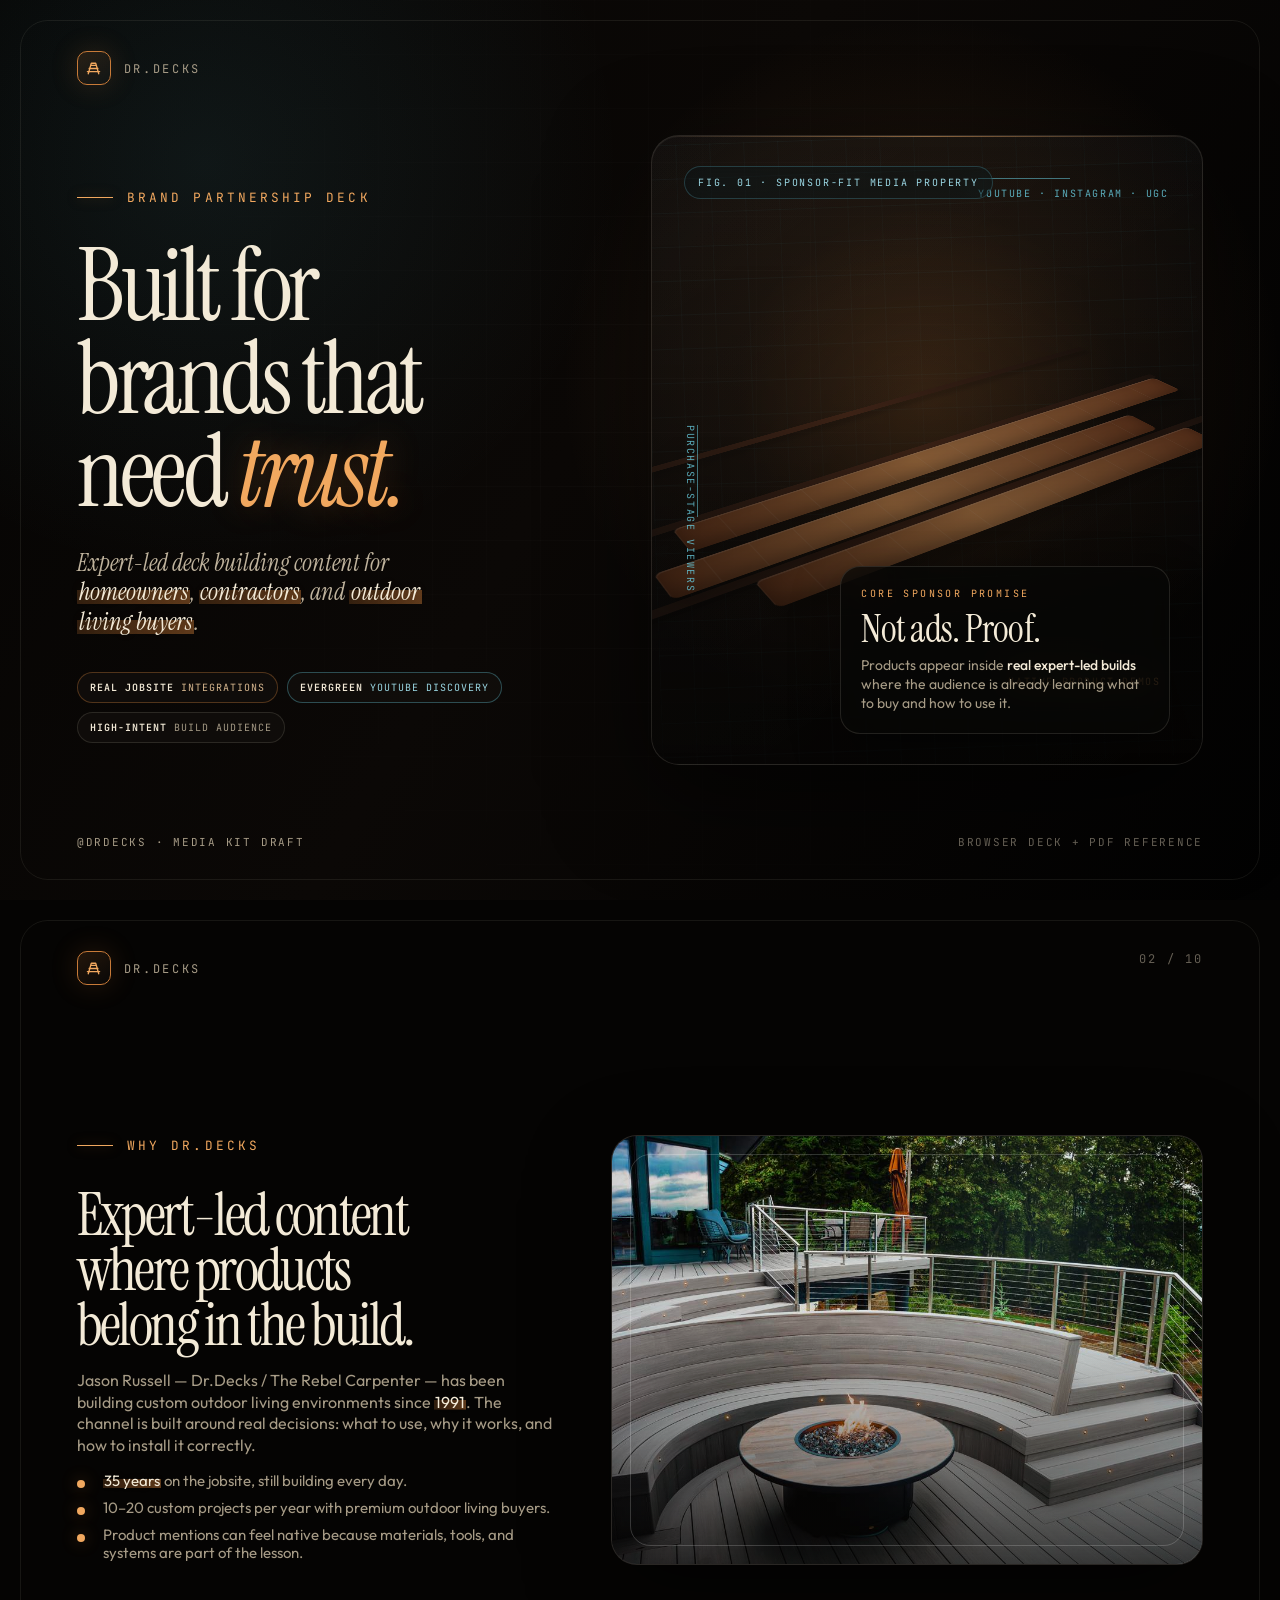
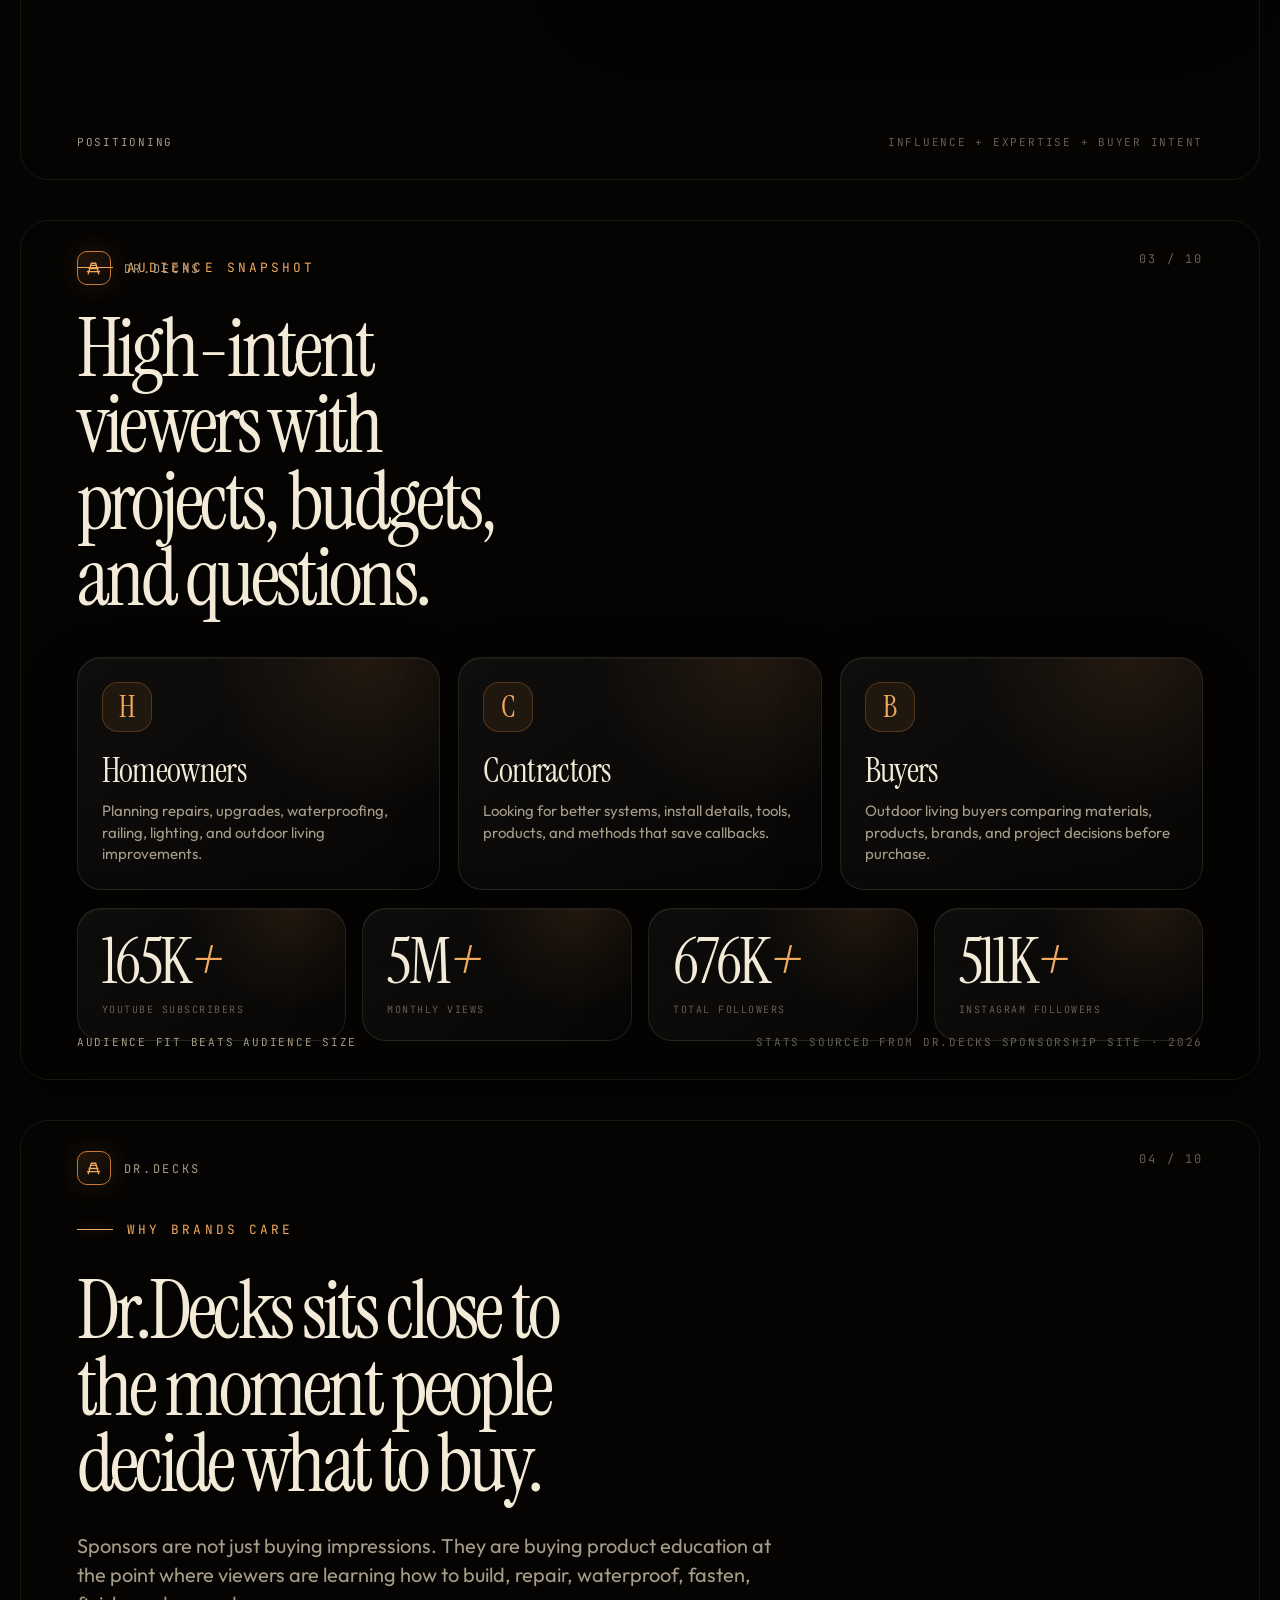
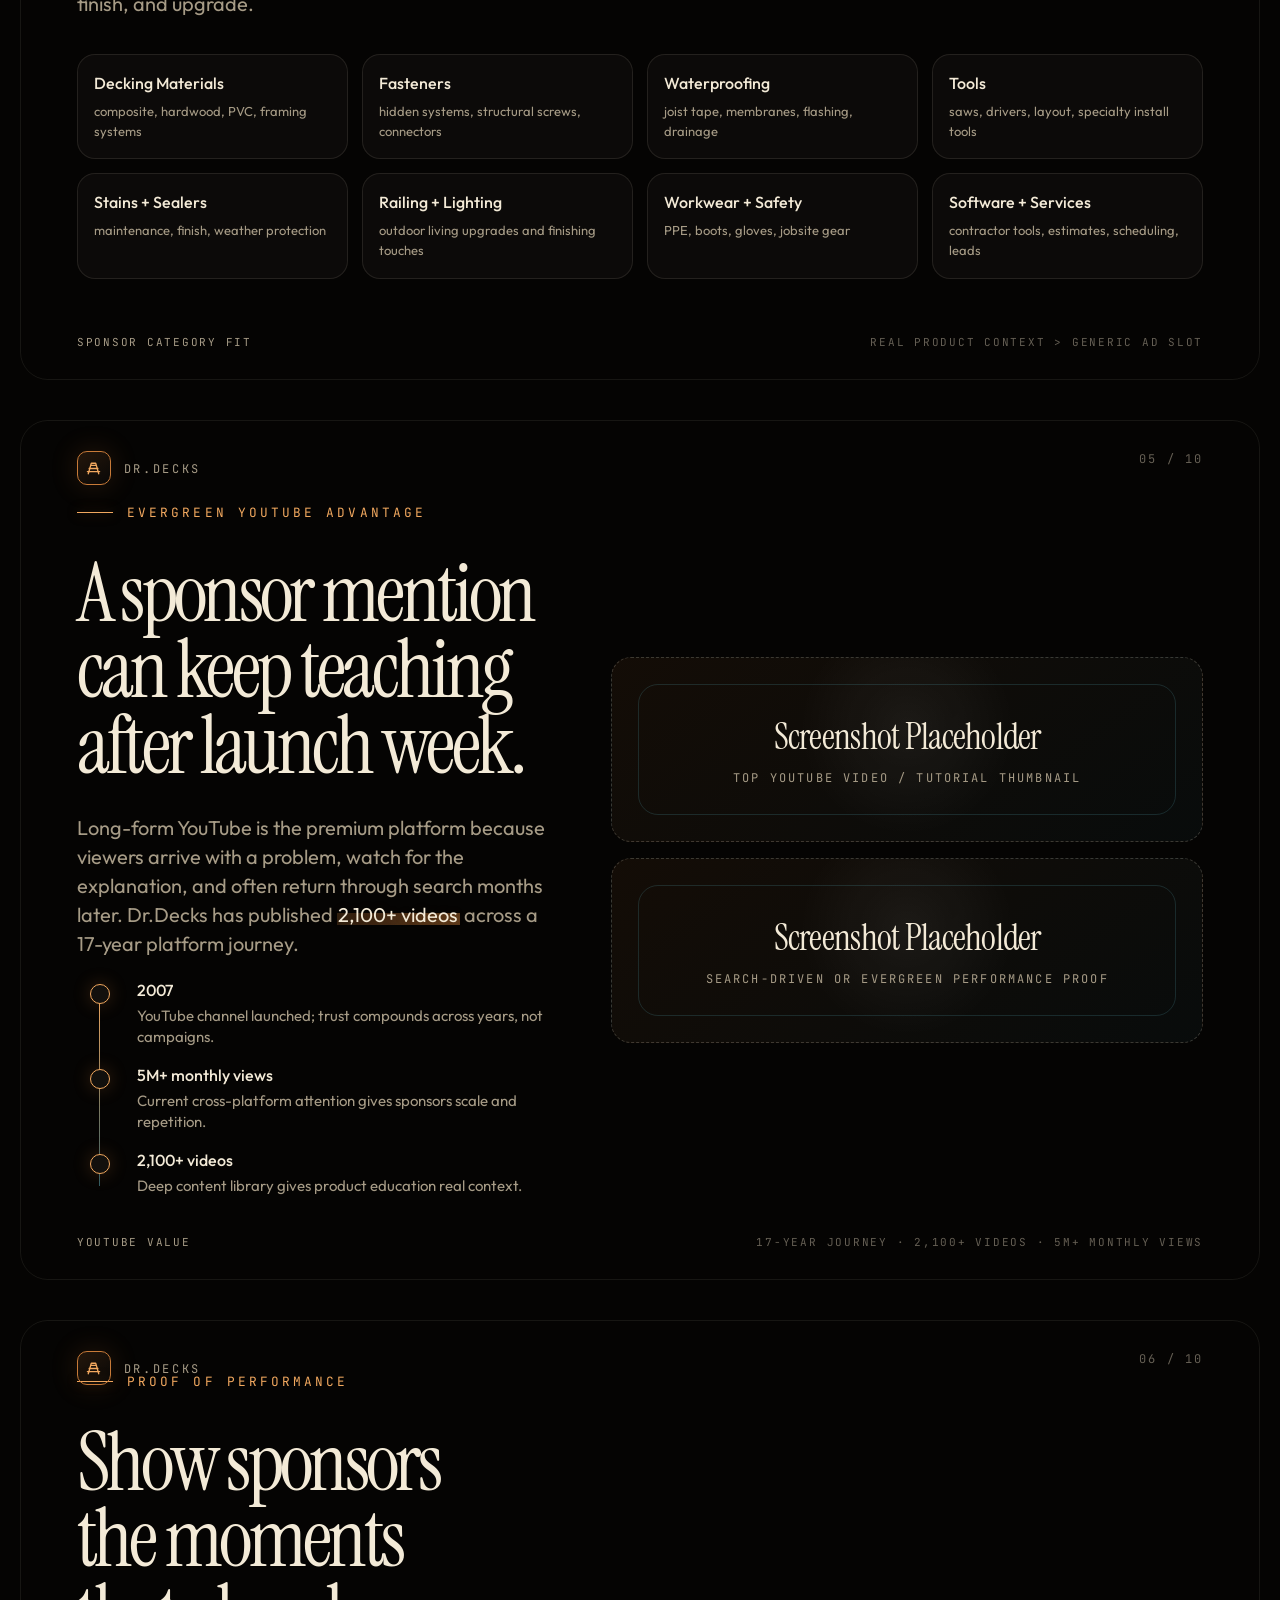
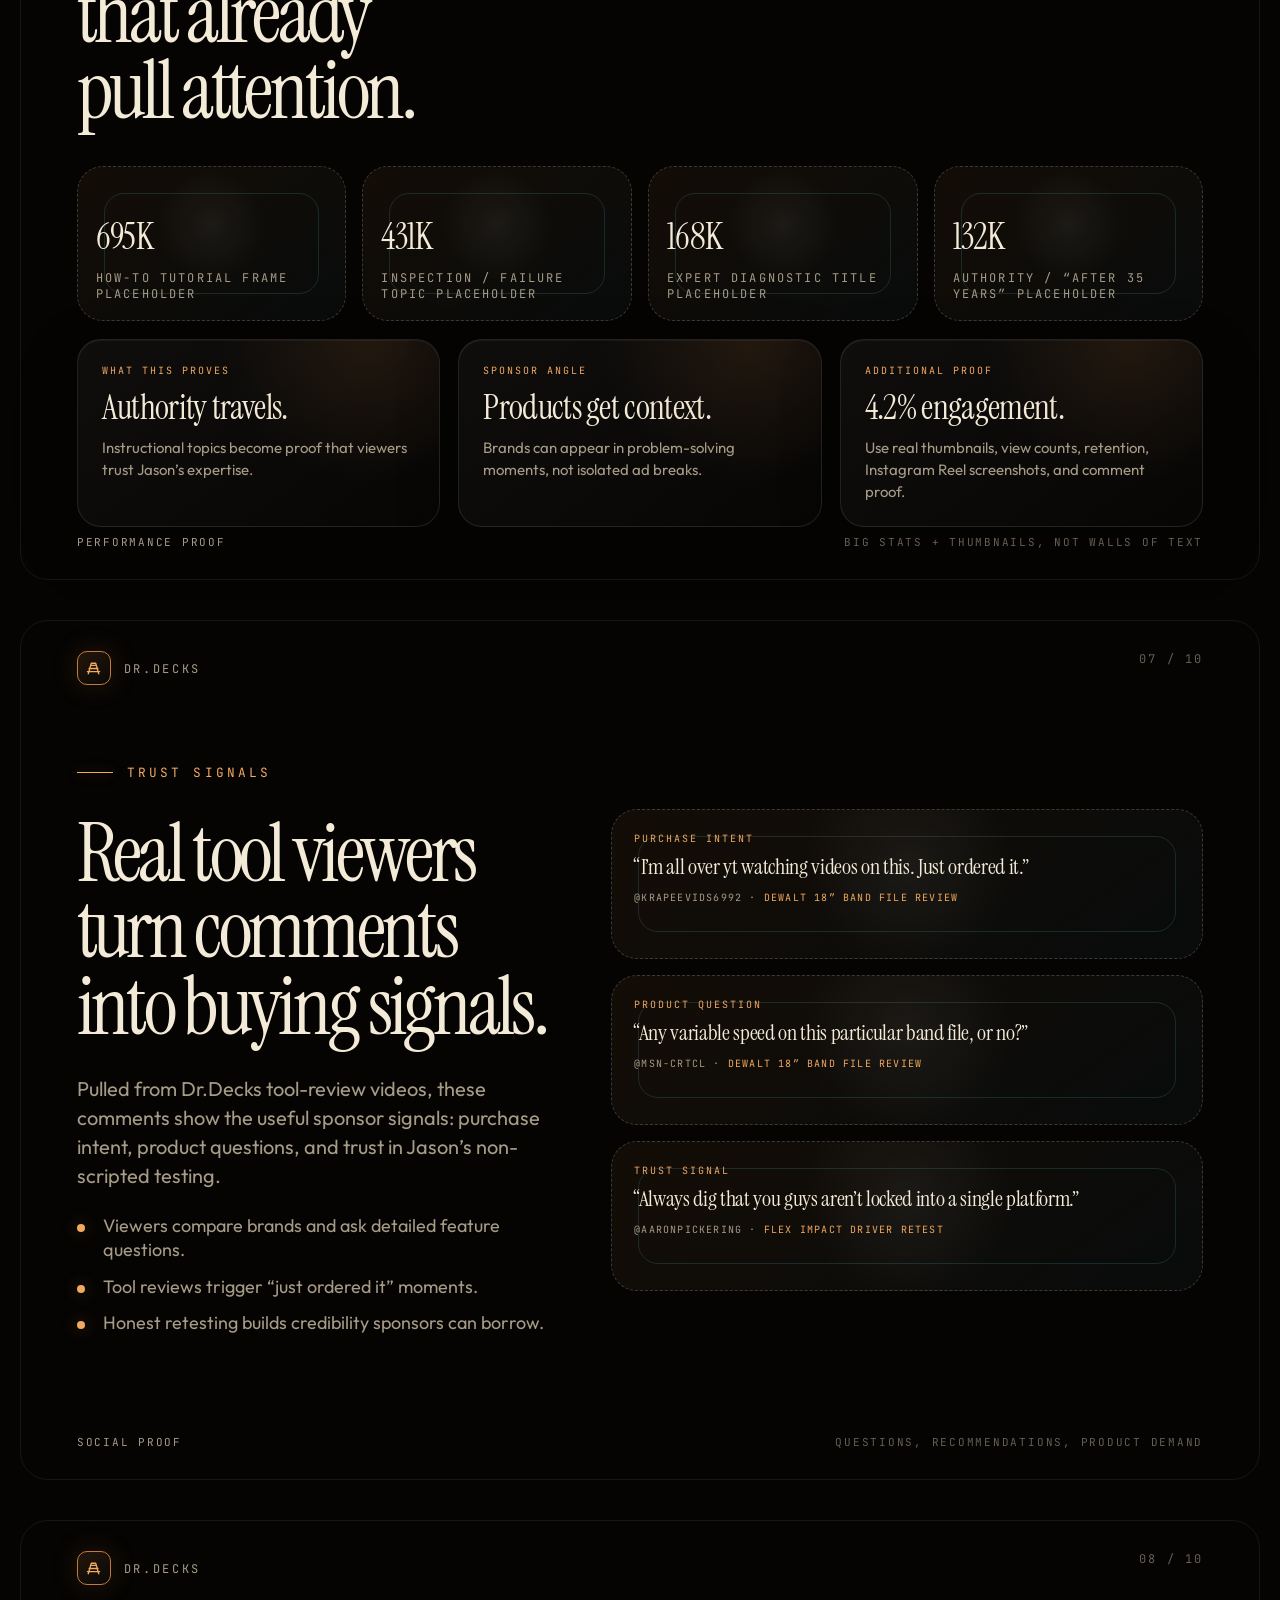
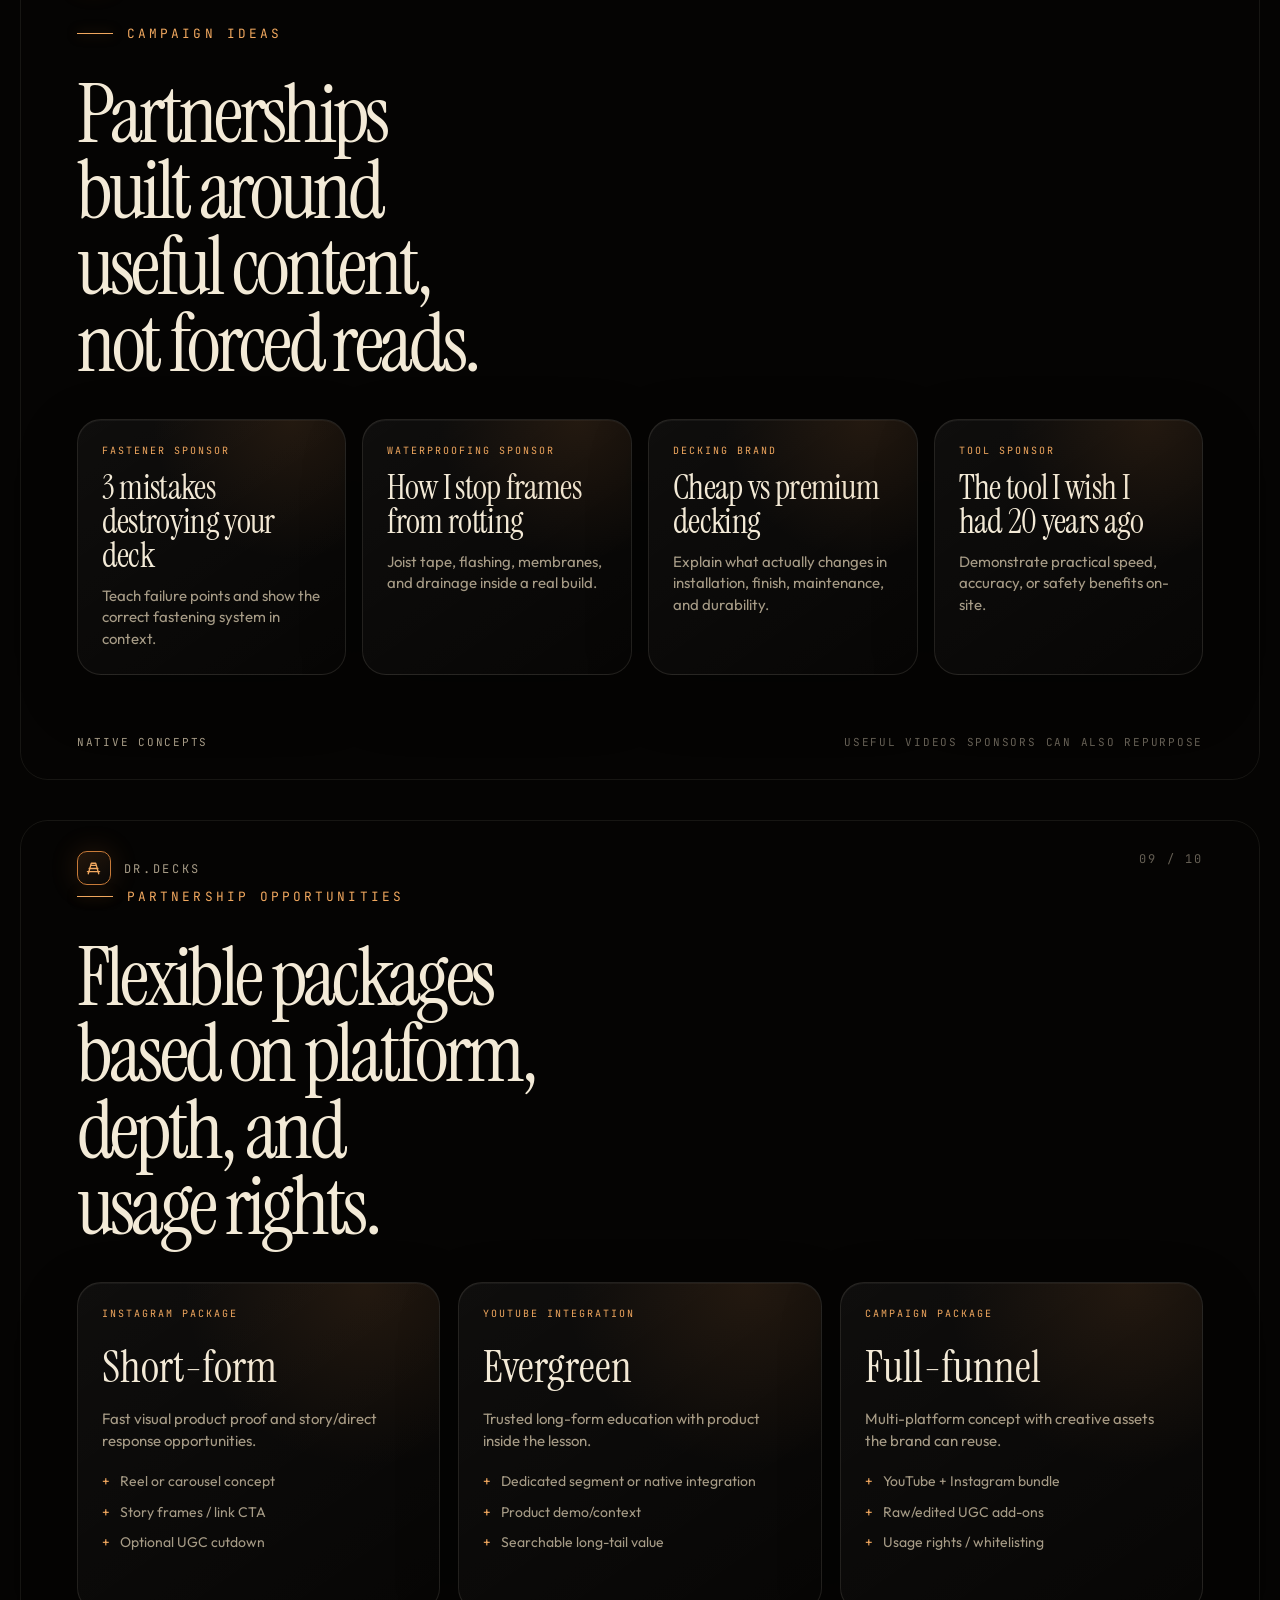
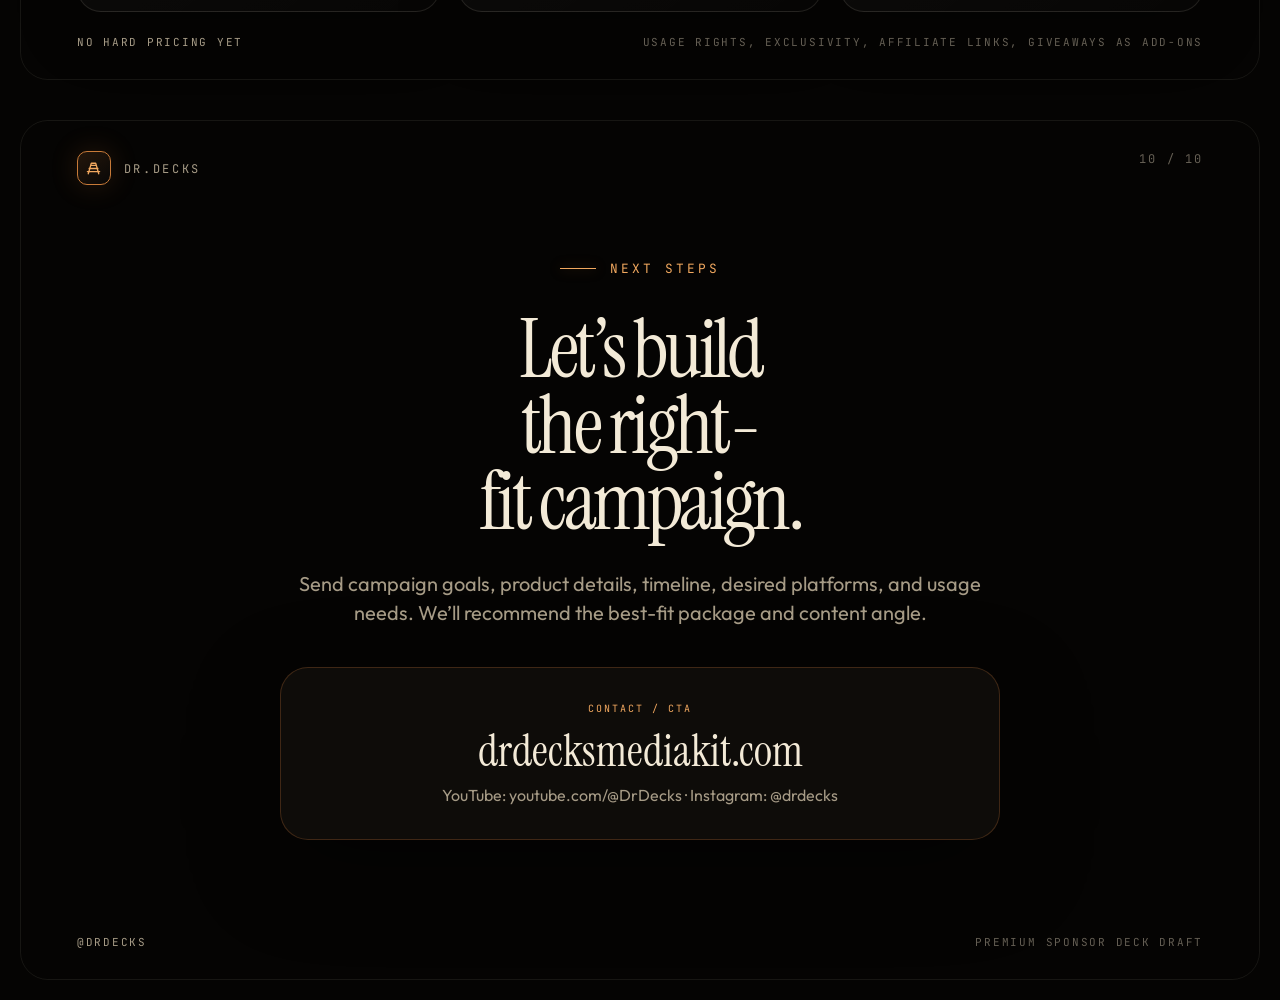
==== commit 1dea7bcc: "Add real tool review comments to slide 7" ====
--- a/drdecks-media-kit/index.html
+++ b/drdecks-media-kit/index.html
@@ -38,7 +38,7 @@
 /* deck components */
 .slide-no{position:absolute;right:clamp(42px,6vw,86px);top:clamp(34px,4vw,58px);z-index:4;font-family:var(--font-mono);font-size:12px;letter-spacing:.18em;color:var(--dim)}
 .grid-2{display:grid;grid-template-columns:.9fr 1.1fr;gap:50px;align-items:center}.slide.full .inner.grid-2{display:grid;grid-template-columns:.9fr 1.1fr;gap:50px;align-items:center}.grid-3{display:grid;grid-template-columns:repeat(3,1fr);gap:18px}.grid-4{display:grid;grid-template-columns:repeat(4,1fr);gap:16px}.stack{display:grid;gap:16px}.card{border:1px solid rgba(243,234,215,.11);border-radius:24px;background:linear-gradient(145deg,rgba(255,255,255,.045),rgba(255,255,255,.012));box-shadow:0 20px 60px rgba(0,0,0,.30),inset 0 1px 0 rgba(255,255,255,.045);padding:24px;position:relative;overflow:hidden}.card:before{content:"";position:absolute;inset:0;background:radial-gradient(circle at 80% 0%,rgba(199,122,56,.12),transparent 42%);pointer-events:none}.eyebrow{font-family:var(--font-mono);font-size:10px;letter-spacing:.20em;text-transform:uppercase;color:var(--cedar2);margin-bottom:14px}.card h3{font-family:var(--font-display);font-weight:400;font-size:34px;line-height:1;color:var(--paper);letter-spacing:-.02em}.card p,.card li{font-size:15px;line-height:1.45;color:var(--muted)}.card p{margin-top:12px}.big-num{font-family:var(--font-display);font-size:64px;line-height:.9;color:var(--paper);letter-spacing:-.04em}.big-num span{color:var(--cedar2);font-style:italic}.fine{font-family:var(--font-mono);font-size:10px;letter-spacing:.15em;text-transform:uppercase;color:var(--dim);margin-top:12px}.bullets{list-style:none;display:grid;gap:12px;margin-top:24px}.bullets li{padding-left:26px;position:relative;color:var(--muted);font-size:18px;line-height:1.36}.bullets li:before{content:"";position:absolute;left:0;top:.55em;width:8px;height:8px;border-radius:50%;background:var(--cedar2);box-shadow:0 0 16px rgba(199,122,56,.45)}
-.photo-ph{min-height:420px;border:1px dashed rgba(243,234,215,.20);border-radius:26px;background:linear-gradient(145deg,rgba(199,122,56,.08),rgba(102,198,216,.045)),radial-gradient(circle at 50% 38%,rgba(255,255,255,.06),transparent 34%);display:flex;align-items:center;justify-content:center;text-align:center;color:var(--muted);font-family:var(--font-mono);font-size:12px;letter-spacing:.18em;text-transform:uppercase;position:relative;overflow:hidden}.photo-ph:before{content:"";position:absolute;inset:26px;border:1px solid rgba(102,198,216,.16);border-radius:20px}.photo-ph b{display:block;color:var(--paper);font-family:var(--font-display);font-size:36px;font-weight:400;letter-spacing:-.02em;text-transform:none;margin-bottom:10px}section[data-title="Why Dr.Decks"] h2{font-size:clamp(42px,4.6vw,66px)}section[data-title="Why Dr.Decks"] .lead-copy{font-size:16px;line-height:1.34;margin-top:18px}section[data-title="Why Dr.Decks"] .bullets{gap:8px;margin-top:16px}section[data-title="Why Dr.Decks"] .bullets li{font-size:15px;line-height:1.25}.photo-real{min-height:360px;height:48vh;max-height:430px;border-style:solid;border-color:rgba(243,234,215,.14);box-shadow:0 26px 86px rgba(0,0,0,.42),inset 0 1px 0 rgba(255,255,255,.08);background:#080706;align-items:stretch;justify-content:stretch;text-align:left;animation:cardIn 1s var(--ease) .34s forwards}.photo-real:before{inset:18px;border-color:rgba(255,255,255,.18);z-index:2}.photo-real:after{content:"";position:absolute;inset:0;background:linear-gradient(180deg,rgba(5,4,3,0) 44%,rgba(5,4,3,.72) 100%),radial-gradient(circle at 72% 24%,rgba(102,198,216,.13),transparent 34%);z-index:1;pointer-events:none}.photo-real img{position:absolute;inset:0;width:100%;height:100%;object-fit:cover;object-position:center;filter:saturate(1.04) contrast(1.04)}.photo-caption{position:absolute;left:28px;right:28px;bottom:24px;z-index:3;display:flex;justify-content:space-between;gap:18px;align-items:flex-end;color:var(--paper);text-transform:none;letter-spacing:0;font-family:var(--font-body)}.photo-caption b{font-size:30px;margin:0;text-shadow:0 8px 28px rgba(0,0,0,.55)}.photo-caption span{font-family:var(--font-mono);font-size:10px;letter-spacing:.18em;text-transform:uppercase;color:#d9ccb6;text-align:right;max-width:180px}.photo-ph.small{min-height:185px;border-radius:20px}.photo-ph.thumbnail{min-height:155px;align-items:flex-end;justify-content:flex-start;text-align:left;padding:18px}.photo-ph.comment{min-height:150px;display:block;text-align:left;padding:22px;text-transform:none;letter-spacing:0;font-family:var(--font-body)}
+.photo-ph{min-height:420px;border:1px dashed rgba(243,234,215,.20);border-radius:26px;background:linear-gradient(145deg,rgba(199,122,56,.08),rgba(102,198,216,.045)),radial-gradient(circle at 50% 38%,rgba(255,255,255,.06),transparent 34%);display:flex;align-items:center;justify-content:center;text-align:center;color:var(--muted);font-family:var(--font-mono);font-size:12px;letter-spacing:.18em;text-transform:uppercase;position:relative;overflow:hidden}.photo-ph:before{content:"";position:absolute;inset:26px;border:1px solid rgba(102,198,216,.16);border-radius:20px}.photo-ph b{display:block;color:var(--paper);font-family:var(--font-display);font-size:36px;font-weight:400;letter-spacing:-.02em;text-transform:none;margin-bottom:10px}section[data-title="Why Dr.Decks"] h2{font-size:clamp(42px,4.6vw,66px)}section[data-title="Why Dr.Decks"] .lead-copy{font-size:16px;line-height:1.34;margin-top:18px}section[data-title="Why Dr.Decks"] .bullets{gap:8px;margin-top:16px}section[data-title="Why Dr.Decks"] .bullets li{font-size:15px;line-height:1.25}.photo-real{min-height:360px;height:48vh;max-height:430px;border-style:solid;border-color:rgba(243,234,215,.14);box-shadow:0 26px 86px rgba(0,0,0,.42),inset 0 1px 0 rgba(255,255,255,.08);background:#080706;align-items:stretch;justify-content:stretch;text-align:left;animation:cardIn 1s var(--ease) .34s forwards}.photo-real:before{inset:18px;border-color:rgba(255,255,255,.18);z-index:2}.photo-real:after{content:"";position:absolute;inset:0;background:linear-gradient(180deg,rgba(5,4,3,0) 44%,rgba(5,4,3,.72) 100%),radial-gradient(circle at 72% 24%,rgba(102,198,216,.13),transparent 34%);z-index:1;pointer-events:none}.photo-real img{position:absolute;inset:0;width:100%;height:100%;object-fit:cover;object-position:center;filter:saturate(1.04) contrast(1.04)}.photo-caption{position:absolute;left:28px;right:28px;bottom:24px;z-index:3;display:flex;justify-content:space-between;gap:18px;align-items:flex-end;color:var(--paper);text-transform:none;letter-spacing:0;font-family:var(--font-body)}.photo-caption b{font-size:30px;margin:0;text-shadow:0 8px 28px rgba(0,0,0,.55)}.photo-caption span{font-family:var(--font-mono);font-size:10px;letter-spacing:.18em;text-transform:uppercase;color:#d9ccb6;text-align:right;max-width:180px}.photo-ph.small{min-height:185px;border-radius:20px}.photo-ph.thumbnail{min-height:155px;align-items:flex-end;justify-content:flex-start;text-align:left;padding:18px}.photo-ph.comment{min-height:150px;display:block;text-align:left;padding:22px;text-transform:none;letter-spacing:0;font-family:var(--font-body)}.comment-quote .eyebrow{margin-bottom:10px}.comment-quote p{position:relative;z-index:2;color:var(--paper);font-family:var(--font-display);font-size:clamp(20px,1.75vw,28px);line-height:1.08;letter-spacing:-.015em}.comment-quote cite{position:relative;z-index:2;display:block;margin-top:12px;color:var(--muted);font-family:var(--font-mono);font-size:10px;line-height:1.35;letter-spacing:.12em;text-transform:uppercase;font-style:normal}.comment-quote .source{color:var(--cedar2)}
 .audience-card{min-height:230px}.aud-icon{width:50px;height:50px;border-radius:16px;border:1px solid var(--line2);display:grid;place-items:center;margin-bottom:22px;background:rgba(199,122,56,.10);font-family:var(--font-display);font-size:30px;color:var(--cedar2)}
 .category-grid{display:grid;grid-template-columns:repeat(4,1fr);gap:14px;margin-top:36px}.cat{border:1px solid rgba(243,234,215,.10);border-radius:18px;padding:18px 16px;min-height:104px;background:rgba(18,16,13,.62)}.cat b{display:block;font-size:16px;color:var(--paper);font-weight:500;margin-bottom:7px}.cat span{font-size:13px;color:var(--muted);line-height:1.32}
 .timeline{position:relative;display:grid;gap:18px;margin-top:22px}.timeline:before{content:"";position:absolute;left:22px;top:10px;bottom:10px;width:1px;background:linear-gradient(var(--cedar2),rgba(102,198,216,.45))}.step{position:relative;padding-left:60px}.step:before{content:"";position:absolute;left:13px;top:4px;width:18px;height:18px;border-radius:50%;background:var(--panel);border:1px solid var(--cedar2);box-shadow:0 0 18px rgba(199,122,56,.28)}.step b{display:block;color:var(--paper);font-weight:500;margin-bottom:5px}.step span{color:var(--muted);font-size:15px;line-height:1.4}
@@ -116,7 +116,7 @@
 
 <section class="slide full wide" data-title="Trust Signals">
   <div class="brand-mark"><div class="mark"><svg viewBox="0 0 48 48" fill="none" stroke="currentColor" stroke-width="3" stroke-linecap="round" stroke-linejoin="round"><path d="M10 31h28"/><path d="M14 24h20"/><path d="M18 17h12"/><path d="M12 36l7-24h10l7 24"/></svg></div><span>Dr.Decks</span></div><div class="slide-no">07 / 10</div>
-  <div class="inner grid-2"><div><div class="kicker">Trust Signals</div><h2>Viewers don’t just watch — they ask what we use.</h2><p class="lead-copy">For Dr.Decks, comment proof can be more persuasive than generic engagement rates. The right screenshots show product demand, buying questions, and trust in Jason’s method.</p><ul class="bullets"><li>Questions about tools, materials, and where to buy.</li><li>Comments validating the method or asking for recommendations.</li><li>Real audience language sponsors can believe.</li></ul></div><div class="stack"><div class="photo-ph comment"><div class="eyebrow">Comment Screenshot Placeholder</div><p>“What product are you using here?” / “Where can I buy that?” / “This is exactly the issue on my deck.”</p></div><div class="photo-ph comment"><div class="eyebrow">Comment Screenshot Placeholder</div><p>Use real YouTube or Instagram comments that show trust, purchase intent, or product curiosity.</p></div><div class="photo-ph comment"><div class="eyebrow">Comment Screenshot Placeholder</div><p>Replace with cropped screenshots once assets are collected.</p></div></div></div>
+  <div class="inner grid-2"><div><div class="kicker">Trust Signals</div><h2>Real tool viewers turn comments into buying signals.</h2><p class="lead-copy">Pulled from Dr.Decks tool-review videos, these comments show the useful sponsor signals: purchase intent, product questions, and trust in Jason’s non-scripted testing.</p><ul class="bullets"><li>Viewers compare brands and ask detailed feature questions.</li><li>Tool reviews trigger “just ordered it” moments.</li><li>Honest retesting builds credibility sponsors can borrow.</li></ul></div><div class="stack"><div class="photo-ph comment comment-quote"><div class="eyebrow">Purchase Intent</div><p>“I’m all over yt watching videos on this. Just ordered it.”</p><cite>@krapeevids6992 · <span class="source">DeWalt 18” Band File review</span></cite></div><div class="photo-ph comment comment-quote"><div class="eyebrow">Product Question</div><p>“Any variable speed on this particular band file, or no?”</p><cite>@MSN-CRTCL · <span class="source">DeWalt 18” Band File review</span></cite></div><div class="photo-ph comment comment-quote"><div class="eyebrow">Trust Signal</div><p>“Always dig that you guys aren’t locked into a single platform.”</p><cite>@AaronPickering · <span class="source">Flex Impact Driver retest</span></cite></div></div></div>
   <div class="footer"><span>Social proof</span><span>Questions, recommendations, product demand</span></div>
 </section>
 
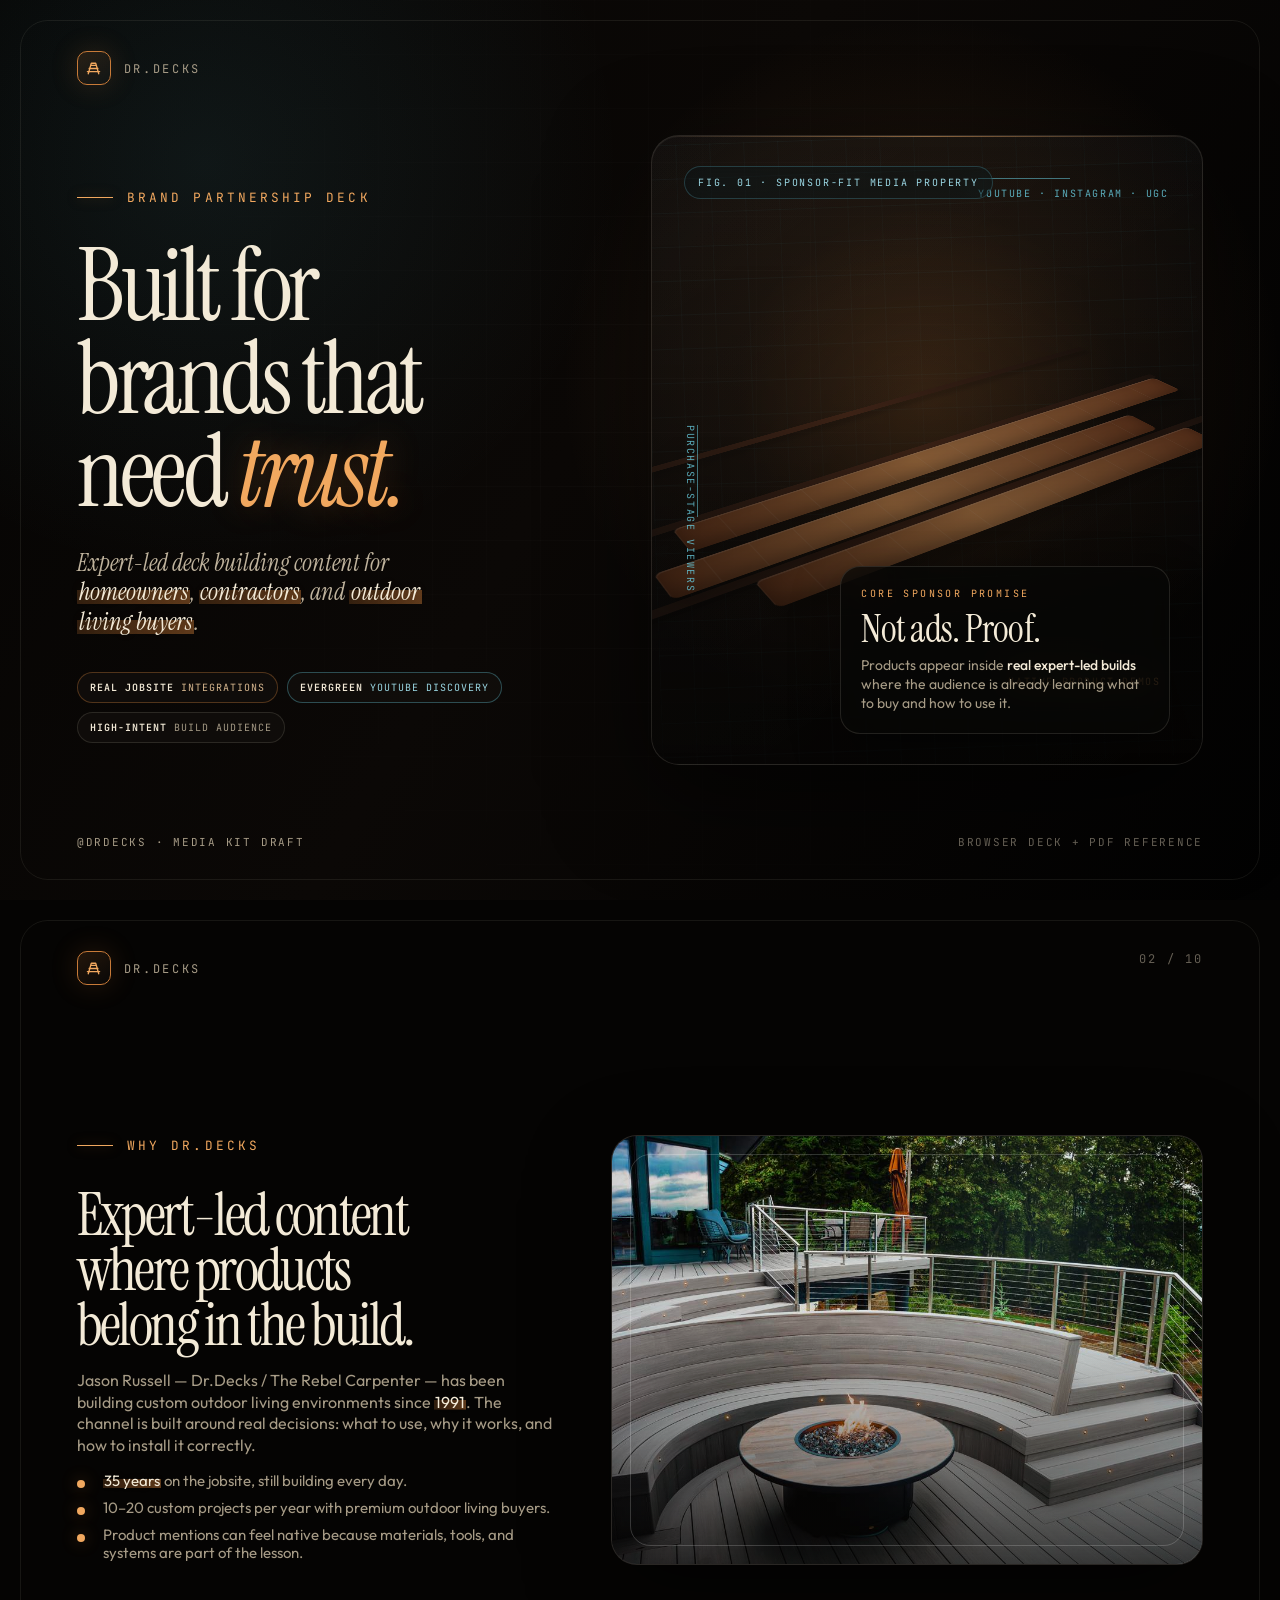
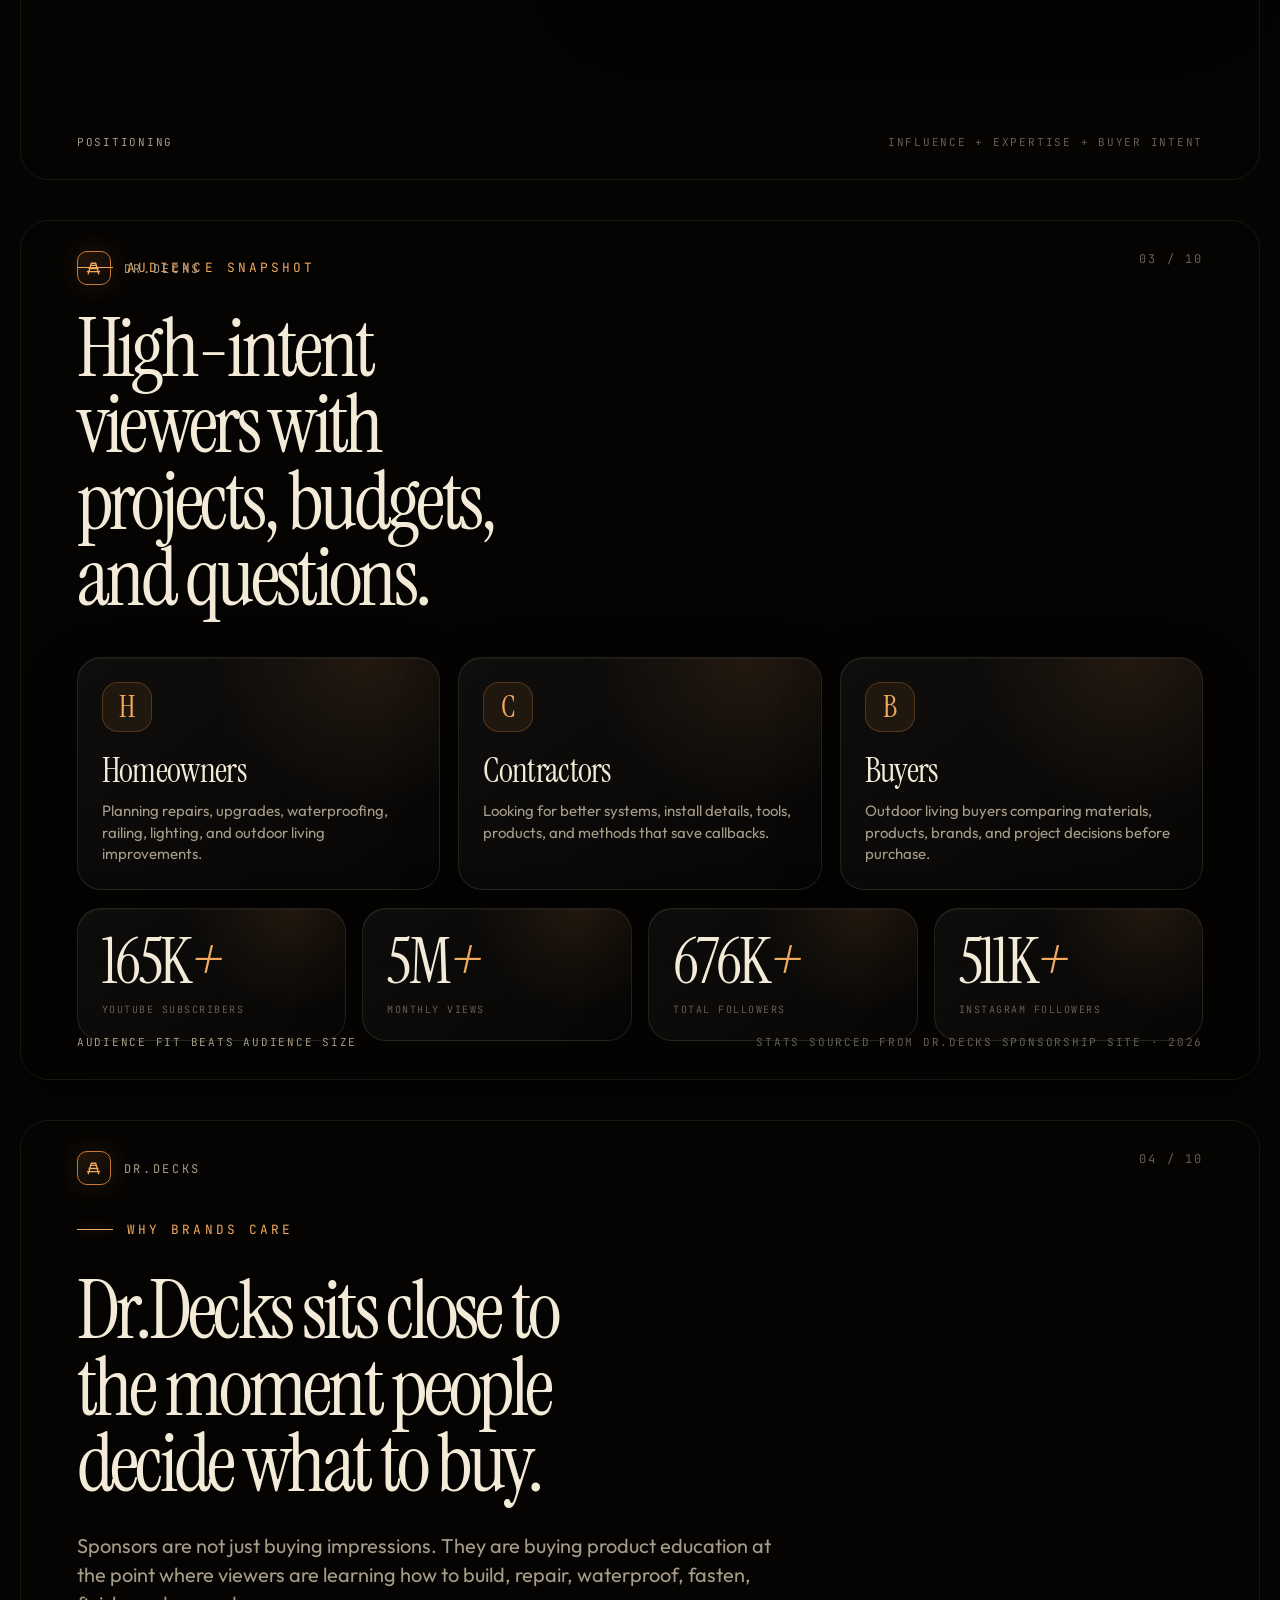
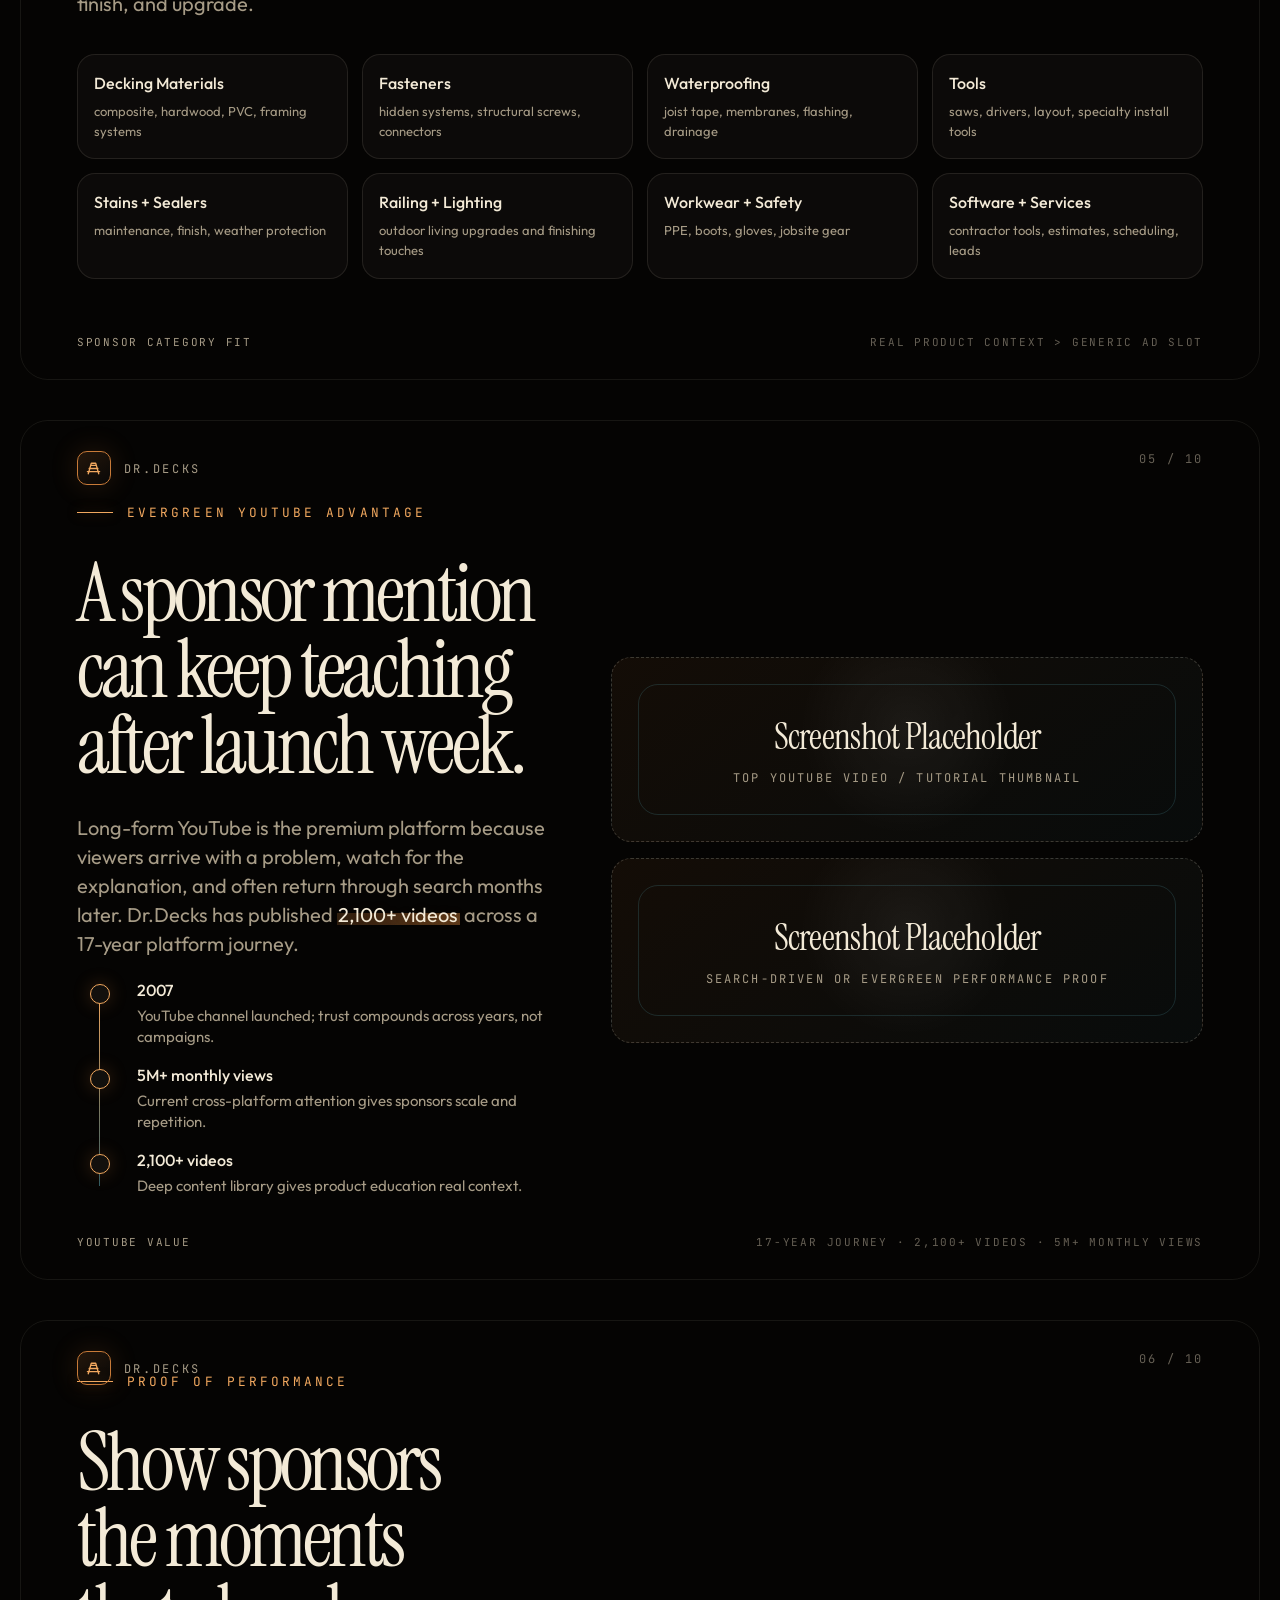
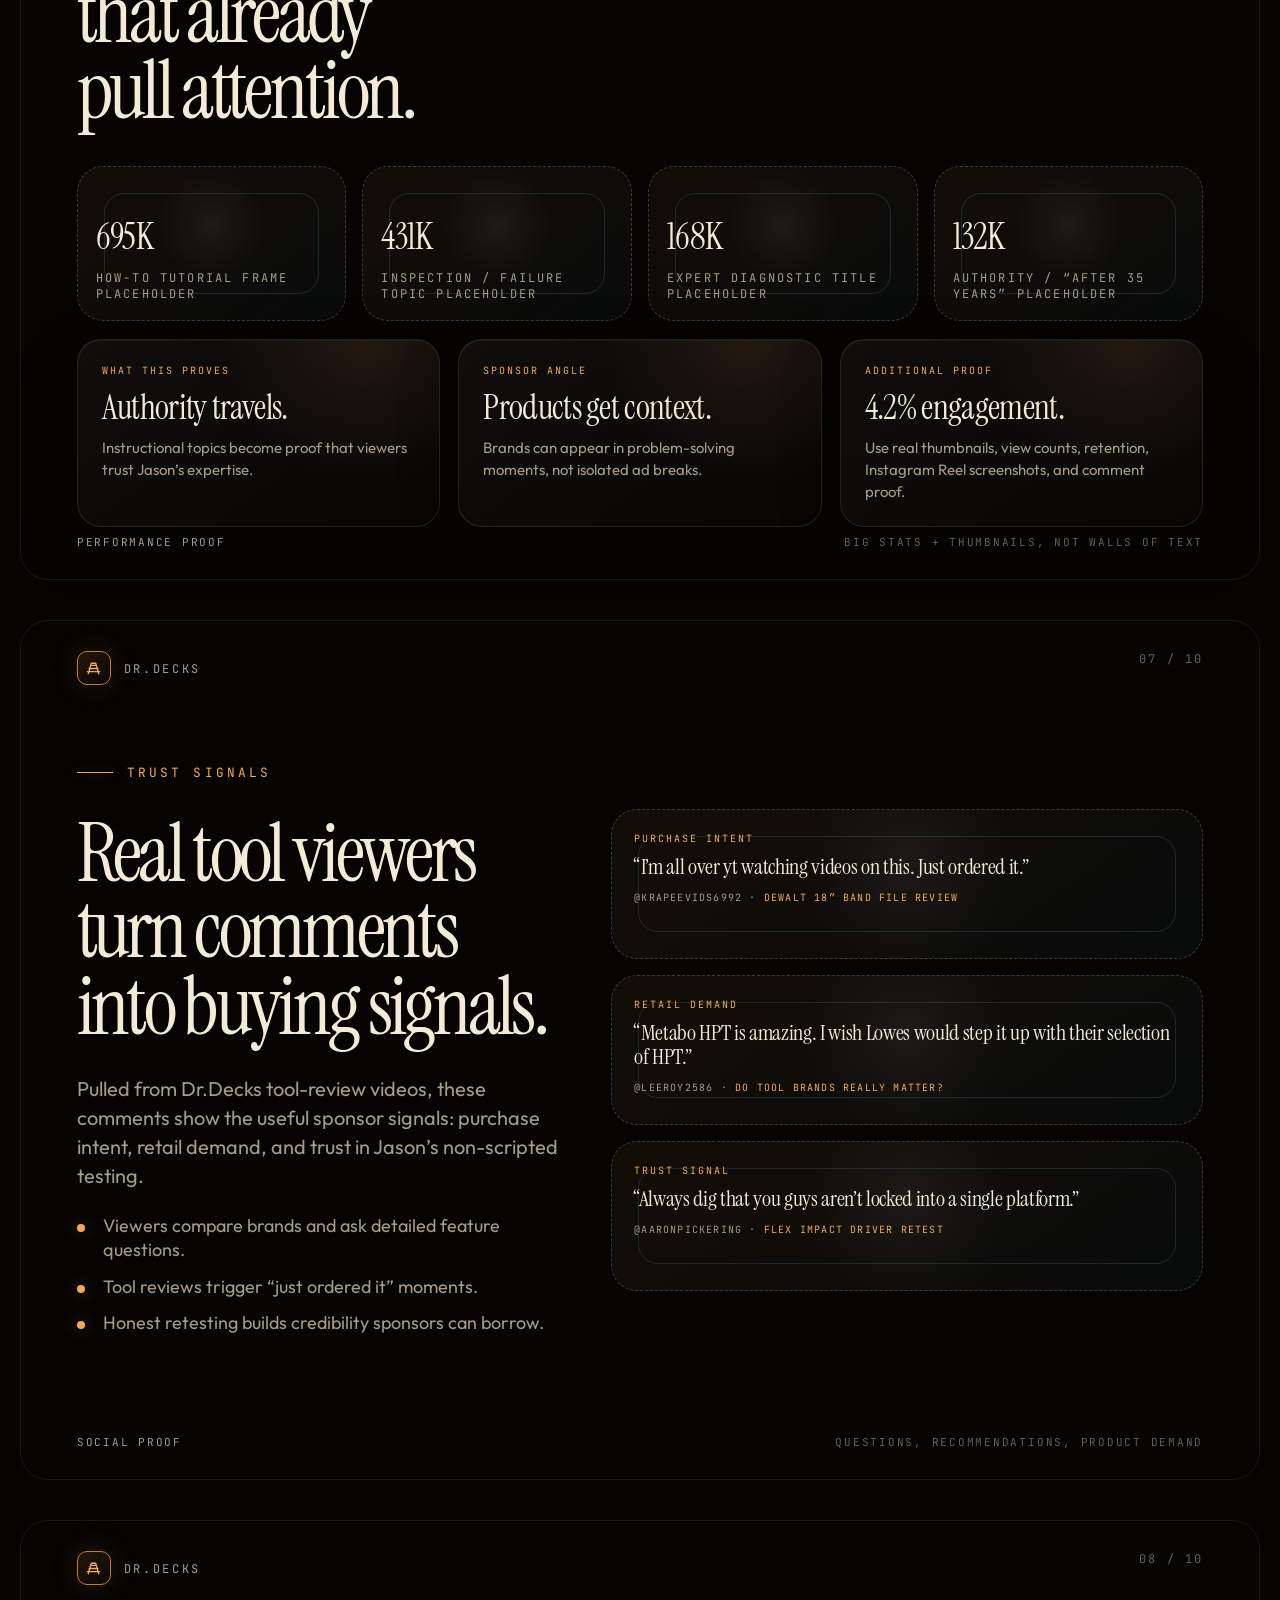
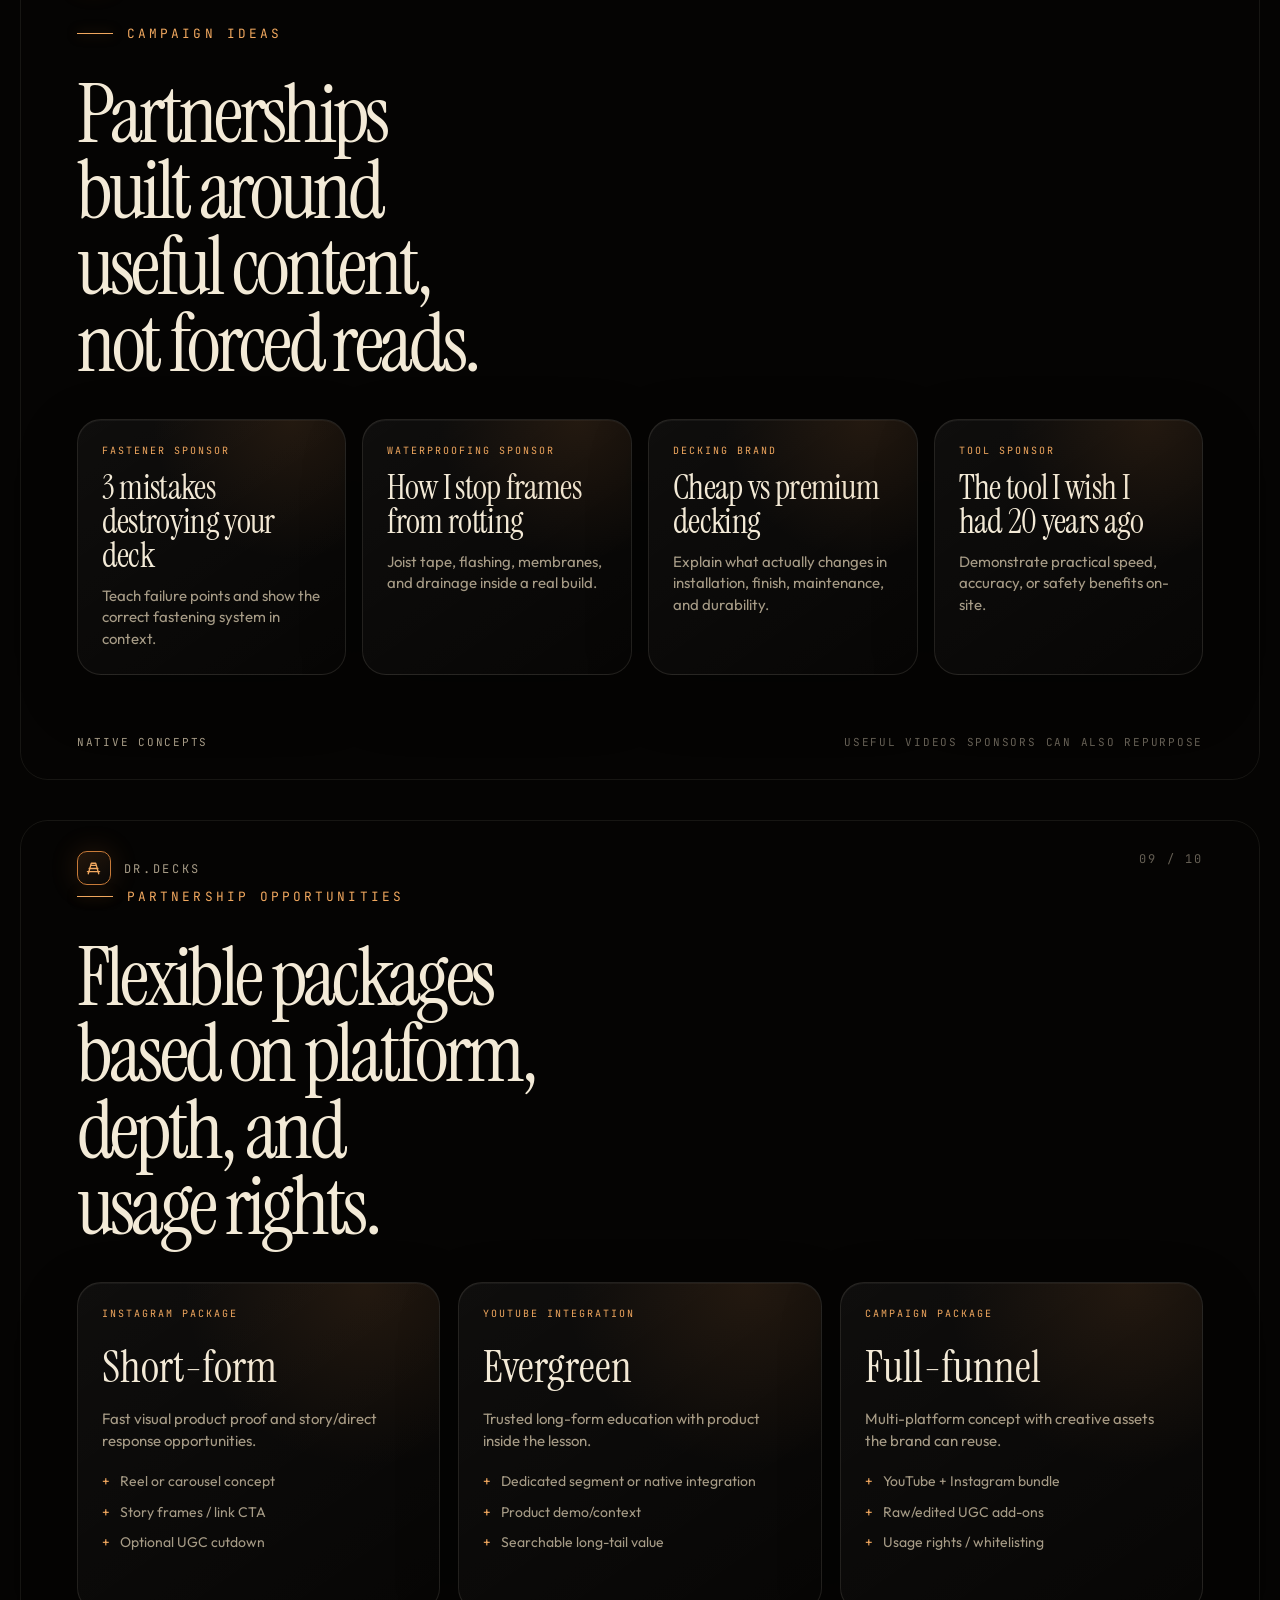
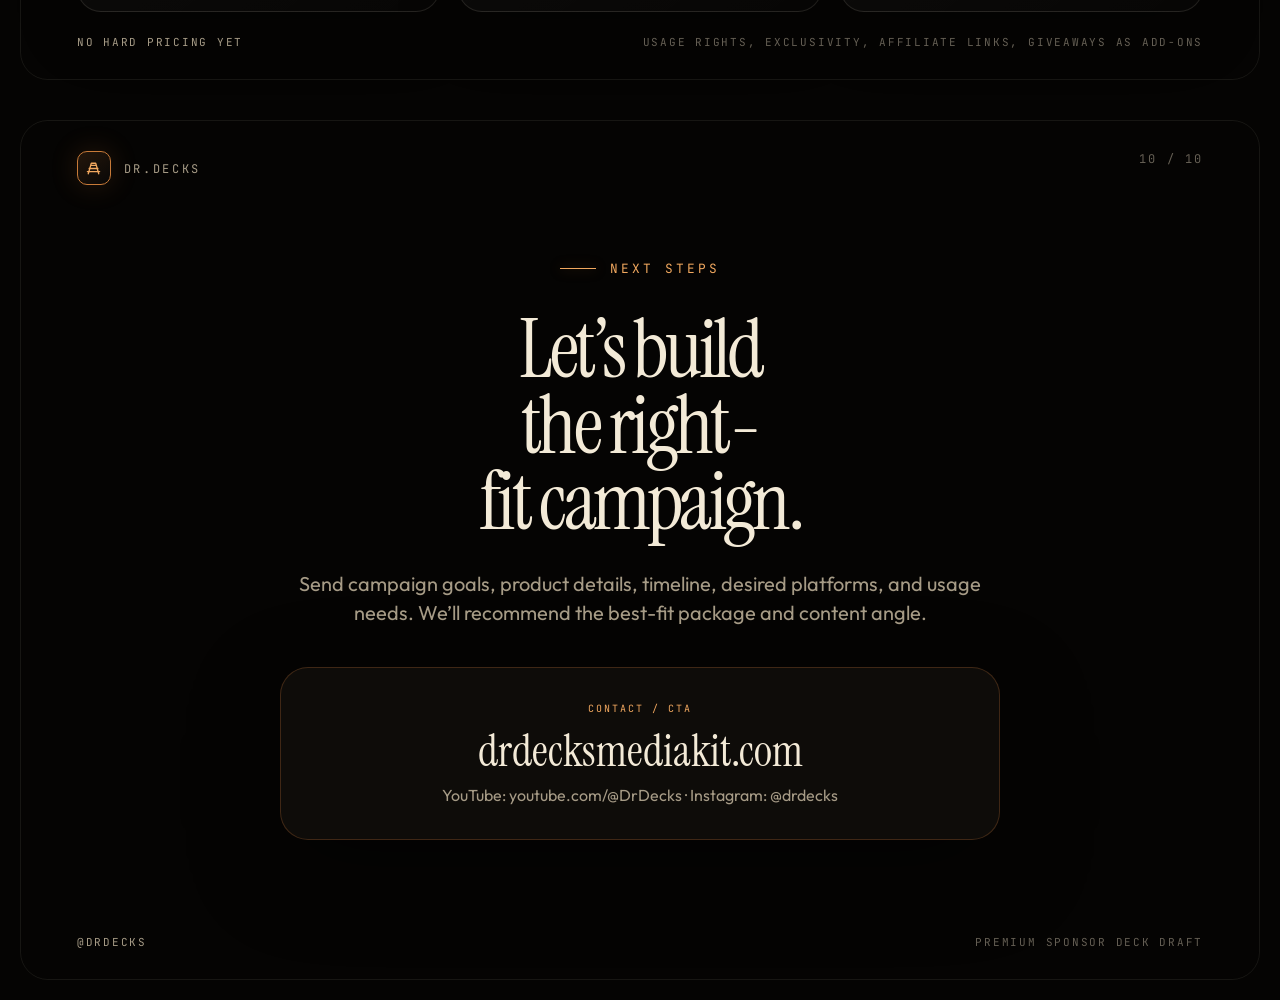
==== commit 29b492ce: "Swap slide 7 second comment for video variety" ====
--- a/drdecks-media-kit/index.html
+++ b/drdecks-media-kit/index.html
@@ -116,7 +116,7 @@
 
 <section class="slide full wide" data-title="Trust Signals">
   <div class="brand-mark"><div class="mark"><svg viewBox="0 0 48 48" fill="none" stroke="currentColor" stroke-width="3" stroke-linecap="round" stroke-linejoin="round"><path d="M10 31h28"/><path d="M14 24h20"/><path d="M18 17h12"/><path d="M12 36l7-24h10l7 24"/></svg></div><span>Dr.Decks</span></div><div class="slide-no">07 / 10</div>
-  <div class="inner grid-2"><div><div class="kicker">Trust Signals</div><h2>Real tool viewers turn comments into buying signals.</h2><p class="lead-copy">Pulled from Dr.Decks tool-review videos, these comments show the useful sponsor signals: purchase intent, product questions, and trust in Jason’s non-scripted testing.</p><ul class="bullets"><li>Viewers compare brands and ask detailed feature questions.</li><li>Tool reviews trigger “just ordered it” moments.</li><li>Honest retesting builds credibility sponsors can borrow.</li></ul></div><div class="stack"><div class="photo-ph comment comment-quote"><div class="eyebrow">Purchase Intent</div><p>“I’m all over yt watching videos on this. Just ordered it.”</p><cite>@krapeevids6992 · <span class="source">DeWalt 18” Band File review</span></cite></div><div class="photo-ph comment comment-quote"><div class="eyebrow">Product Question</div><p>“Any variable speed on this particular band file, or no?”</p><cite>@MSN-CRTCL · <span class="source">DeWalt 18” Band File review</span></cite></div><div class="photo-ph comment comment-quote"><div class="eyebrow">Trust Signal</div><p>“Always dig that you guys aren’t locked into a single platform.”</p><cite>@AaronPickering · <span class="source">Flex Impact Driver retest</span></cite></div></div></div>
+  <div class="inner grid-2"><div><div class="kicker">Trust Signals</div><h2>Real tool viewers turn comments into buying signals.</h2><p class="lead-copy">Pulled from Dr.Decks tool-review videos, these comments show the useful sponsor signals: purchase intent, retail demand, and trust in Jason’s non-scripted testing.</p><ul class="bullets"><li>Viewers compare brands and ask detailed feature questions.</li><li>Tool reviews trigger “just ordered it” moments.</li><li>Honest retesting builds credibility sponsors can borrow.</li></ul></div><div class="stack"><div class="photo-ph comment comment-quote"><div class="eyebrow">Purchase Intent</div><p>“I’m all over yt watching videos on this. Just ordered it.”</p><cite>@krapeevids6992 · <span class="source">DeWalt 18” Band File review</span></cite></div><div class="photo-ph comment comment-quote"><div class="eyebrow">Retail Demand</div><p>“Metabo HPT is amazing. I wish Lowes would step it up with their selection of HPT.”</p><cite>@Leeroy2586 · <span class="source">Do Tool Brands Really Matter?</span></cite></div><div class="photo-ph comment comment-quote"><div class="eyebrow">Trust Signal</div><p>“Always dig that you guys aren’t locked into a single platform.”</p><cite>@AaronPickering · <span class="source">Flex Impact Driver retest</span></cite></div></div></div>
   <div class="footer"><span>Social proof</span><span>Questions, recommendations, product demand</span></div>
 </section>
 
